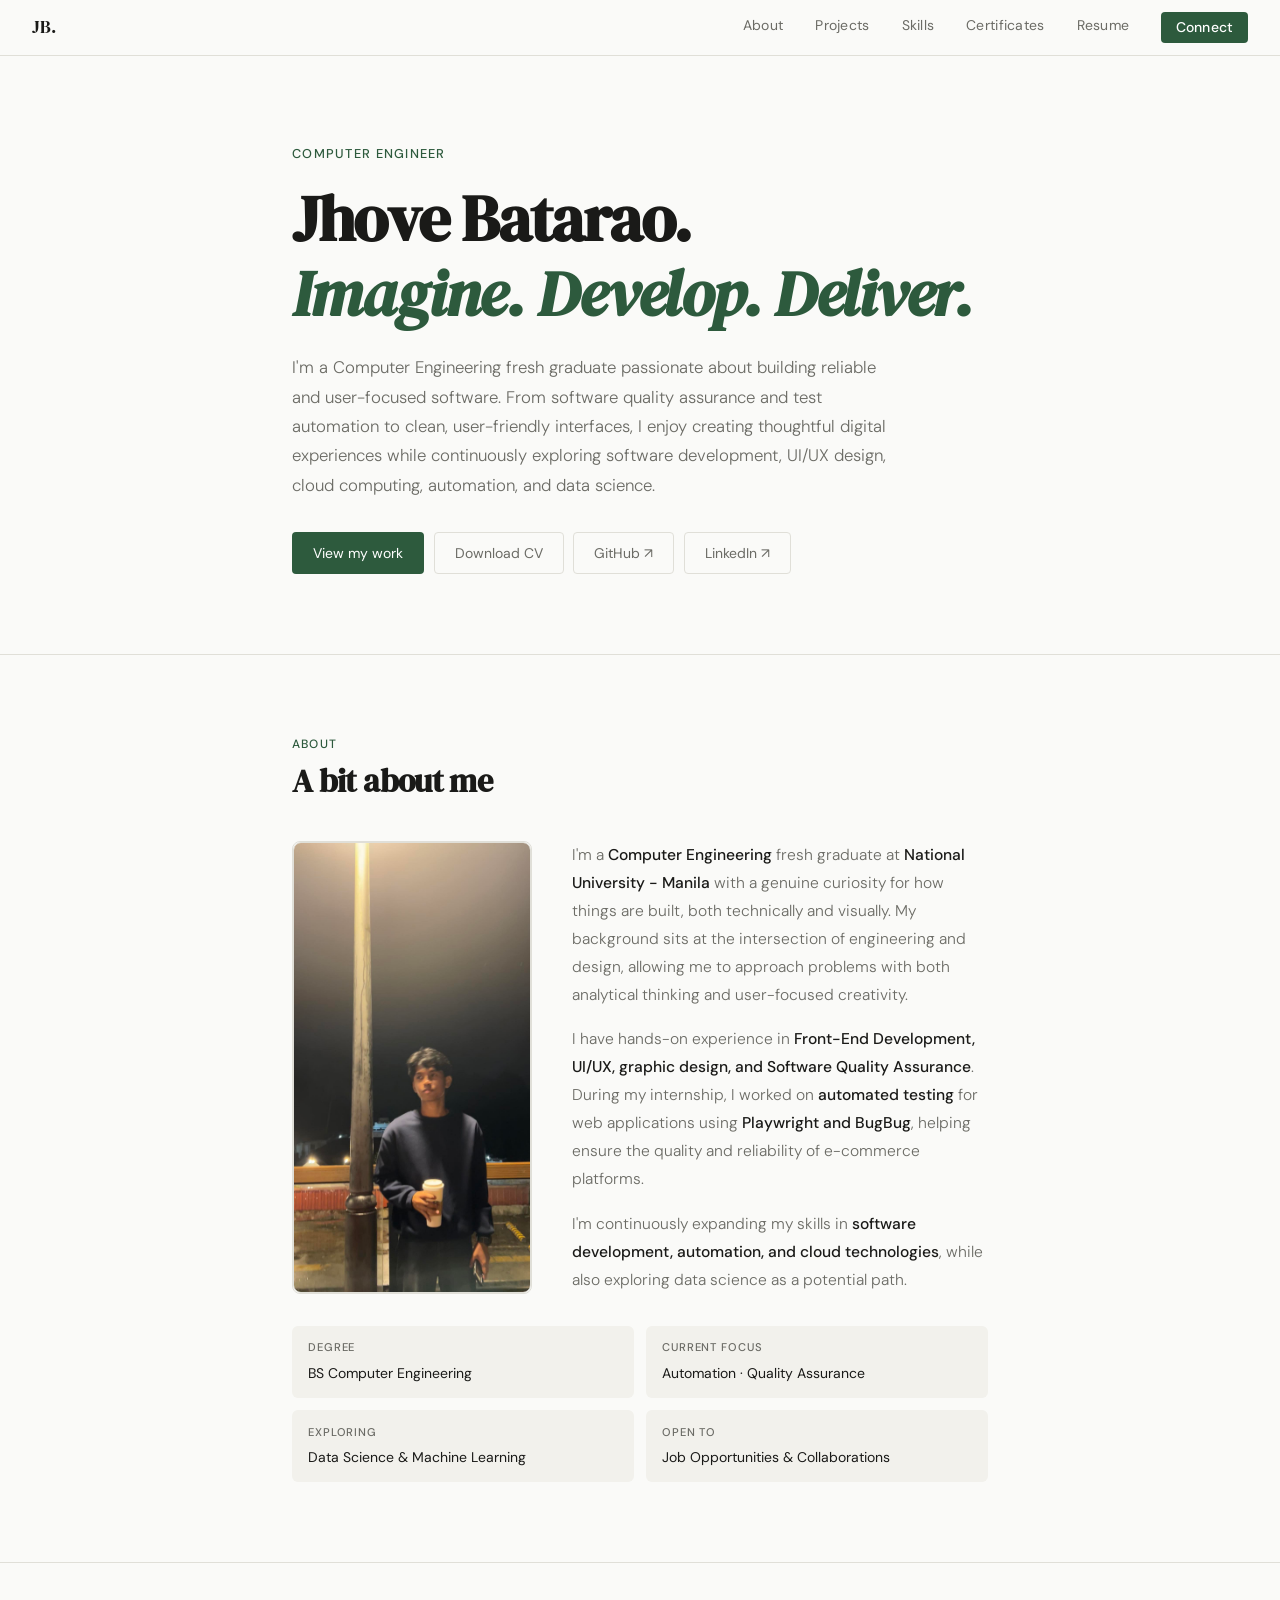
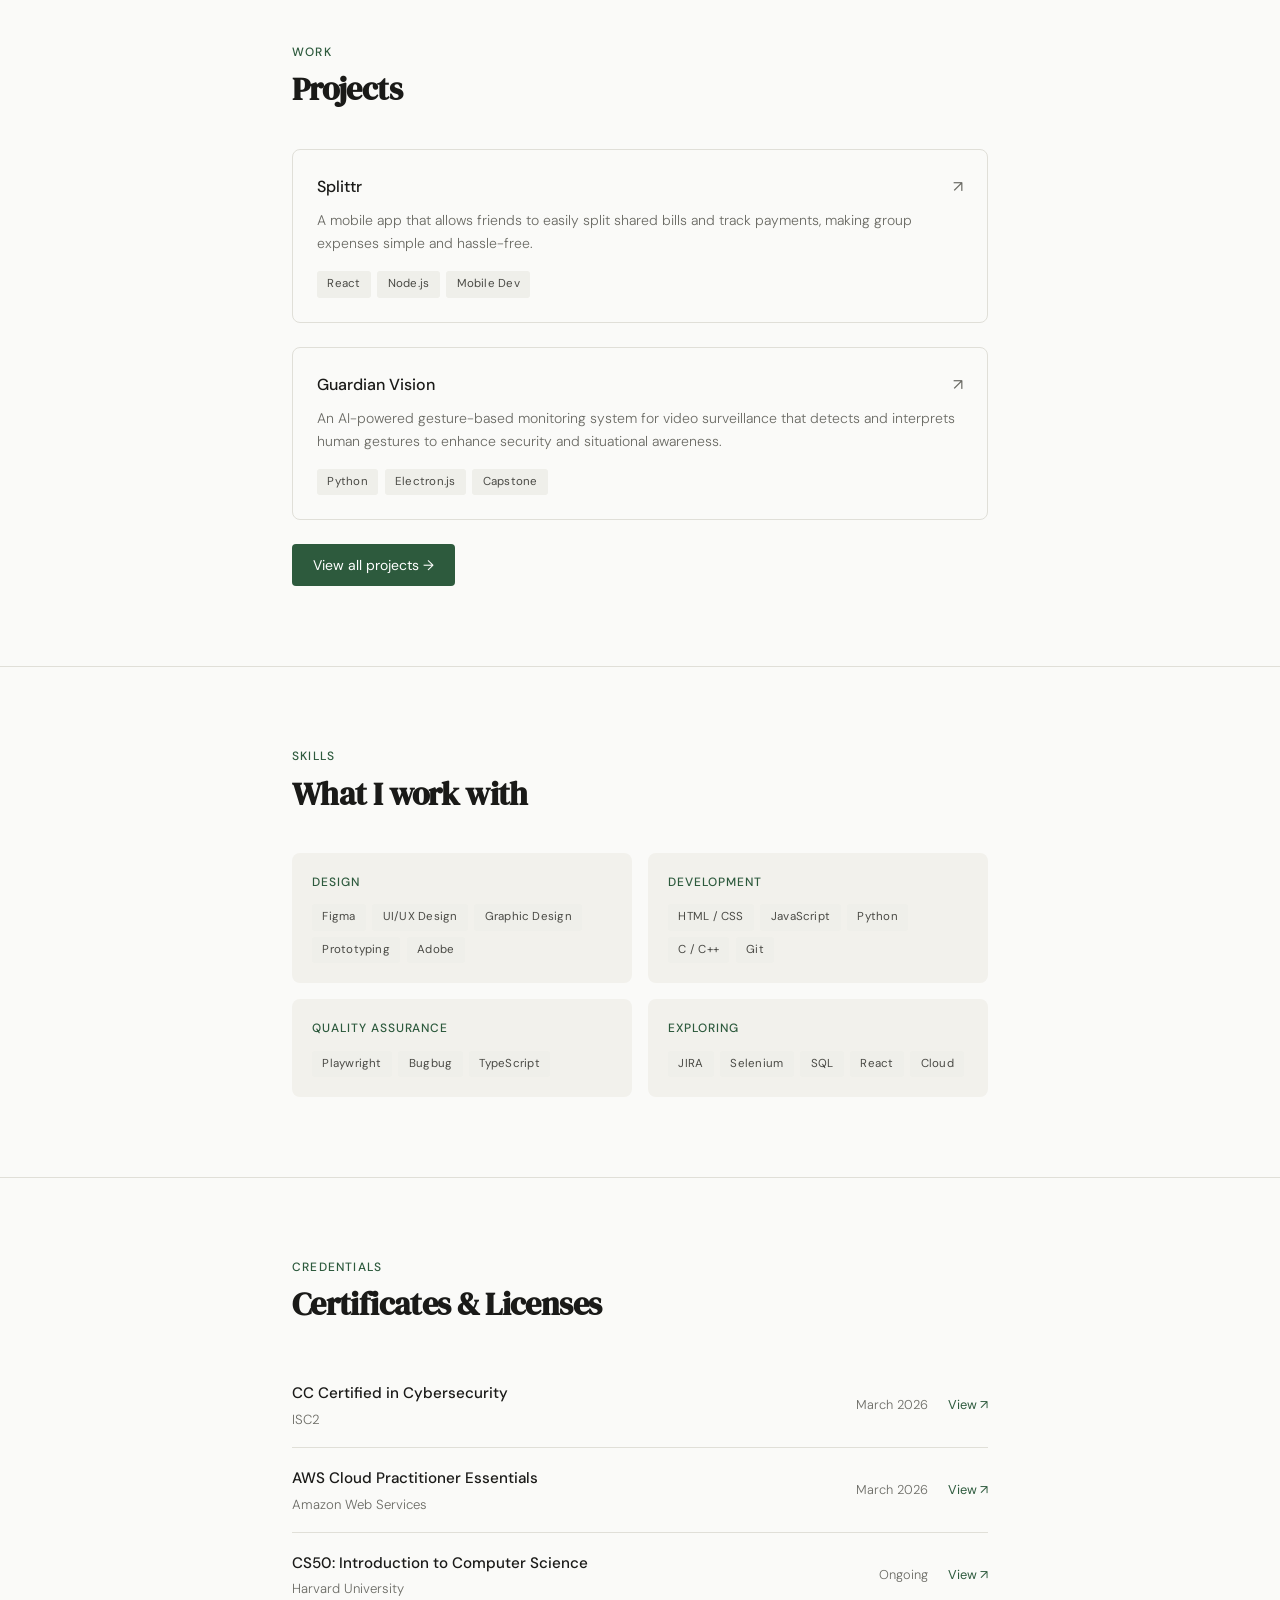
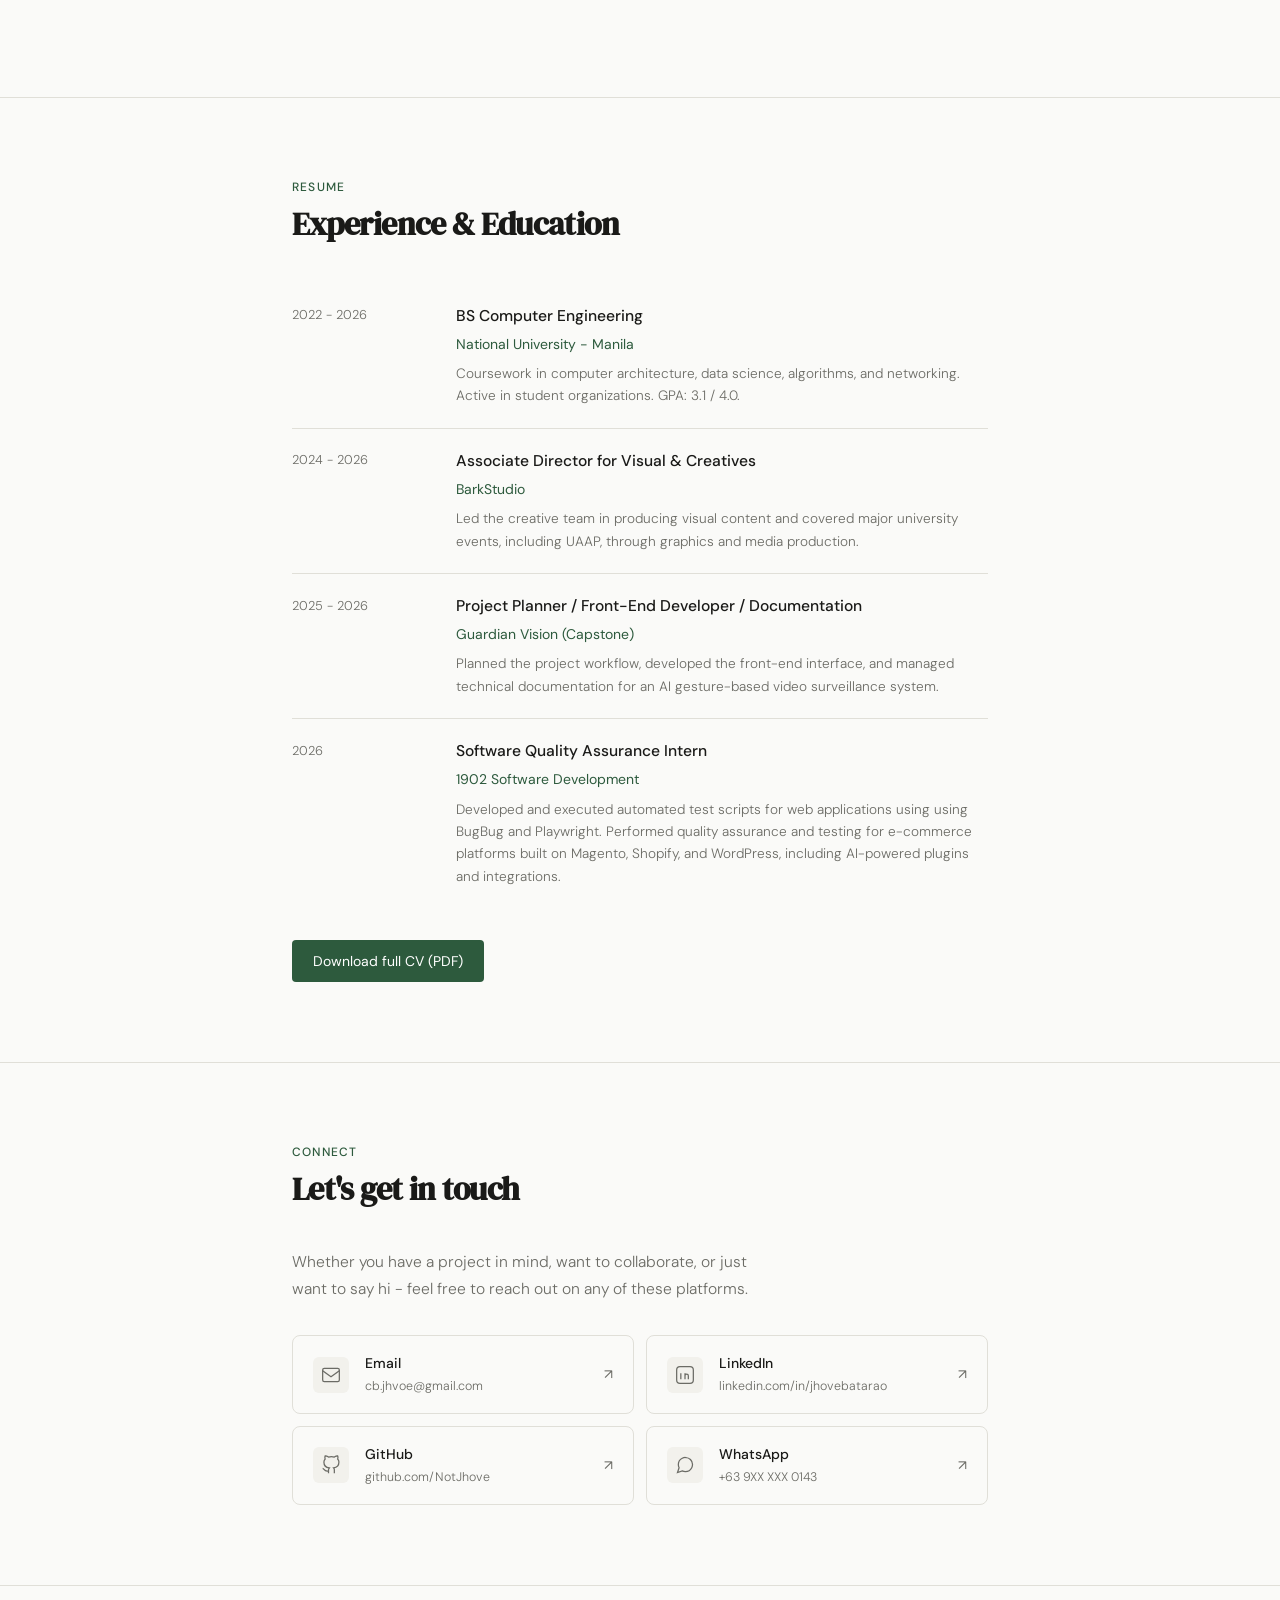
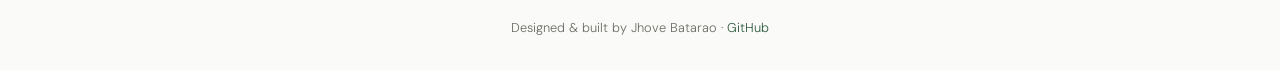
==== index.html @ 782e1b3d "Update header section" ====
<!DOCTYPE html>
<html lang="en">
<head>
  <meta charset="UTF-8" />
  <meta name="viewport" content="width=device-width, initial-scale=1.0" />
  <title>Jhove's Portfolio</title>
  <link rel="preconnect" href="https://fonts.googleapis.com" />
  <link rel="preconnect" href="https://fonts.gstatic.com" crossorigin />
  <link href="https://fonts.googleapis.com/css2?family=DM+Serif+Display:ital@0;1&family=DM+Sans:ital,opsz,wght@0,9..40,300;0,9..40,400;0,9..40,500;1,9..40,300&display=swap" rel="stylesheet" />
  <link rel="stylesheet" href="style.css" />
</head>
<body>

  <!-- NAV -->
  <nav>
    <a href="#hero" class="nav-logo">JB.</a>
    <button class="nav-hamburger" aria-label="Toggle menu" aria-expanded="false">
      <span></span><span></span><span></span>
    </button>
    <ul class="nav-links">
      <li><a href="#about">About</a></li>
      <li><a href="#projects">Projects</a></li>
      <li><a href="#skills">Skills</a></li>
      <li><a href="#certificates">Certificates</a></li>
      <li><a href="#resume">Resume</a></li>
      <li><a href="#connect" class="nav-connect-btn">Connect</a></li>
    </ul>
  </nav>

  <!-- HERO -->
  <section id="hero">
    <div class="container">
      <p class="hero-eyebrow">Computer Engineer</p>
      <h1 class="hero-name">Jhove Batarao.</h1>
      <p class="hero-tagline"><strong><em>Imagine. Develop. Deliver.</strong></em></p>
      <p class="hero-bio">
        I'm a Computer Engineering fresh graduate passionate about building reliable and user-focused software. 
        From software quality assurance and test automation to clean, user-friendly interfaces, 
        I enjoy creating thoughtful digital experiences while continuously exploring software development, 
        UI/UX design, cloud computing, automation, and data science.
      </p>
      <div class="hero-links">
        <a href="#projects" class="btn btn-primary">View my work</a>
        <a href="#resume" class="btn btn-outline">Download CV</a>
        <a href="https://github.com/NotJhove" class="btn btn-outline" target="_blank">GitHub ↗︎</a>
        <a href="https://linkedin.com/in/jhovebatarao/" class="btn btn-outline" target="_blank">LinkedIn ↗︎</a>
      </div>
    </div>
  </section>

  <!-- ABOUT -->
  <section id="about">
    <div class="container">
      <p class="section-label">About</p>
      <h2 class="section-title">A bit about me</h2>
      <div class="about-grid">

        <!-- COL 1: PHOTO -->
        <div class="about-photo">
          <div class="about-photo-swap">
            <img class="photo-default" src="about-photo.jpg" alt="Jhove" />
            <img class="photo-hover" src="about-photo-fun.jpg" alt="JhoveBatman" />
          </div>
        </div>

        <!-- COL 2: BIO TEXT -->
        <div class="about-text">
          <p>
            I'm a <strong>Computer Engineering</strong> fresh graduate at 
            <strong>National University - Manila</strong> with a genuine curiosity for how
            things are built, both technically and visually. My background sits at the intersection
            of engineering and design, allowing me to approach problems with both analytical thinking and user-focused creativity.
          </p>
          <p>
            I have hands-on experience in <strong> Front-End Development, UI/UX, graphic design, and Software Quality Assurance</strong>. 
            During my internship, I worked on <strong>automated testing</strong> for web applications using <strong>Playwright and BugBug</strong>, 
            helping ensure the quality and reliability of e-commerce platforms. 
          </p>
          <p>
            I'm continuously expanding my skills in <strong>software development, automation, and cloud technologies</strong>, 
            while also exploring data science as a potential path.
          </p>
        </div>

        <!-- COL 3: FACTS -->
        <div class="about-facts">
          <div class="fact-item">
            <p class="fact-label">Degree</p>
            <p class="fact-value">BS Computer Engineering</p>
          </div>
          <div class="fact-item">
            <p class="fact-label">Current focus</p>
            <p class="fact-value">Automation · Quality Assurance </p>
          </div>
          <div class="fact-item">
            <p class="fact-label">Exploring</p>
            <p class="fact-value">Data Science & Machine Learning</p>
          </div>
          <div class="fact-item">
            <p class="fact-label">Open to</p>
            <p class="fact-value">Job Opportunities & Collaborations</p>
          </div>
        </div>

      </div>
    </div>
  </section>

  <!-- PROJECTS -->
  <section id="projects">
    <div class="container">
      <p class="section-label">Work</p>
      <h2 class="section-title">Projects</h2>
      <div class="projects-list">

        <!-- Project 1 -->
        <a href="projects.html" class="project-card">
          <div class="project-header">
            <span class="project-name">Splittr</span>
            <span class="project-arrow">↗︎</span>
          </div>
          <p class="project-desc">
            A mobile app that allows friends to easily split shared bills and track payments, 
            making group expenses simple and hassle-free.
          </p>
          <div class="tags">
            <span class="tag">React</span>
            <span class="tag">Node.js</span>
            <span class="tag">Mobile Dev</span>
          </div>
        </a>

        <!-- Project 2 -->
        <a href="projects.html" class="project-card">
          <div class="project-header">
            <span class="project-name">Guardian Vision</span>
            <span class="project-arrow">↗︎</span>
          </div>
          <p class="project-desc">
            An AI-powered gesture-based monitoring system for video surveillance that detects and interprets human gestures to
            enhance security and situational awareness.
          </p>
          <div class="tags">
            <span class="tag">Python</span>
            <span class="tag">Electron.js</span>
            <span class="tag">Capstone</span>
          </div>
        </a>

      </div>

      <div class="projects-cta">
        <a href="projects.html" class="btn btn-primary">View all projects →</a>
      </div>
    </div>
  </section>

  <!-- SKILLS -->
  <section id="skills">
    <div class="container">
      <p class="section-label">Skills</p>
      <h2 class="section-title">What I work with</h2>
      <div class="skills-grid">

        <div class="skill-group">
          <p class="skill-group-title">Design</p>
          <div class="skill-list">
            <span class="tag">Figma</span>
            <span class="tag">UI/UX Design</span>
            <span class="tag">Graphic Design</span>
            <span class="tag">Prototyping</span>
            <span class="tag">Adobe</span>
          </div>
        </div>

        <div class="skill-group">
          <p class="skill-group-title">Development</p>
          <div class="skill-list">
            <span class="tag">HTML / CSS</span>
            <span class="tag">JavaScript</span>
            <span class="tag">Python</span>
            <span class="tag">C / C++</span>
            <span class="tag">Git</span>
          </div>
        </div>

        <div class="skill-group">
          <p class="skill-group-title">Quality Assurance</p>
          <div class="skill-list">
            <span class="tag">Playwright</span>
            <span class="tag">Bugbug</span>
            <span class="tag">TypeScript</span>
          </div>
        </div>

        <div class="skill-group">
          <p class="skill-group-title">Exploring</p>
          <div class="skill-list">
            <span class="tag">JIRA</span>
            <span class="tag">Selenium</span>
            <span class="tag">SQL</span>
            <span class="tag">React</span>
            <span class="tag">Cloud</span>
          </div>
        </div>

      </div>
    </div>
  </section>

  <!-- CERTIFICATES -->
  <section id="certificates">
    <div class="container">
      <p class="section-label">Credentials</p>
      <h2 class="section-title">Certificates & Licenses</h2>
      <div class="cert-list">

        <div class="cert-item">
          <div class="cert-main">
            <p class="cert-name">CC Certified in Cybersecurity</p>
            <p class="cert-issuer">ISC2</p>
          </div>
          <div class="cert-meta">
            <span class="cert-date">March 2026</span>
            <a href="https://drive.google.com/file/d/1H94RnR9TB396NA6fpRh32vaFE-WVB2XX/view?usp=sharing" class="cert-link" target="_blank">View ↗︎</a>
          </div>
        </div>

        <div class="cert-item">
          <div class="cert-main">
            <p class="cert-name">AWS Cloud Practitioner Essentials</p>
            <p class="cert-issuer">Amazon Web Services</p>
          </div>
          <div class="cert-meta">
            <span class="cert-date">March 2026</span>
            <a href="https://drive.google.com/file/d/1cBIlEbo-9cktTecRt3PDpPgwtGgBk2BF/view?usp=sharing" class="cert-link" target="_blank">View ↗︎</a>
          </div>
        </div>

        <div class="cert-item">
          <div class="cert-main">
            <p class="cert-name">CS50: Introduction to Computer Science</p>
            <p class="cert-issuer">Harvard University</p>
          </div>
          <div class="cert-meta">
            <span class="cert-date">Ongoing</span>
            <a href="#" class="cert-link" target="_blank">View ↗︎</a>
          </div>
        </div>

      </div>
    </div>
  </section>

  <!-- RESUME -->
  <section id="resume">
    <div class="container">
      <p class="section-label">Resume</p>
      <h2 class="section-title">Experience & Education</h2>

      <div class="resume-block">

        <div class="resume-item">
          <p class="resume-date">2022 - 2026</p>
          <div>
            <p class="resume-role">BS Computer Engineering</p>
            <p class="resume-org">National University - Manila</p>
            <p class="resume-desc">
              Coursework in computer architecture, data science, algorithms, and networking.
              Active in student organizations. GPA: 3.1 / 4.0.
            </p>
          </div>
        </div>

        <div class="resume-item">
          <p class="resume-date">2024 - 2026</p>
          <div>
            <p class="resume-role">Associate Director for Visual & Creatives</p>
            <p class="resume-org">BarkStudio</p>
            <p class="resume-desc">
              Led the creative team in producing visual content and covered major 
              university events, including UAAP, through graphics and media production.
            </p>
          </div>
        </div>

        <div class="resume-item">
          <p class="resume-date">2025 - 2026</p>
          <div>
            <p class="resume-role">Project Planner / Front-End Developer / Documentation</p>
            <p class="resume-org">Guardian Vision (Capstone)</p>
            <p class="resume-desc">
              Planned the project workflow, developed the front-end interface, and 
              managed technical documentation for an AI gesture-based video surveillance system.
            </p>
          </div>
        </div>

        <div class="resume-block">

        <div class="resume-item">
          <p class="resume-date">2026</p>
          <div>
            <p class="resume-role">Software Quality Assurance Intern</p>
            <p class="resume-org">1902 Software Development</p>
            <p class="resume-desc">
              Developed and executed automated test scripts for web applications using using BugBug and Playwright. 
              Performed quality assurance and testing for e-commerce platforms built on Magento, Shopify, and WordPress, including
              AI-powered plugins and integrations.
            </p>
          </div>
        </div>

      </div>

      <div class="resume-cta">
        <a href="https://drive.google.com/file/d/1-zghhRsDaMUY1hezbeh2vAh7J-QTqdbc/view?usp=sharing" download class="btn btn-primary">Download full CV (PDF)</a>
      </div>
    </div>
  </section>

<!-- CONNECT -->
  <section id="connect">
    <div class="container">
      <p class="section-label">Connect</p>
      <h2 class="section-title">Let's get in touch</h2>
      <p class="connect-intro">
        Whether you have a project in mind, want to collaborate, or just want to say hi -
        feel free to reach out on any of these platforms.
      </p>
      <div class="connect-grid">
 
        <a href="/cdn-cgi/l/email-protection#cfb6a0ba8faaa2aea6a3e1aca0a2" class="connect-card">
          <div class="connect-icon">
            <svg width="20" height="20" viewBox="0 0 24 24" fill="none" stroke="currentColor" stroke-width="1.5">
              <rect x="2" y="4" width="20" height="16" rx="2"/><path d="m2 7 10 7 10-7"/>
            </svg>
          </div>
          <div class="connect-info">
            <p class="connect-platform">Email</p>
            <p class="connect-handle">cb.jhvoe@gmail.com</p>
          </div>
          <span class="connect-arrow">↗︎</span>
        </a>
 
        <a href="https://linkedin.com/in/jhovebatarao/" target="_blank" class="connect-card">
          <div class="connect-icon">
            <svg width="20" height="20" viewBox="0 0 24 24" fill="none" stroke="currentColor" stroke-width="1.5">
              <rect x="2" y="2" width="20" height="20" rx="4"/><path d="M7 10v7M7 7v.01M12 17v-4c0-1.1.9-2 2-2s2 .9 2 2v4M12 10v7"/>
            </svg>
          </div>
          <div class="connect-info">
            <p class="connect-platform">LinkedIn</p>
            <p class="connect-handle">linkedin.com/in/jhovebatarao</p>
          </div>
          <span class="connect-arrow">↗︎</span>
        </a>
 
        <a href="https://github.com/NotJhove" target="_blank" class="connect-card">
          <div class="connect-icon">
            <svg width="20" height="20" viewBox="0 0 24 24" fill="none" stroke="currentColor" stroke-width="1.5">
              <path d="M9 19c-5 1.5-5-2.5-7-3m14 6v-3.87a3.37 3.37 0 0 0-.94-2.61c3.14-.35 6.44-1.54 6.44-7A5.44 5.44 0 0 0 20 4.77 5.07 5.07 0 0 0 19.91 1S18.73.65 16 2.48a13.38 13.38 0 0 0-7 0C6.27.65 5.09 1 5.09 1A5.07 5.07 0 0 0 5 4.77a5.44 5.44 0 0 0-1.5 3.78c0 5.42 3.3 6.61 6.44 7A3.37 3.37 0 0 0 9 18.13V22"/>
            </svg>
          </div>
          <div class="connect-info">
            <p class="connect-platform">GitHub</p>
            <p class="connect-handle">github.com/NotJhove</p>
          </div>
          <span class="connect-arrow">↗︎</span>
        </a>
        <!-- Remove (too personal) -->
        <!-- <a href="https://facebook.com/kizaru.org/" target="_blank" class="connect-card">
          <div class="connect-icon">
            <svg width="20" height="20" viewBox="0 0 24 24" fill="none" stroke="currentColor" stroke-width="1.5">
              <path d="M18 2h-3a5 5 0 0 0-5 5v3H7v4h3v8h4v-8h3l1-4h-4V7a1 1 0 0 1 1-1h3z"/>
            </svg>
          </div>
          <div class="connect-info">
            <p class="connect-platform">Facebook</p>
            <p class="connect-handle">facebook.com/kizaru.org/</p>
          </div>
          <span class="connect-arrow">↗︎</span>
        </a> -->
        <!-- Remove (too personal) -->
        <!-- <a href="https://instagram.com/stwonj/" target="_blank" class="connect-card">
          <div class="connect-icon">
            <svg width="20" height="20" viewBox="0 0 24 24" fill="none" stroke="currentColor" stroke-width="1.5">
              <rect x="2" y="2" width="20" height="20" rx="5"/><circle cx="12" cy="12" r="4"/><circle cx="17.5" cy="6.5" r="0.5" fill="currentColor"/>
            </svg>
          </div>
          <div class="connect-info">
            <p class="connect-platform">Instagram</p>
            <p class="connect-handle">@stwonj</p>
          </div>
          <span class="connect-arrow">↗︎</span>
        </a> -->
 
        <a href="https://wa.me/639184090143" target="_blank" class="connect-card">
          <div class="connect-icon">
            <svg width="20" height="20" viewBox="0 0 24 24" fill="none" stroke="currentColor" stroke-width="1.5">
              <path d="M21 11.5a8.38 8.38 0 0 1-.9 3.8 8.5 8.5 0 0 1-7.6 4.7 8.38 8.38 0 0 1-3.8-.9L3 21l1.9-5.7a8.38 8.38 0 0 1-.9-3.8 8.5 8.5 0 0 1 4.7-7.6 8.38 8.38 0 0 1 3.8-.9h.5a8.48 8.48 0 0 1 8 8v.5z"/>
            </svg>
          </div>
          <div class="connect-info">
            <p class="connect-platform">WhatsApp</p>
            <p class="connect-handle">+63 9XX XXX 0143</p>
          </div>
          <span class="connect-arrow">↗︎</span>
        </a>
 
      </div>
    </div>
  </section>

  <!-- FOOTER -->
  <footer>
    <div class="container">
     
      <p>Designed &amp; built by Jhove Batarao · <a href="https://github.com/NotJhove" target="_blank">GitHub</a></p>
    </div>
  </footer>

  <script src="main.js"></script>
</body>
</html>
---- style.css ----
/* ================================
   PORTFOLIO — style.css
   ================================ */

*, *::before, *::after { box-sizing: border-box; margin: 0; padding: 0; }

/* ================================
   VARIABLES & THEME
   ================================ */

:root {
  --bg: #fafaf8;
  --surface: #f2f1ec;
  --text: #1a1a18;
  --muted: #6b6b65;
  --accent: #2d5a3d;
  --accent-light: #e8f0ea;
  --border: #e0dfd8;
  --tag-bg: #efefea;
  --tag-text: #4a4a45;
}

@media (prefers-color-scheme: dark) {
  :root {
    --bg: #141412;
    --surface: #1e1e1b;
    --text: #f0efea;
    --muted: #9a9a93;
    --accent: #6aaa7e;
    --accent-light: #1a2e20;
    --border: #2e2e2a;
    --tag-bg: #252520;
    --tag-text: #b0b0a8;
  }
}

/* ================================
   BASE
   ================================ */

html { scroll-behavior: smooth; }

body {
  font-family: 'DM Sans', sans-serif;
  background: var(--bg);
  color: var(--text);
  line-height: 1.6;
  font-size: 16px;
}

/* ================================
   NAV
   ================================ */

nav {
  position: fixed;
  top: 0; left: 0; right: 0;
  z-index: 100;
  background: var(--bg);
  border-bottom: 1px solid var(--border);
  padding: 0 2rem;
  height: 56px;
  display: flex;
  align-items: center;
  justify-content: space-between;
}

.nav-logo {
  font-family: 'DM Serif Display', serif;
  font-size: 1.1rem;
  color: var(--text);
  text-decoration: none;
  letter-spacing: -0.01em;
}

.nav-links {
  display: flex;
  gap: 2rem;
  list-style: none;
}

.nav-links a {
  font-size: 0.875rem;
  color: var(--muted);
  text-decoration: none;
  font-weight: 400;
  transition: color 0.2s;
  letter-spacing: 0.02em;
}

.nav-links a:hover { color: var(--text); }

.nav-links a.active {
  color: var(--accent);
  font-weight: 500;
}

.nav-connect-btn {
  display: inline-block;
  padding: 0.3rem 0.9rem !important;
  background: var(--accent) !important;
  color: #fff !important;
  border-radius: 4px;
  font-weight: 500 !important;
  letter-spacing: 0.01em;
  transition: opacity 0.2s !important;
}

.nav-connect-btn:hover {
  color: #fff !important;
  opacity: 0.85;
}

/* ================================
   LAYOUT
   ================================ */

.container {
  max-width: 760px;
  margin: 0 auto;
  padding: 0 2rem;
}

section {
  padding: 5rem 0;
}

section + section {
  border-top: 1px solid var(--border);
}

/* ================================
   HERO
   ================================ */

#hero {
  padding-top: 9rem;
  padding-bottom: 5rem;
}

.hero-eyebrow {
  font-size: 0.8rem;
  letter-spacing: 0.1em;
  text-transform: uppercase;
  color: var(--accent);
  font-weight: 500;
  margin-bottom: 1.25rem;
}

.hero-name {
  font-family: 'DM Serif Display', serif;
  font-size: clamp(2.5rem, 6vw, 4rem);
  line-height: 1.1;
  letter-spacing: -0.02em;
  color: var(--text);
  margin-bottom: 0.25rem;
}

.hero-tagline {
  font-family: 'DM Serif Display', serif;
  font-size: clamp(1.75rem, 7vw, 4rem);
  line-height: 1.1;
  letter-spacing: -0.02em;
  margin-bottom: 1.5rem;
  white-space: nowrap;
}

.hero-tagline em {
  font-style: italic;
  color: var(--accent);
  white-space: nowrap;
}

.hero-bio {
  font-size: 1.05rem;
  color: var(--muted);
  max-width: 600px;
  line-height: 1.75;
  margin-bottom: 2rem;
  font-weight: 300;
}

.hero-links {
  display: flex;
  gap: 0.6rem;
  flex-wrap: nowrap;
}

/* ================================
   BUTTONS
   ================================ */

.btn {
  display: inline-flex;
  align-items: center;
  gap: 0.4rem;
  padding: 0.55rem 1.25rem;
  border-radius: 4px;
  font-size: 0.875rem;
  font-family: 'DM Sans', sans-serif;
  font-weight: 400;
  text-decoration: none;
  transition: all 0.2s;
  cursor: pointer;
  border: 1px solid transparent;
}

.btn-primary {
  background: var(--accent);
  color: #fff;
}

.btn-primary:hover {
  opacity: 0.85;
}

.btn-outline {
  background: transparent;
  border-color: var(--border);
  color: var(--muted);
}

.btn-outline:hover {
  border-color: var(--text);
  color: var(--text);
}

/* ================================
   SECTION HEADINGS
   ================================ */

.section-label {
  font-size: 0.75rem;
  letter-spacing: 0.1em;
  text-transform: uppercase;
  color: var(--accent);
  font-weight: 500;
  margin-bottom: 0.5rem;
}

.section-title {
  font-family: 'DM Serif Display', serif;
  font-size: 2rem;
  letter-spacing: -0.02em;
  color: var(--text);
  margin-bottom: 2.5rem;
  line-height: 1.2;
}

/* ================================
   ABOUT
   ================================ */

.about-grid {
  display: grid;
  grid-template-columns: 240px 1fr;
  grid-template-rows: auto auto;
  gap: 2rem 2.5rem;
  align-items: stretch;
}

.about-photo {
  grid-column: 1;
  grid-row: 1;
  position: static;
}

.about-text {
  grid-column: 2;
  grid-row: 1;
}

.about-facts {
  grid-column: 1 / -1;
  grid-row: 2;
  display: grid;
  grid-template-columns: 1fr 1fr;
  grid-template-rows: auto auto;
  gap: 0.75rem;
}

.about-photo {
  position: static;
}

.about-photo img {
  width: 100%;
  aspect-ratio: 1 / 1;
  object-fit: cover;
  border-radius: 8px;
  border: 1px solid var(--border);
  display: block;
}

.about-photo-swap {
  position: relative;
  width: 100%;
  height: 100%;
  border-radius: 8px;
  overflow: hidden;
  border: 1px solid var(--border);
  cursor: pointer;
}

.about-photo-swap img {
  position: absolute;
  top: 0; left: 0;
  width: 100%;
  height: 100%;
  object-fit: cover;
  display: block;
  border-radius: 8px;
}

.photo-hover {
  position: absolute;
  inset: 0;
  opacity: 0;
  transition: opacity 0.4s ease;
}

.about-photo-swap:hover .photo-hover {
  opacity: 1;
}

.about-photo-swap:hover .photo-default {
  opacity: 0;
  transition: opacity 0.4s ease;
}

.about-photo-placeholder {
  width: 100%;
  aspect-ratio: 1 / 1;
  border-radius: 8px;
  border: 1px dashed var(--border);
  background: var(--surface);
  display: flex;
  flex-direction: column;
  align-items: center;
  justify-content: center;
  gap: 0.5rem;
  color: var(--muted);
  font-size: 0.75rem;
  text-align: center;
  padding: 1rem;
}

.about-photo-placeholder svg {
  opacity: 0.3;
}

.about-text p {
  font-size: 0.975rem;
  color: var(--muted);
  line-height: 1.8;
  font-weight: 300;
  margin-bottom: 1rem;
}

.about-text p:last-child { margin-bottom: 0; }

.about-text strong {
  color: var(--text);
  font-weight: 500;
}

.fact-item {
  padding: 0.85rem 1rem;
  background: var(--surface);
  border-radius: 6px;
}

.fact-label {
  font-size: 0.7rem;
  letter-spacing: 0.08em;
  text-transform: uppercase;
  color: var(--muted);
  margin-bottom: 0.3rem;
  font-weight: 500;
}

.fact-value {
  font-size: 0.875rem;
  color: var(--text);
  font-weight: 400;
}

/* ================================
   PROJECTS
   ================================ */

.projects-list {
  display: flex;
  flex-direction: column;
  gap: 1.5rem;
}

.project-card {
  border: 1px solid var(--border);
  border-radius: 8px;
  padding: 1.5rem;
  transition: border-color 0.2s;
  text-decoration: none;
  color: inherit;
  display: block;
  position: relative;
}

.project-card:hover {
  border-color: var(--text);
}

.project-card:hover .project-arrow {
  transform: translate(3px, -3px);
}

.project-header {
  display: flex;
  align-items: flex-start;
  justify-content: space-between;
  margin-bottom: 0.6rem;
}

.project-name {
  font-size: 1rem;
  font-weight: 500;
  color: var(--text);
}

.project-arrow {
  font-size: 1rem;
  color: var(--muted);
  transition: transform 0.2s;
  flex-shrink: 0;
  margin-left: 1rem;
  font-variant-emoji: text;
}

/* Force ↗ to render as text on iOS/Android, not emoji */
.project-arrow,
.connect-arrow,
.cert-link,
.back-link,
.nav-links a,
.btn {
  font-variant-emoji: text;
}

.project-arrow::after,
.connect-arrow::after {
  content: '\FE0E'; /* Unicode text variation selector */
}

.project-desc {
  font-size: 0.875rem;
  color: var(--muted);
  line-height: 1.65;
  margin-bottom: 1rem;
  font-weight: 300;
}

.tags {
  display: flex;
  flex-wrap: wrap;
  gap: 0.4rem;
}

.tag {
  font-size: 0.72rem;
  padding: 0.25rem 0.65rem;
  background: var(--tag-bg);
  color: var(--tag-text);
  border-radius: 3px;
  font-weight: 400;
  letter-spacing: 0.02em;
}

.project-placeholder {
  border: 1px dashed var(--border);
  border-radius: 8px;
  padding: 2rem 1.5rem;
  text-align: center;
  color: var(--muted);
  font-size: 0.875rem;
}

.project-placeholder span {
  font-size: 1.5rem;
  display: block;
  margin-bottom: 0.5rem;
  opacity: 0.4;
}

.projects-cta {
  margin-top: 1.5rem;
}

/* ================================
   SKILLS
   ================================ */

.skills-grid {
  display: grid;
  grid-template-columns: 1fr 1fr;
  gap: 1rem;
}

.skill-group {
  padding: 1.25rem;
  background: var(--surface);
  border-radius: 8px;
}

.skill-group-title {
  font-size: 0.75rem;
  letter-spacing: 0.08em;
  text-transform: uppercase;
  color: var(--accent);
  font-weight: 500;
  margin-bottom: 0.75rem;
}

.skill-list {
  display: flex;
  flex-wrap: wrap;
  gap: 0.4rem;
}

/* ================================
   CERTIFICATES
   ================================ */

.cert-list {
  display: flex;
  flex-direction: column;
  gap: 0;
}

.cert-item {
  display: flex;
  align-items: center;
  justify-content: space-between;
  gap: 1.5rem;
  padding: 1.1rem 0;
  border-bottom: 1px solid var(--border);
}

.cert-item:last-child { border-bottom: none; }

.cert-main {
  min-width: 0;
}

.cert-name {
  font-size: 0.95rem;
  font-weight: 500;
  color: var(--text);
  margin-bottom: 0.2rem;
}

.cert-issuer {
  font-size: 0.825rem;
  color: var(--muted);
  font-weight: 300;
}

.cert-meta {
  display: flex;
  align-items: center;
  gap: 1.25rem;
  flex-shrink: 0;
}

.cert-date {
  font-size: 0.8rem;
  color: var(--muted);
  font-weight: 300;
  white-space: nowrap;
}

.cert-link {
  font-size: 0.8rem;
  color: var(--accent);
  text-decoration: none;
  font-weight: 400;
  white-space: nowrap;
  transition: opacity 0.2s;
}

.cert-link:hover { opacity: 0.7; }

/* ================================
   RESUME
   ================================ */

.resume-block {
  display: flex;
  flex-direction: column;
  gap: 0;
}

.resume-item {
  display: grid;
  grid-template-columns: 140px 1fr;
  gap: 1.5rem;
  padding: 1.25rem 0;
  border-bottom: 1px solid var(--border);
}

.resume-item:last-child { border-bottom: none; }

.resume-date {
  font-size: 0.8rem;
  color: var(--muted);
  padding-top: 0.1rem;
  font-weight: 300;
}

.resume-role {
  font-size: 0.975rem;
  font-weight: 500;
  color: var(--text);
  margin-bottom: 0.25rem;
}

.resume-org {
  font-size: 0.875rem;
  color: var(--accent);
  margin-bottom: 0.5rem;
}

.resume-desc {
  font-size: 0.85rem;
  color: var(--muted);
  line-height: 1.65;
  font-weight: 300;
}

.resume-cta {
  margin-top: 2rem;
}

/* ================================
   CONNECT
   ================================ */
 
.connect-intro {
  font-size: 0.975rem;
  color: var(--muted);
  line-height: 1.75;
  font-weight: 300;
  max-width: 480px;
  margin-bottom: 2rem;
}
 
.connect-grid {
  display: grid;
  grid-template-columns: 1fr 1fr;
  gap: 0.75rem;
}
 
.connect-card {
  display: flex;
  align-items: center;
  gap: 1rem;
  padding: 1rem 1.25rem;
  border: 1px solid var(--border);
  border-radius: 8px;
  text-decoration: none;
  color: inherit;
  transition: border-color 0.2s;
}
 
.connect-card:hover {
  border-color: var(--text);
}
 
.connect-card:hover .connect-arrow {
  transform: translate(3px, -3px);
}
 
.connect-icon {
  width: 36px;
  height: 36px;
  border-radius: 6px;
  background: var(--surface);
  display: flex;
  align-items: center;
  justify-content: center;
  color: var(--muted);
  flex-shrink: 0;
}
 
.connect-info {
  flex: 1;
  min-width: 0;
}
 
.connect-platform {
  font-size: 0.875rem;
  font-weight: 500;
  color: var(--text);
  margin-bottom: 0.15rem;
}
 
.connect-handle {
  font-size: 0.775rem;
  color: var(--muted);
  font-weight: 300;
  white-space: nowrap;
  overflow: hidden;
  text-overflow: ellipsis;
}
 
.connect-arrow {
  font-size: 0.875rem;
  color: var(--muted);
  transition: transform 0.2s;
  flex-shrink: 0;
}

/* ================================
   FOOTER
   ================================ */

footer {
  border-top: 1px solid var(--border);
  padding: 2rem 0;
  text-align: center;
}

footer p {
  font-size: 0.8rem;
  color: var(--muted);
  font-weight: 300;
}

footer a {
  color: var(--accent);
  text-decoration: none;
}

/* ================================
   HAMBURGER BUTTON
   ================================ */

.nav-hamburger {
  display: none;
  flex-direction: column;
  justify-content: center;
  gap: 5px;
  width: 36px;
  height: 36px;
  background: none;
  border: none;
  cursor: pointer;
  padding: 4px;
  border-radius: 4px;
}

.nav-hamburger span {
  display: block;
  width: 22px;
  height: 2px;
  background: var(--text);
  border-radius: 2px;
  transition: all 0.25s ease;
  transform-origin: center;
}

/* Animate to X when open */
.nav-hamburger.open span:nth-child(1) { transform: translateY(7px) rotate(45deg); }
.nav-hamburger.open span:nth-child(2) { opacity: 0; transform: scaleX(0); }
.nav-hamburger.open span:nth-child(3) { transform: translateY(-7px) rotate(-45deg); }

/* ================================
   RESPONSIVE — Tablet (≤ 768px)
   ================================ */

@media (max-width: 768px) {
  .connect-grid {
    grid-template-columns: 1fr;
  }
}

/* ================================
   RESPONSIVE — Mobile (≤ 600px)
   ================================ */

@media (max-width: 600px) {
  /* Nav */
  nav {
    padding: 0 1.25rem;
    position: fixed;
    flex-wrap: wrap;
    height: auto;
    min-height: 56px;
    align-items: center;
  }

  .nav-hamburger {
    display: flex;
  }

  .nav-links {
    display: none;
    flex-direction: column;
    gap: 0;
    width: 100%;
    padding: 0.5rem 0 1rem;
    border-top: 1px solid var(--border);
    margin-top: 0.5rem;
  }

  .nav-links.open {
    display: flex;
  }

  .nav-links li {
    width: 100%;
  }

  .nav-links a {
    display: block;
    padding: 0.65rem 0;
    font-size: 0.95rem;
  }

  .nav-connect-btn {
    display: inline-block !important;
    margin-top: 0.25rem;
    width: auto !important;
    text-align: center;
  }

  /* Layout */
  .container { padding: 0 1.25rem; }

  section { padding: 3.5rem 0; }

  #hero { padding-top: 7rem; padding-bottom: 3.5rem; }

  /* Hero */
  .hero-bio { font-size: 0.975rem; }

  .hero-links {
    gap: 0.4rem;
  }

  .hero-links .btn {
    font-size: 0.75rem;
    padding: 0.45rem 0.75rem;
    white-space: nowrap;
  }

  /* About */
  .about-grid {
    grid-template-columns: 1fr;
    gap: 1.5rem;
  }

  .about-photo {
    grid-column: 1;
    grid-row: auto;
    width: 100%;
  }

  .about-photo-swap {
    border-radius: 8px;
    width: 100%;
    height: auto;
    padding-bottom: 100%; /* 1:1 square on mobile */
  }

  .about-photo-swap img {
    border-radius: 8px;
  }

  .about-photo-placeholder {
    border-radius: 8px;
    aspect-ratio: 1 / 1;
  }

  .about-text {
    grid-column: 1;
    grid-row: auto;
  }

  .about-facts {
    grid-column: 1;
    grid-template-columns: 1fr 1fr;
  }

  /* Skills */
  .skills-grid { grid-template-columns: 1fr; }

  /* Certificates */
  .cert-item {
    flex-direction: column;
    align-items: flex-start;
    gap: 0.5rem;
  }

  .cert-meta {
    gap: 1rem;
  }

  /* Resume */
  .resume-item {
    grid-template-columns: 1fr;
    gap: 0.25rem;
  }

  .resume-date { padding-top: 0; }

  /* Connect */
  .connect-grid { grid-template-columns: 1fr; }
}
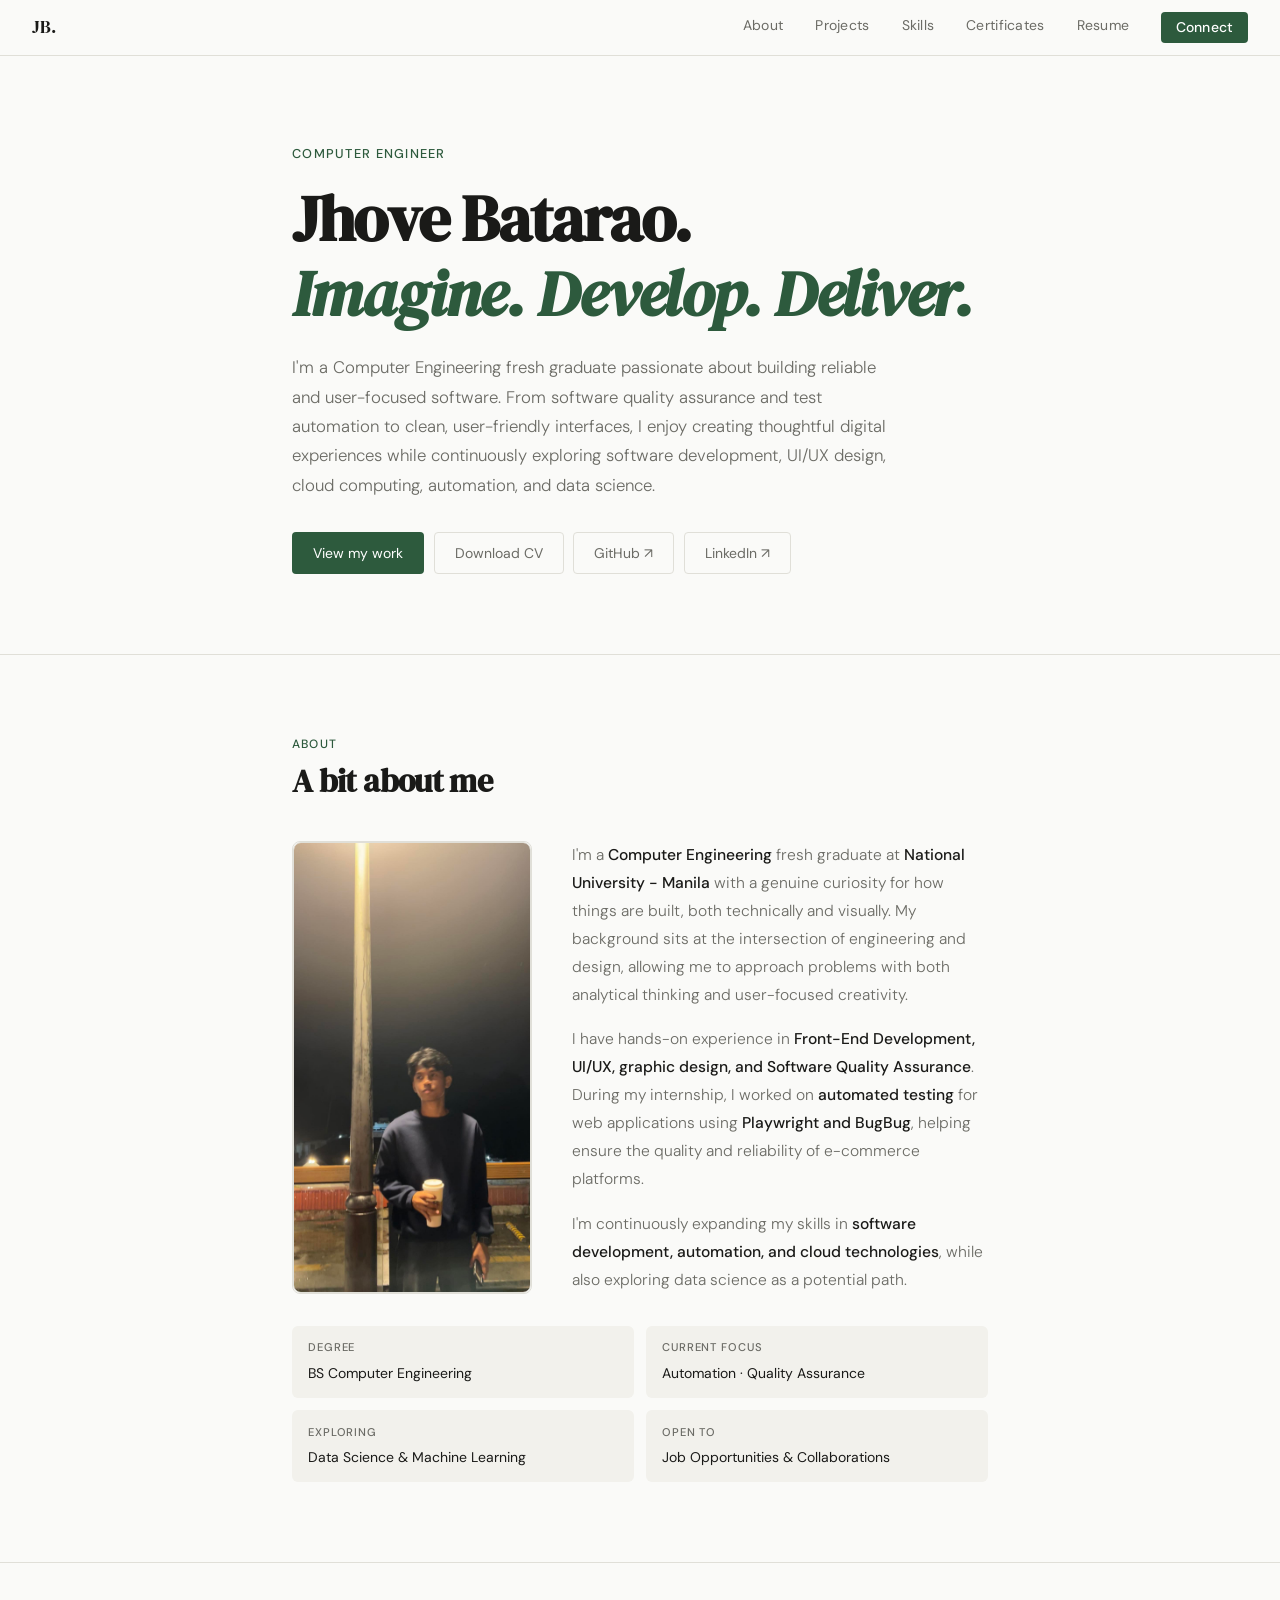
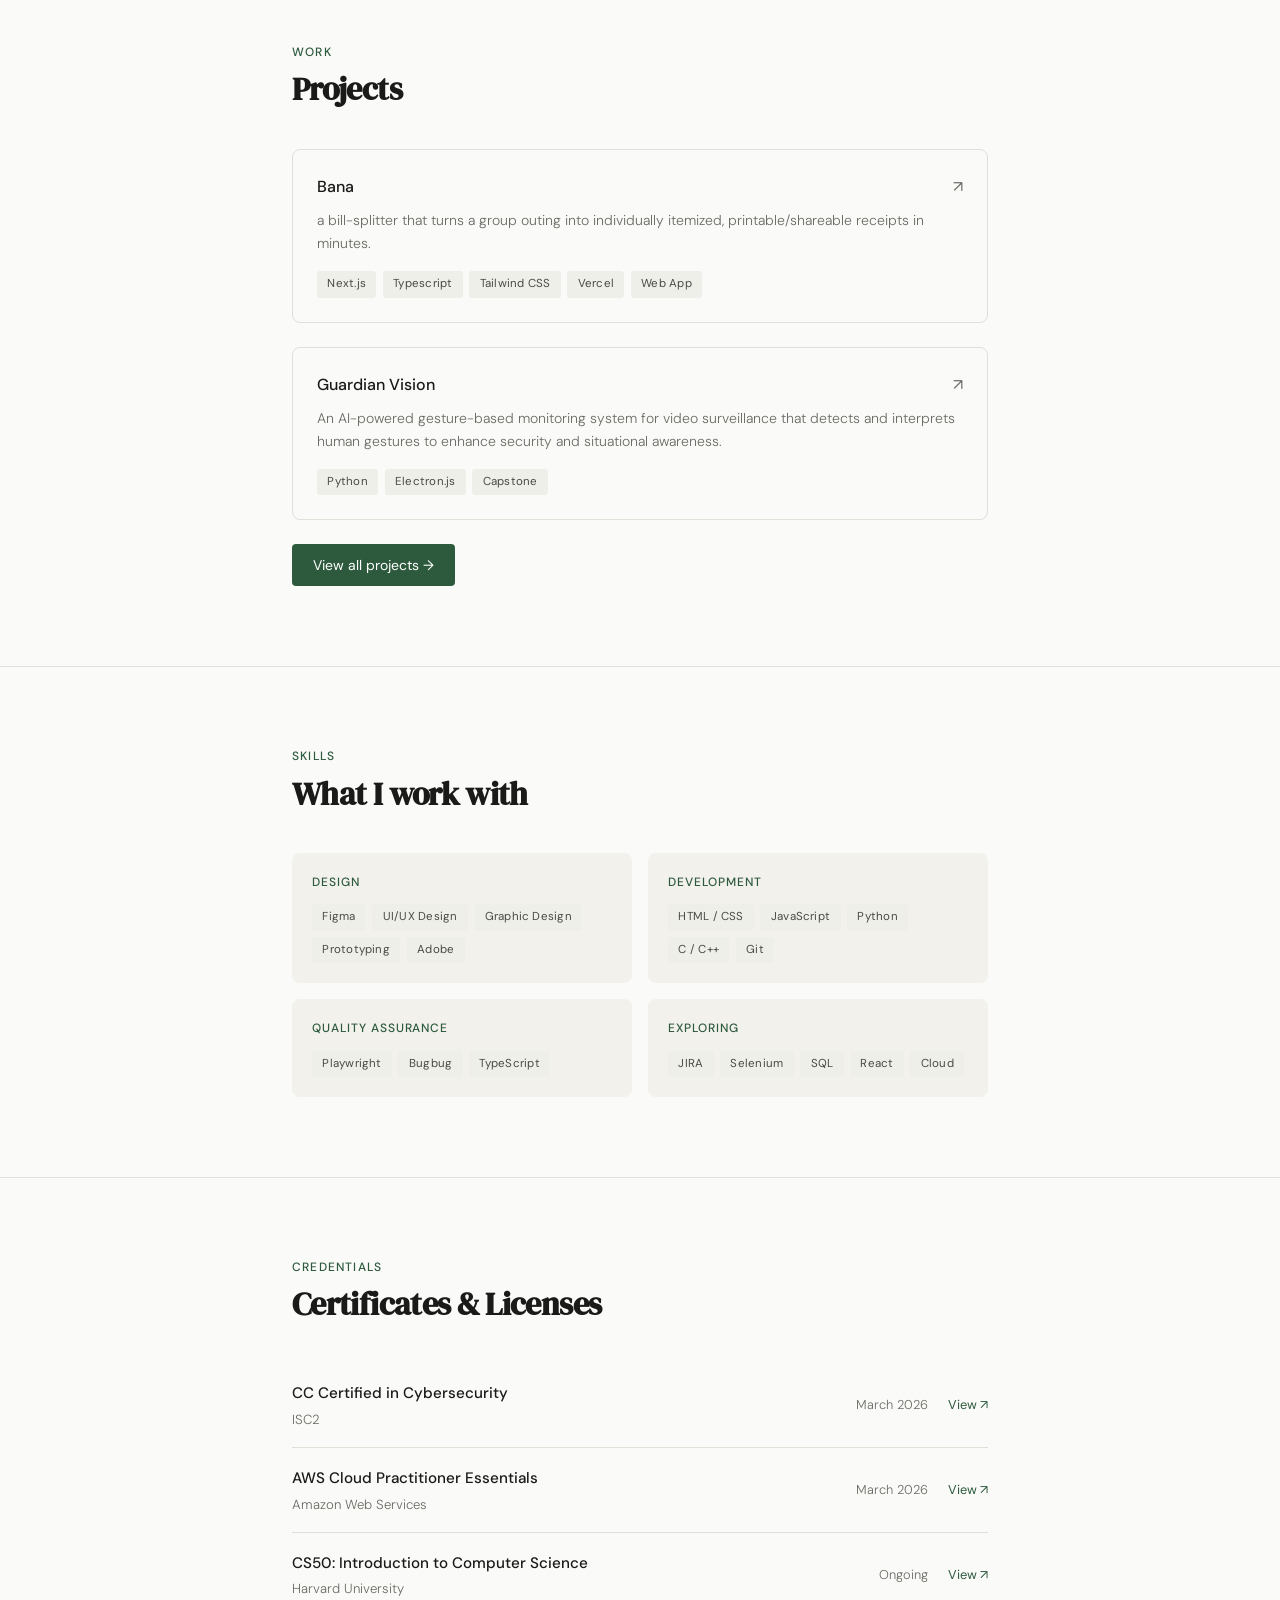
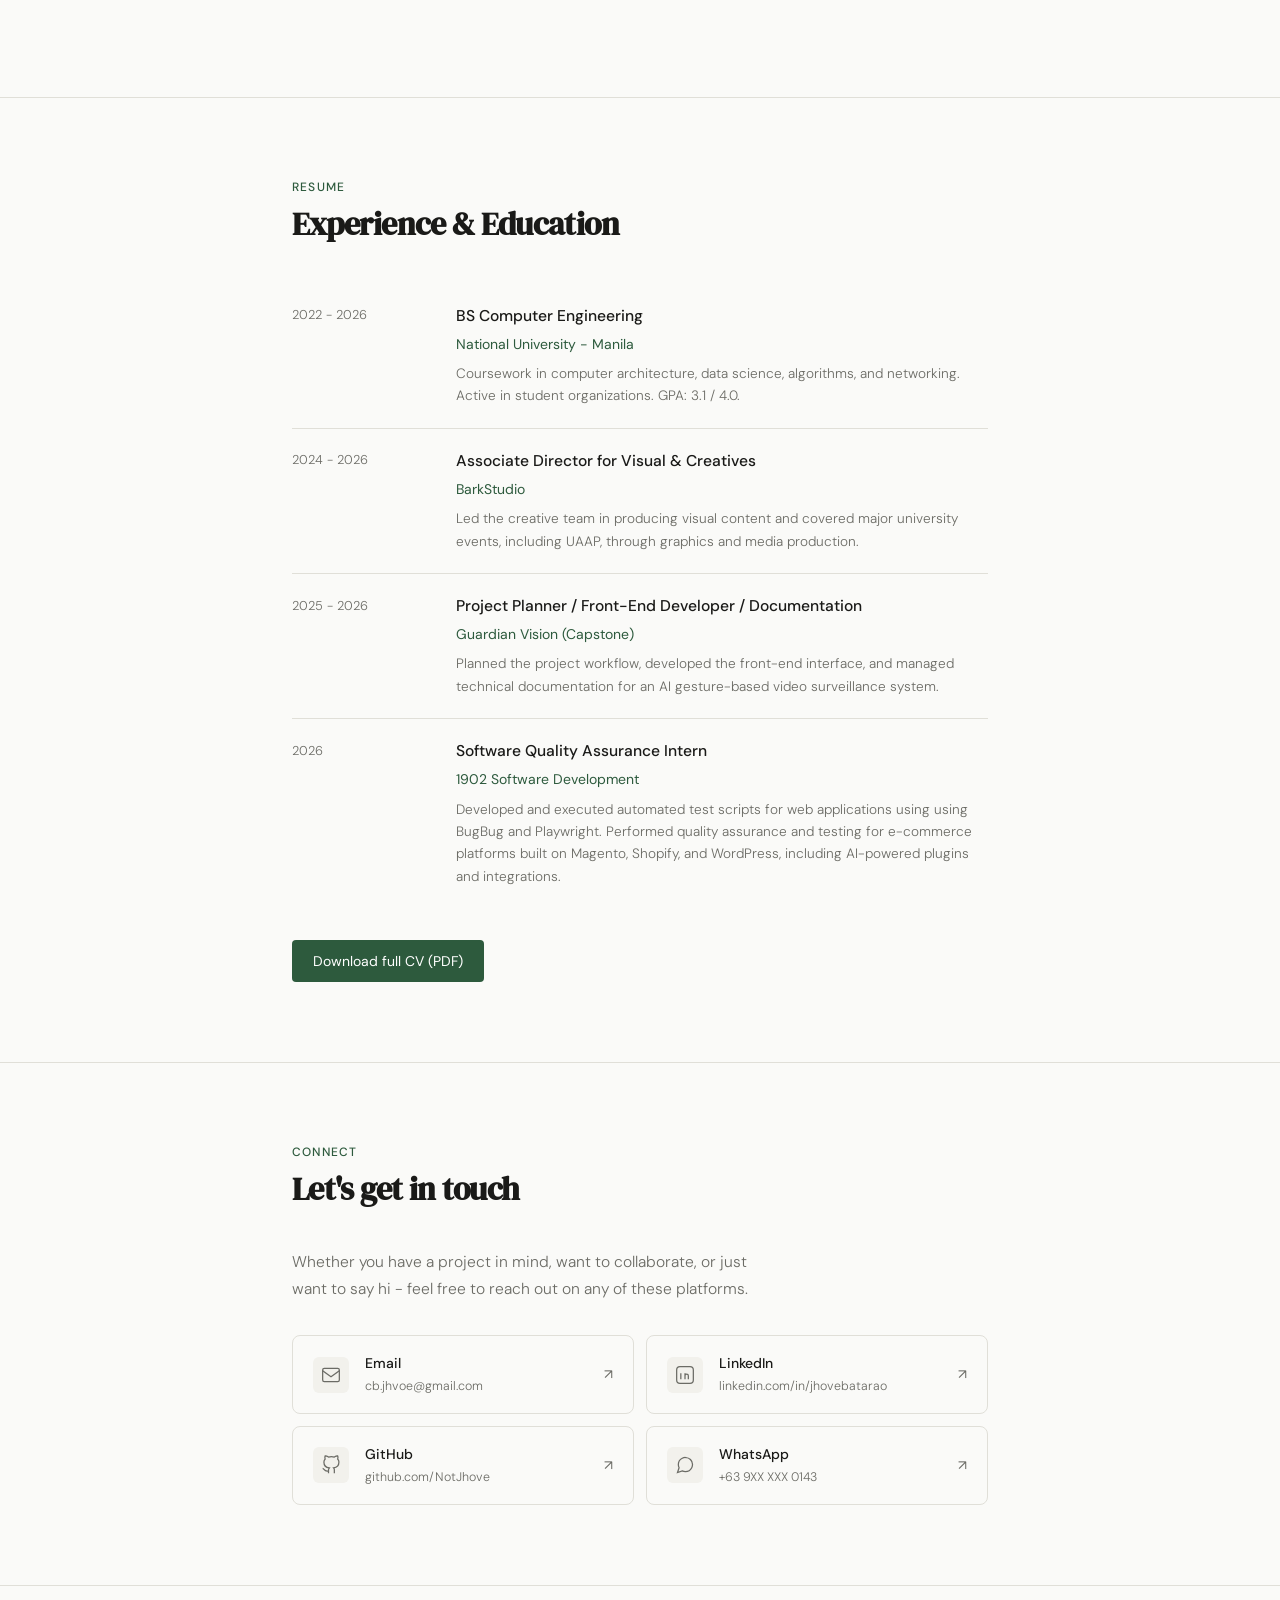
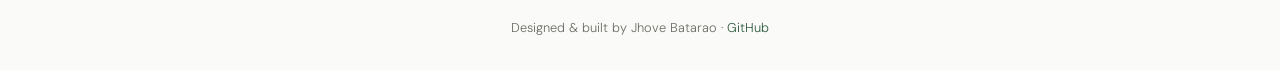
==== commit 1762d2b7: "Updated bill splitter project" ====
--- a/index.html
+++ b/index.html
@@ -114,19 +114,21 @@
       <div class="projects-list">
 
         <!-- Project 1 -->
-        <a href="projects.html" class="project-card">
+        <a href="https://bana-split.vercel.app/" target="_blank" class="project-card">
           <div class="project-header">
-            <span class="project-name">Splittr</span>
+            <span class="project-name">Bana</span>
             <span class="project-arrow">↗︎</span>
           </div>
           <p class="project-desc">
-            A mobile app that allows friends to easily split shared bills and track payments, 
-            making group expenses simple and hassle-free.
+            a bill-splitter that turns a group outing into individually itemized, 
+            printable/shareable receipts in minutes.
           </p>
           <div class="tags">
-            <span class="tag">React</span>
-            <span class="tag">Node.js</span>
-            <span class="tag">Mobile Dev</span>
+            <span class="tag">Next.js</span>
+            <span class="tag">Typescript</span>
+            <span class="tag">Tailwind CSS</span>
+            <span class="tag">Vercel</span>
+            <span class="tag">Web App</span>
           </div>
         </a>
 
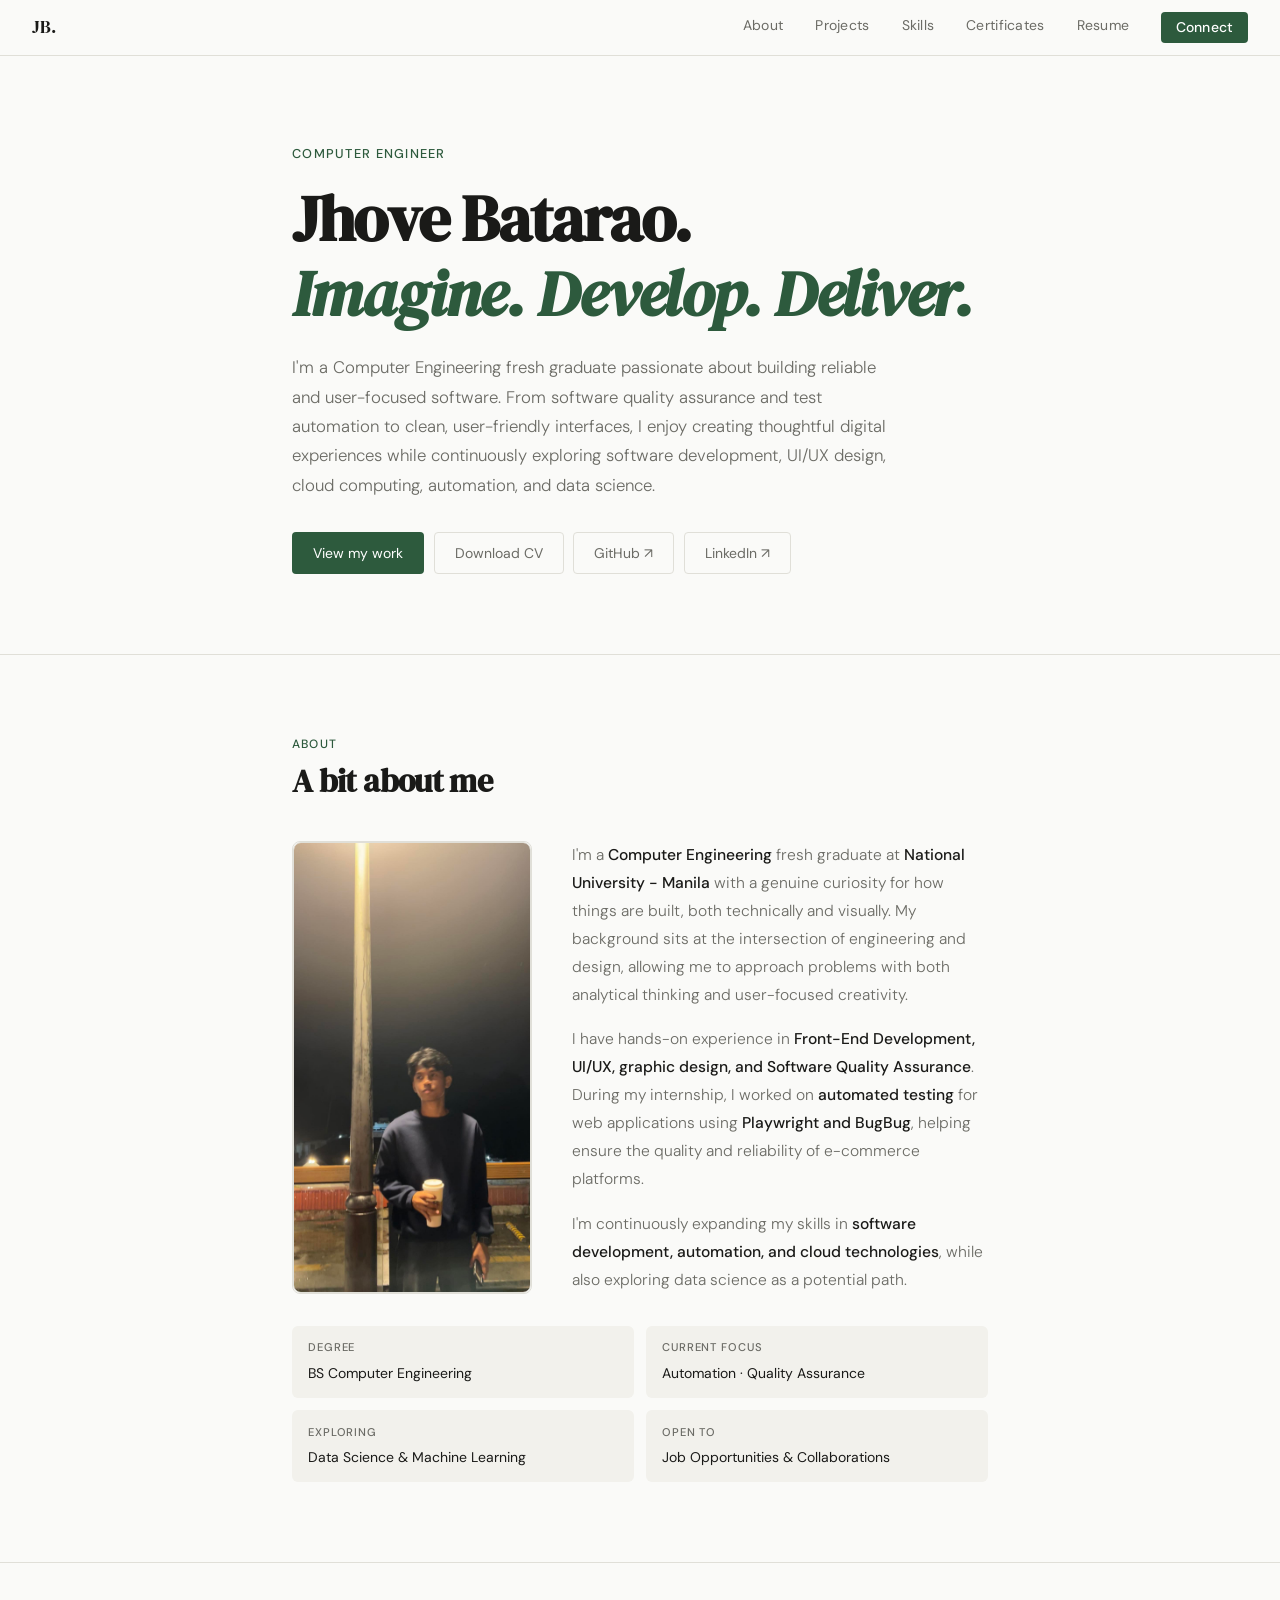
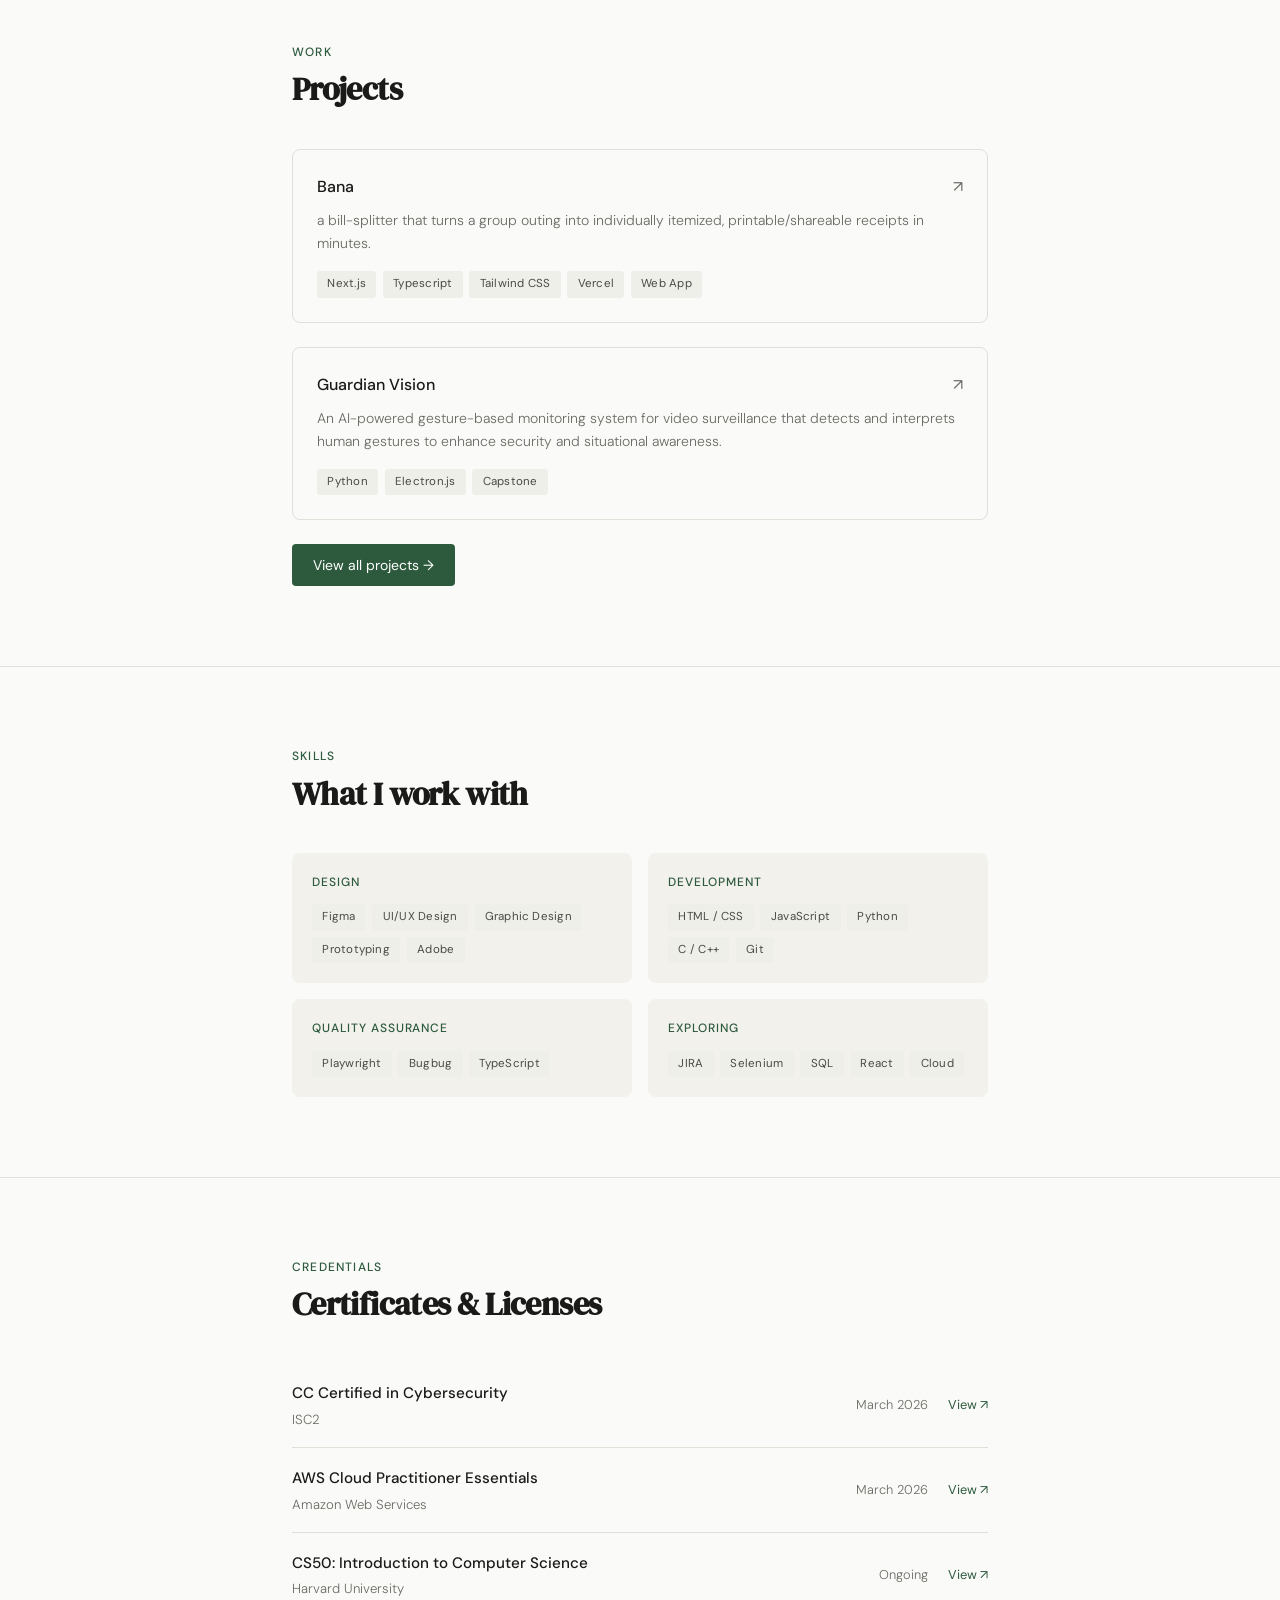
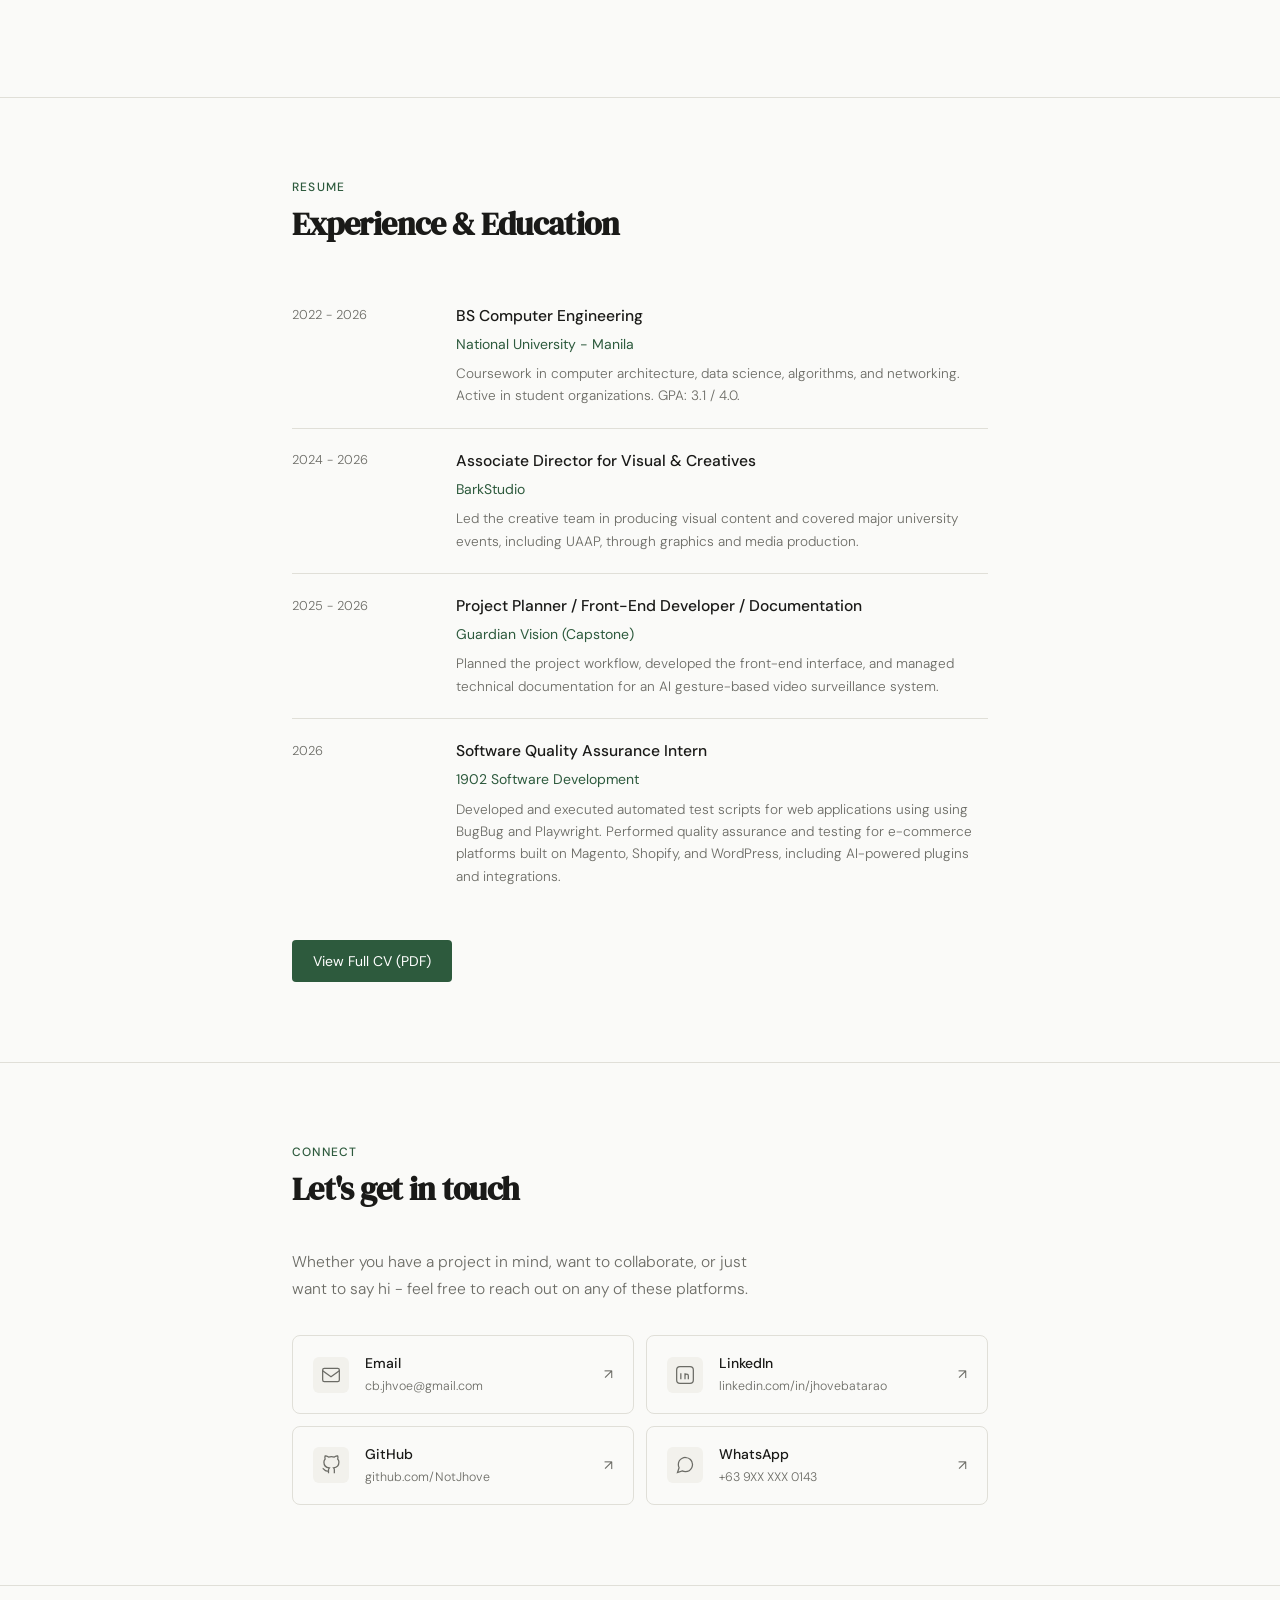
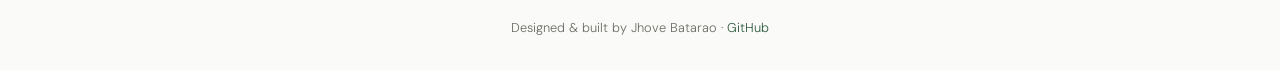
==== commit 8713e71b: "Added, linked, and edited  GV page" ====
--- a/index.html
+++ b/index.html
@@ -133,7 +133,7 @@
         </a>
 
         <!-- Project 2 -->
-        <a href="projects.html" class="project-card">
+        <a href="guardian-vision.html" class="project-card">
           <div class="project-header">
             <span class="project-name">Guardian Vision</span>
             <span class="project-arrow">↗︎</span>
@@ -316,7 +316,7 @@
       </div>
 
       <div class="resume-cta">
-        <a href="https://drive.google.com/file/d/1-zghhRsDaMUY1hezbeh2vAh7J-QTqdbc/view?usp=sharing" download class="btn btn-primary">Download full CV (PDF)</a>
+        <a href="https://drive.google.com/file/d/1-zghhRsDaMUY1hezbeh2vAh7J-QTqdbc/view?usp=sharing" target="_blank" download class="btn btn-primary">View Full CV (PDF)</a>
       </div>
     </div>
   </section>
--- a/style.css
+++ b/style.css
@@ -720,6 +720,194 @@
 }
 
 /* ================================
+   BLOG PAGE — CAPSTONE
+   ================================ */
+
+.blog-hero {
+  padding-top: 8rem;
+  padding-bottom: 3.5rem;
+}
+
+.blog-subtitle {
+  white-space: normal;
+  font-size: clamp(1.4rem, 4vw, 2.1rem);
+  color: #6aaa7e;
+}
+
+.blog-subtitle em { color: var(--accent); }
+
+.blog-overview {
+  max-width: 680px;
+  margin-bottom: 2rem;
+}
+
+.blog-facts.about-facts {
+  grid-template-columns: repeat(4, 1fr);
+  grid-column: auto;
+  grid-row: auto;
+}
+
+.blog-cta {
+  margin-top: 2rem;
+}
+
+/* Gallery */
+
+.gallery-grid {
+  display: grid;
+  grid-template-columns: repeat(3, 1fr);
+  gap: 1.25rem;
+}
+
+.gallery-item {
+  border-radius: 8px;
+  overflow: hidden;
+  border: 1px solid var(--border);
+  background: var(--surface);
+}
+
+.gallery-item img {
+  display: block;
+  width: 100%;
+  aspect-ratio: 4 / 3;
+  object-fit: cover;
+}
+
+.gallery-item figcaption {
+  padding: 0.65rem 0.85rem;
+  font-size: 0.775rem;
+  color: var(--muted);
+  font-weight: 300;
+  border-top: 1px solid var(--border);
+}
+
+.gallery-img { cursor: zoom-in; }
+
+.lightbox {
+  display: none;
+  position: fixed;
+  inset: 0;
+  background: rgba(0, 0, 0, 0.9);
+  z-index: 1000;
+  align-items: center;
+  justify-content: center;
+  flex-direction: column;
+  padding: 2rem;
+}
+
+.lightbox.open { display: flex; }
+
+.lightbox img {
+  max-width: 90vw;
+  max-height: 80vh;
+  border-radius: 8px;
+  object-fit: contain;
+}
+
+.lightbox-caption {
+  color: #f0efea;
+  font-size: 0.875rem;
+  margin-top: 1rem;
+  font-weight: 300;
+}
+
+.lightbox-close {
+  position: absolute;
+  top: 1.5rem;
+  right: 2rem;
+  background: none;
+  border: none;
+  color: #f0efea;
+  font-size: 2rem;
+  cursor: pointer;
+  line-height: 1;
+}
+
+/* Roles */
+
+.roles-list {
+  display: flex;
+  flex-direction: column;
+  gap: 1.25rem;
+}
+
+.role-card {
+  border: 1px solid var(--border);
+  border-radius: 8px;
+  padding: 1.5rem;
+}
+
+.role-header {
+  display: flex;
+  flex-wrap: wrap;
+  align-items: baseline;
+  gap: 0.5rem 0.75rem;
+  margin-bottom: 0.6rem;
+}
+
+.role-name {
+  font-size: 1rem;
+  font-weight: 500;
+  color: var(--text);
+}
+
+.role-title {
+  font-size: 0.8rem;
+  color: var(--accent);
+}
+
+.role-desc {
+  font-size: 0.9rem;
+  color: var(--muted);
+  line-height: 1.7;
+  font-weight: 300;
+}
+
+/* Documentation */
+
+.doc-list {
+  display: flex;
+  flex-direction: column;
+  gap: 0;
+}
+
+.doc-item {
+  display: flex;
+  align-items: center;
+  justify-content: space-between;
+  gap: 1.5rem;
+  padding: 1.1rem 0;
+  border-bottom: 1px solid var(--border);
+  text-decoration: none;
+  color: inherit;
+  transition: opacity 0.2s;
+}
+
+.doc-item:last-child { border-bottom: none; }
+
+.doc-item:hover { opacity: 0.75; }
+
+.doc-name {
+  font-size: 0.95rem;
+  font-weight: 500;
+  color: var(--text);
+  margin-bottom: 0.2rem;
+}
+
+.doc-desc {
+  font-size: 0.825rem;
+  color: var(--muted);
+  font-weight: 300;
+}
+
+.doc-link {
+  font-size: 0.8rem;
+  color: var(--accent);
+  white-space: nowrap;
+  flex-shrink: 0;
+}
+
+/* ================================
    FOOTER
    ================================ */
 
@@ -915,4 +1103,28 @@
 
   /* Connect */
   .connect-grid { grid-template-columns: 1fr; }
+
+  /* Blog page */
+  .blog-hero { padding-top: 7rem; }
+
+  .blog-facts.about-facts {
+    grid-template-columns: 1fr 1fr;
+  }
+
+  .gallery-grid {
+    grid-template-columns: 1fr 1fr;
+    gap: 0.75rem;
+  }
+
+  .doc-item {
+    flex-direction: column;
+    align-items: flex-start;
+    gap: 0.4rem;
+  }
+}
+
+@media (max-width: 460px) {
+  .gallery-grid {
+    grid-template-columns: 1fr;
+  }
 }
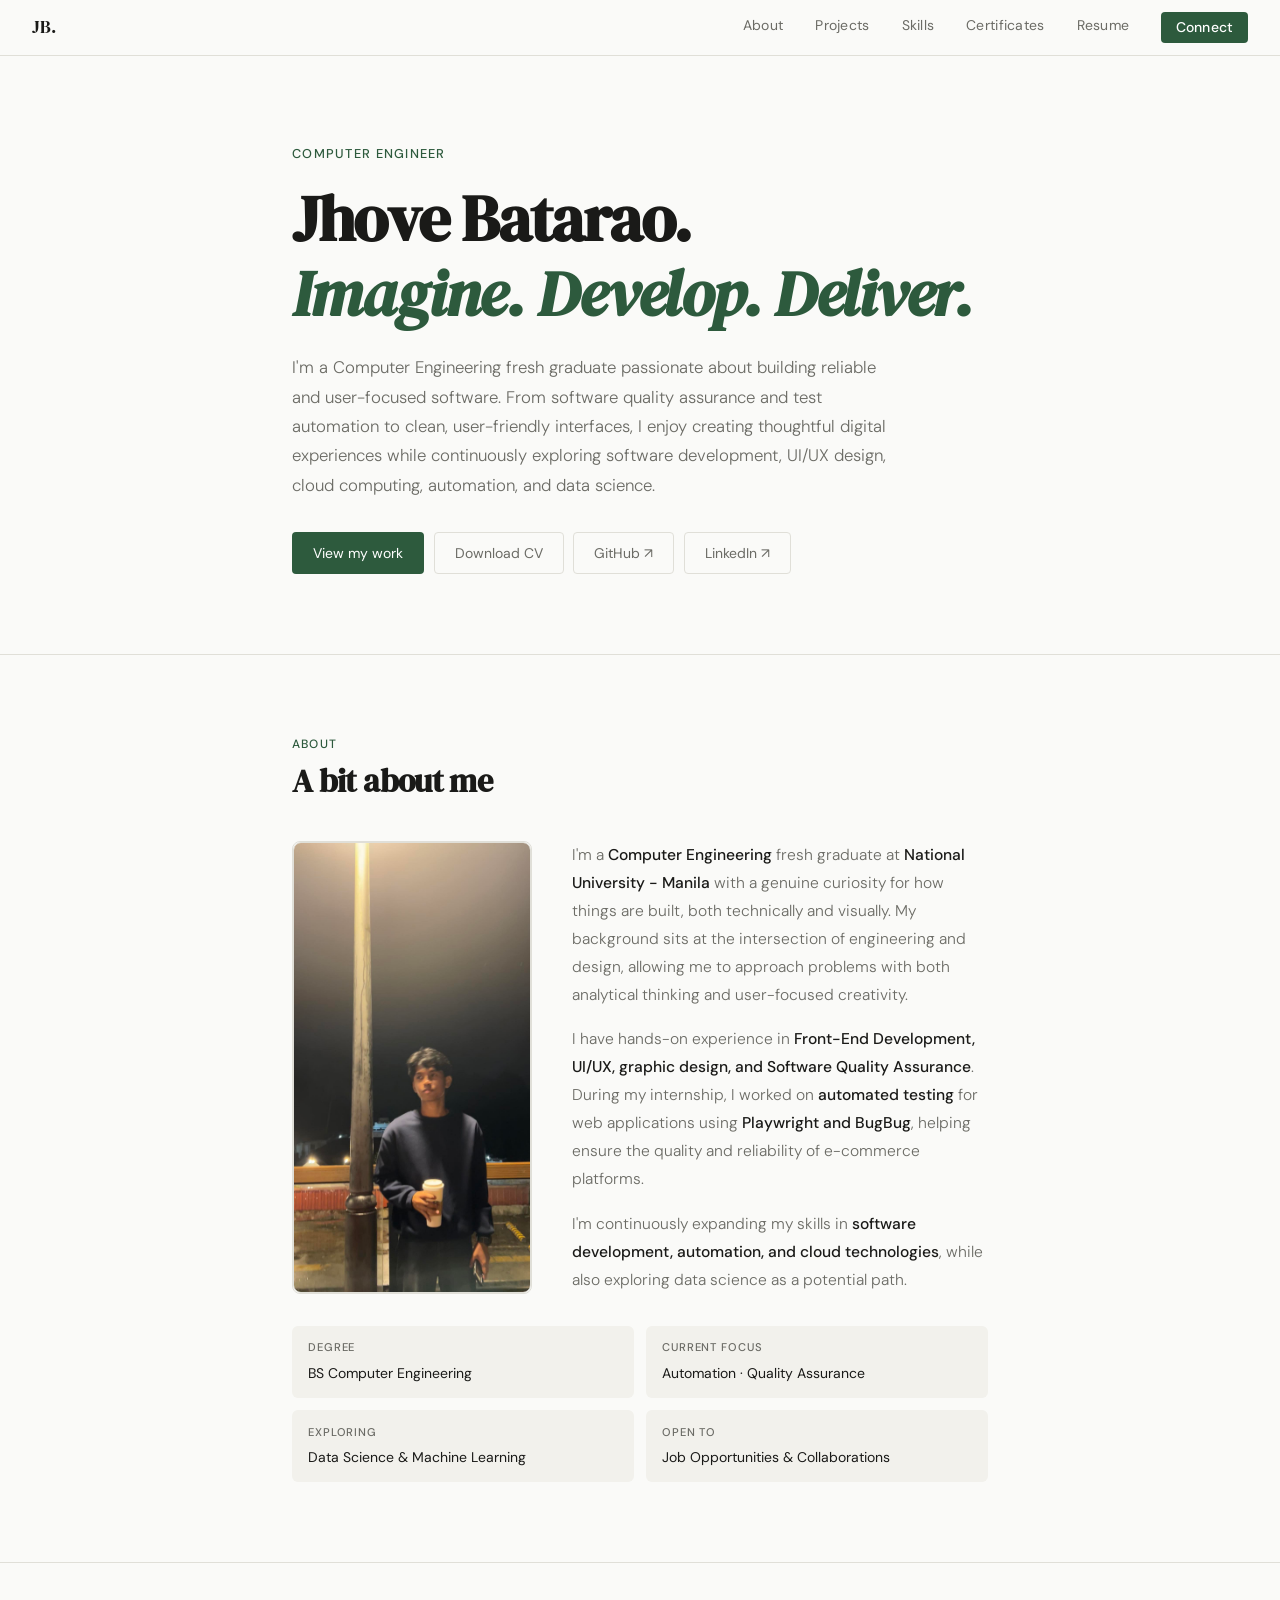
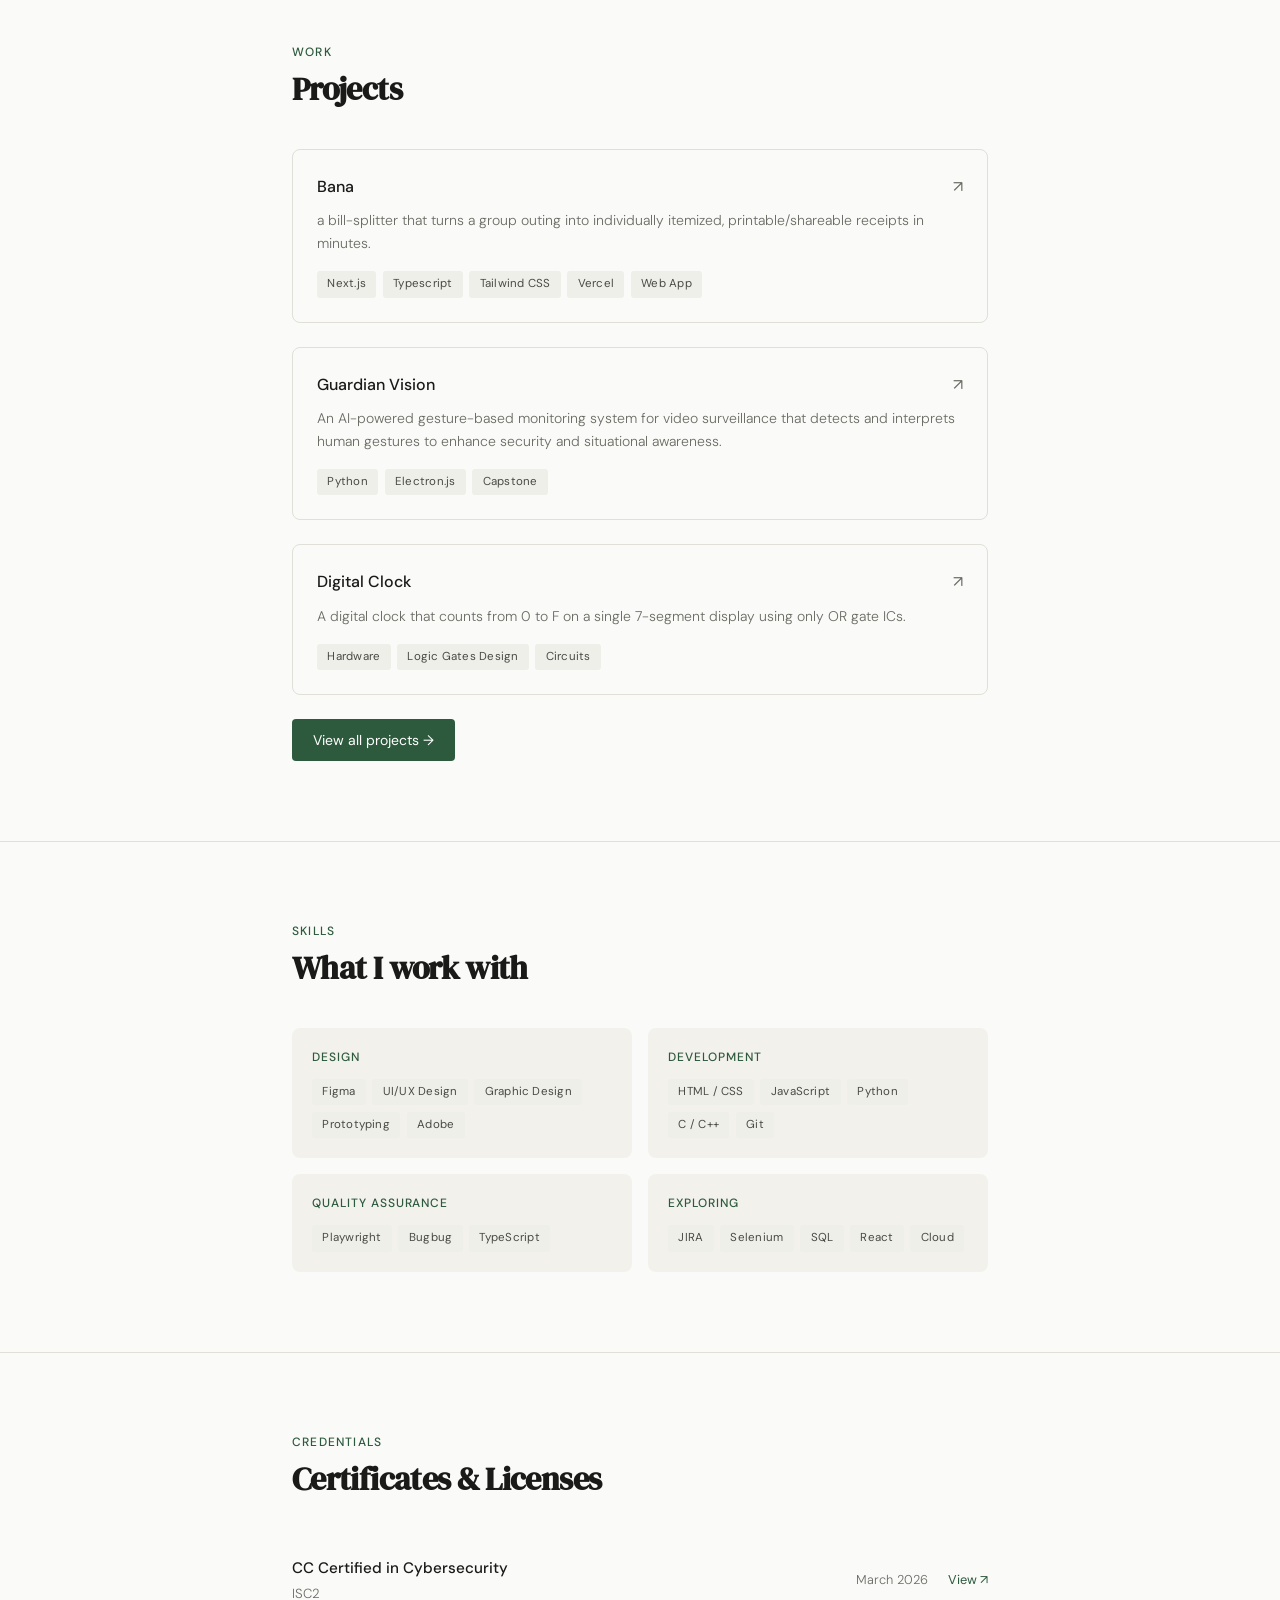
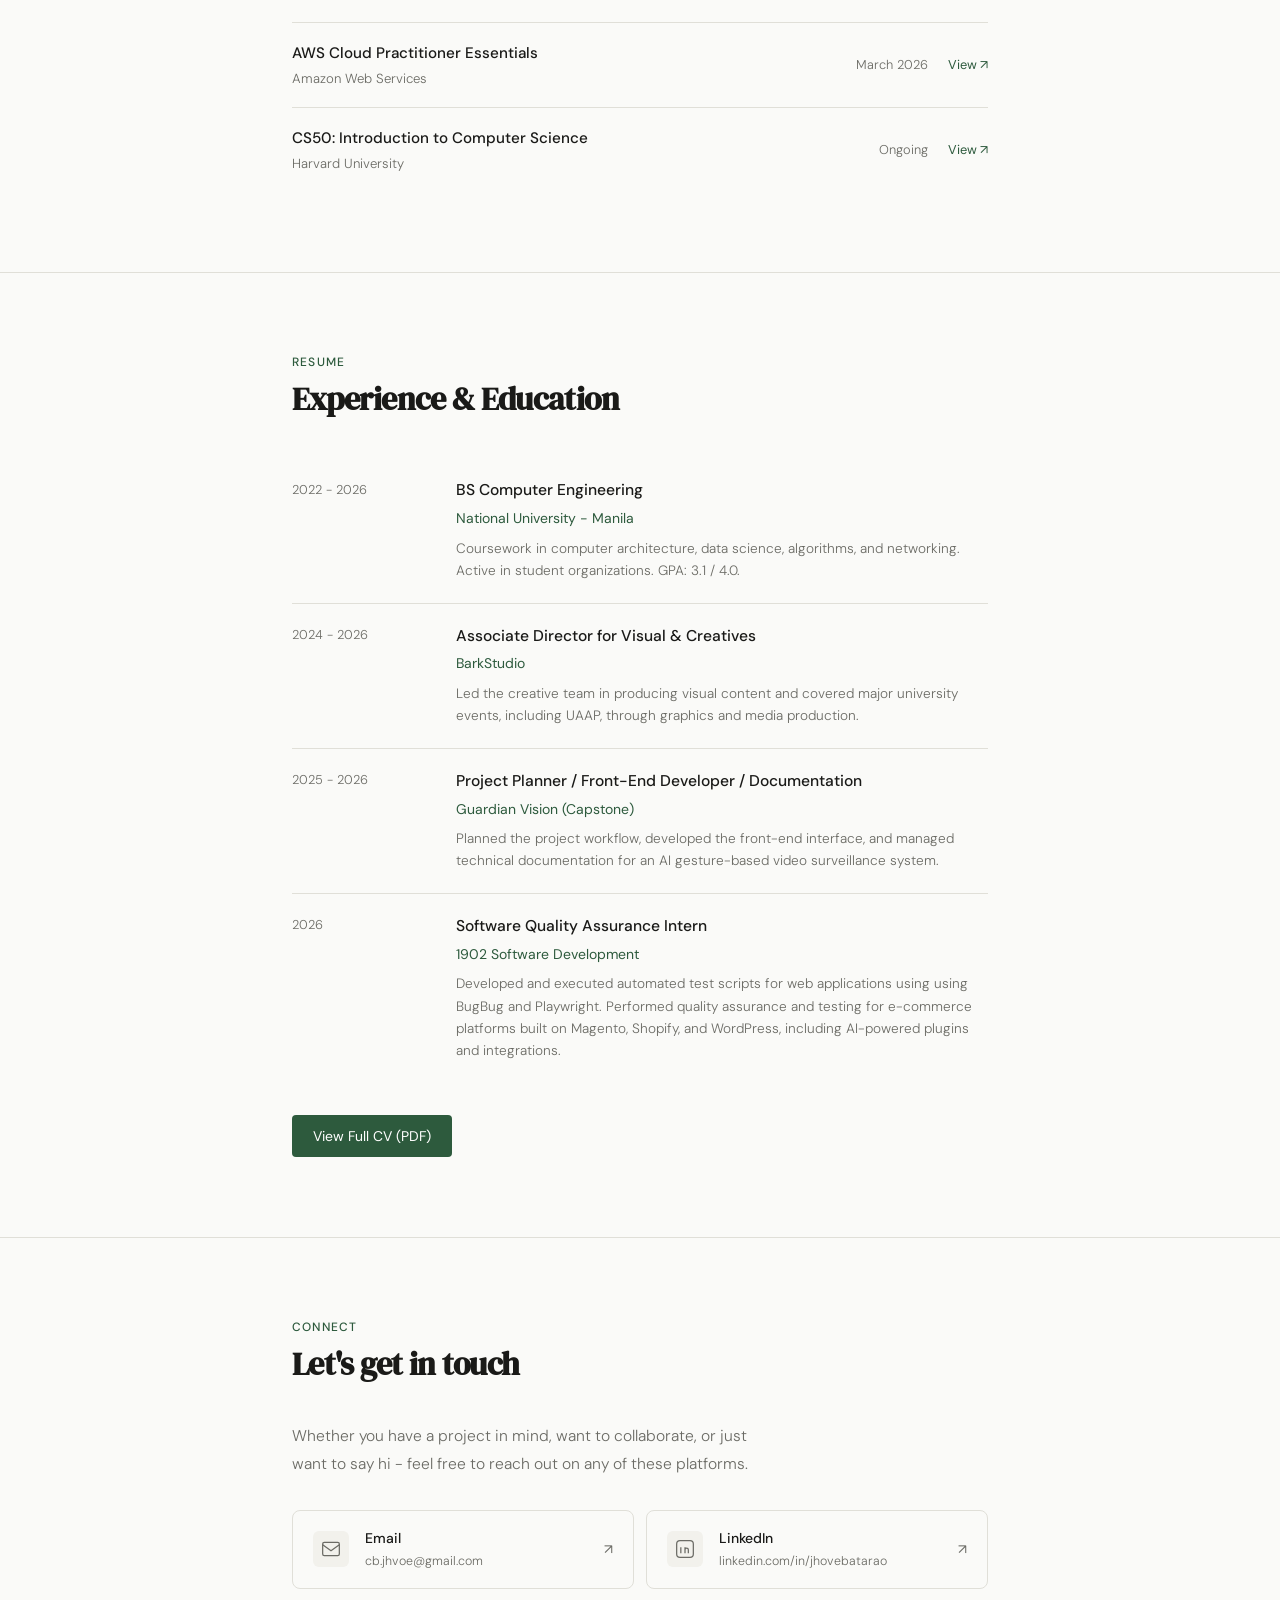
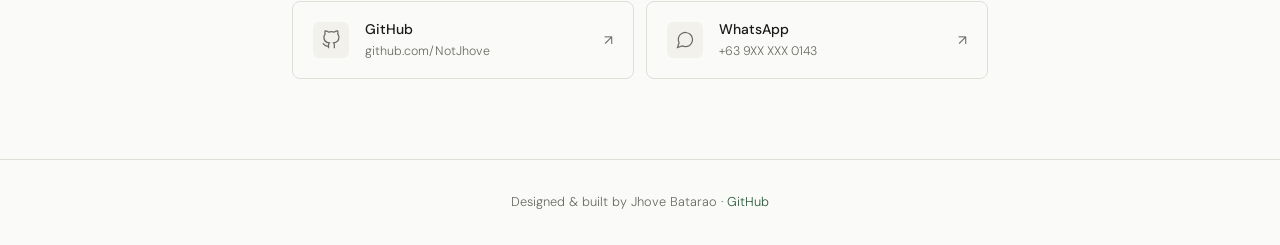
==== commit f730ffd8: "New HW-Project Page" ====
--- a/index.html
+++ b/index.html
@@ -149,6 +149,22 @@
           </div>
         </a>
 
+        <!-- Project 3 -->
+        <a href="hardware-project-1.html" class="project-card">
+          <div class="project-header">
+            <span class="project-name">Digital Clock</span>
+            <span class="project-arrow">↗︎</span>
+          </div>
+          <p class="project-desc">
+            A digital clock that counts from 0 to F on a single 7-segment display using only OR gate ICs.
+          </p>
+          <div class="tags">
+            <span class="tag">Hardware</span>
+            <span class="tag">Logic Gates Design</span>
+            <span class="tag">Circuits</span>
+          </div>
+        </a>
+
       </div>
 
       <div class="projects-cta">
--- a/style.css
+++ b/style.css
@@ -781,6 +781,94 @@
   border-top: 1px solid var(--border);
 }
 
+/* Roles */
+
+.roles-list {
+  display: flex;
+  flex-direction: column;
+  gap: 1.25rem;
+}
+
+.role-card {
+  border: 1px solid var(--border);
+  border-radius: 8px;
+  padding: 1.5rem;
+}
+
+.role-header {
+  display: flex;
+  flex-wrap: wrap;
+  align-items: baseline;
+  gap: 0.5rem 0.75rem;
+  margin-bottom: 0.6rem;
+}
+
+.role-name {
+  font-size: 1rem;
+  font-weight: 500;
+  color: var(--text);
+}
+
+.role-title {
+  font-size: 0.8rem;
+  color: var(--accent);
+}
+
+.role-desc {
+  font-size: 0.9rem;
+  color: var(--muted);
+  line-height: 1.7;
+  font-weight: 300;
+}
+
+/* Documentation */
+
+.doc-list {
+  display: flex;
+  flex-direction: column;
+  gap: 0;
+}
+
+.doc-item {
+  display: flex;
+  align-items: center;
+  justify-content: space-between;
+  gap: 1.5rem;
+  padding: 1.1rem 0;
+  border-bottom: 1px solid var(--border);
+  text-decoration: none;
+  color: inherit;
+  transition: opacity 0.2s;
+}
+
+.doc-item:last-child { border-bottom: none; }
+
+.doc-item:hover { opacity: 0.75; }
+
+.doc-name {
+  font-size: 0.95rem;
+  font-weight: 500;
+  color: var(--text);
+  margin-bottom: 0.2rem;
+}
+
+.doc-desc {
+  font-size: 0.825rem;
+  color: var(--muted);
+  font-weight: 300;
+}
+
+.doc-link {
+  font-size: 0.8rem;
+  color: var(--accent);
+  white-space: nowrap;
+  flex-shrink: 0;
+}
+
+/* ================================
+   LIGHTBOX (click-to-enlarge gallery photos)
+   ================================ */
+
 .gallery-img { cursor: zoom-in; }
 
 .lightbox {
@@ -823,88 +911,35 @@
   line-height: 1;
 }
 
-/* Roles */
-
-.roles-list {
-  display: flex;
-  flex-direction: column;
-  gap: 1.25rem;
-}
-
-.role-card {
+/* ================================
+   VIDEO EMBED (demo videos)
+   ================================ */
+
+.video-wrap {
+  position: relative;
+  width: 100%;
+  aspect-ratio: 16 / 9;
+  border-radius: 8px;
+  overflow: hidden;
   border: 1px solid var(--border);
-  border-radius: 8px;
-  padding: 1.5rem;
-}
-
-.role-header {
-  display: flex;
-  flex-wrap: wrap;
-  align-items: baseline;
-  gap: 0.5rem 0.75rem;
-  margin-bottom: 0.6rem;
-}
-
-.role-name {
-  font-size: 1rem;
-  font-weight: 500;
-  color: var(--text);
-}
-
-.role-title {
-  font-size: 0.8rem;
-  color: var(--accent);
-}
-
-.role-desc {
-  font-size: 0.9rem;
-  color: var(--muted);
-  line-height: 1.7;
-  font-weight: 300;
-}
-
-/* Documentation */
-
-.doc-list {
-  display: flex;
-  flex-direction: column;
-  gap: 0;
-}
-
-.doc-item {
-  display: flex;
-  align-items: center;
-  justify-content: space-between;
-  gap: 1.5rem;
-  padding: 1.1rem 0;
-  border-bottom: 1px solid var(--border);
-  text-decoration: none;
-  color: inherit;
-  transition: opacity 0.2s;
-}
-
-.doc-item:last-child { border-bottom: none; }
-
-.doc-item:hover { opacity: 0.75; }
-
-.doc-name {
-  font-size: 0.95rem;
-  font-weight: 500;
-  color: var(--text);
-  margin-bottom: 0.2rem;
-}
-
-.doc-desc {
+  background: var(--surface);
+}
+
+.video-wrap iframe,
+.video-wrap video {
+  position: absolute;
+  inset: 0;
+  width: 100%;
+  height: 100%;
+  border: none;
+  display: block;
+}
+
+.video-caption {
   font-size: 0.825rem;
   color: var(--muted);
   font-weight: 300;
-}
-
-.doc-link {
-  font-size: 0.8rem;
-  color: var(--accent);
-  white-space: nowrap;
-  flex-shrink: 0;
+  margin-top: 0.75rem;
 }
 
 /* ================================
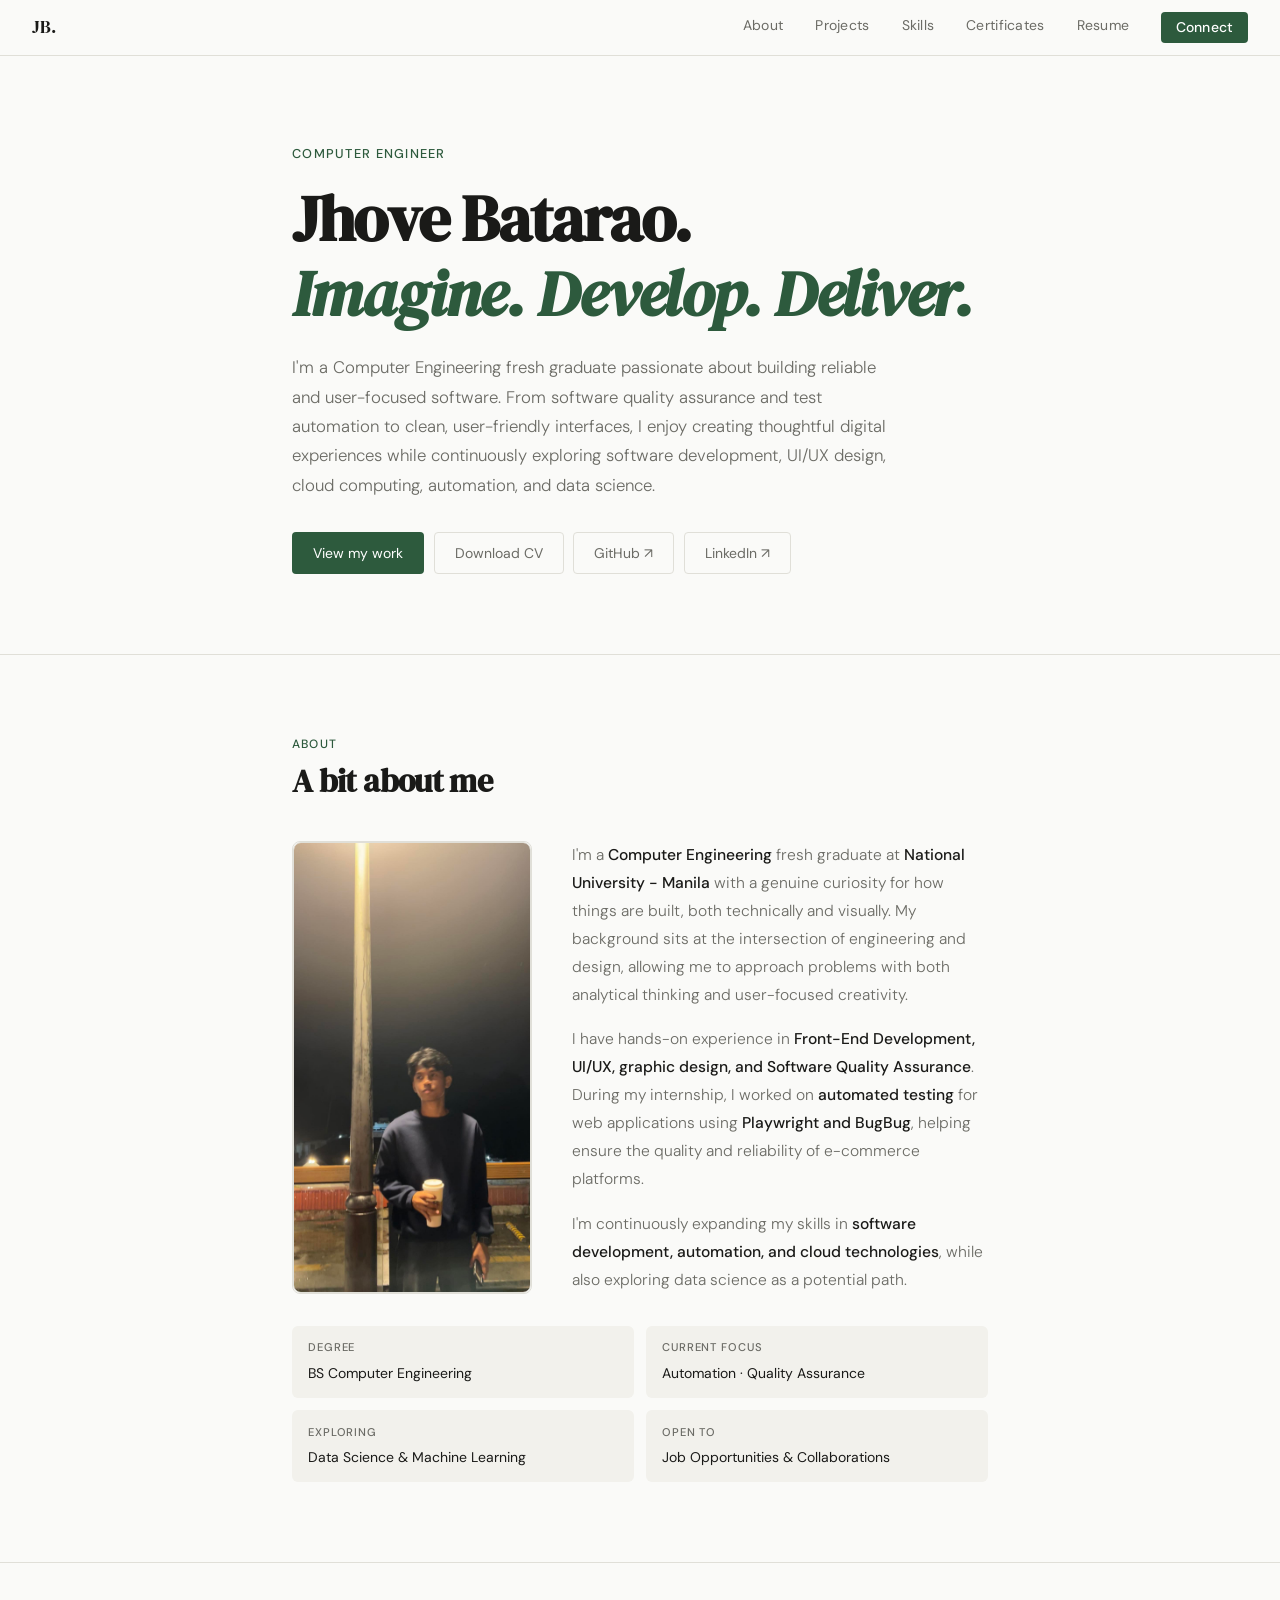
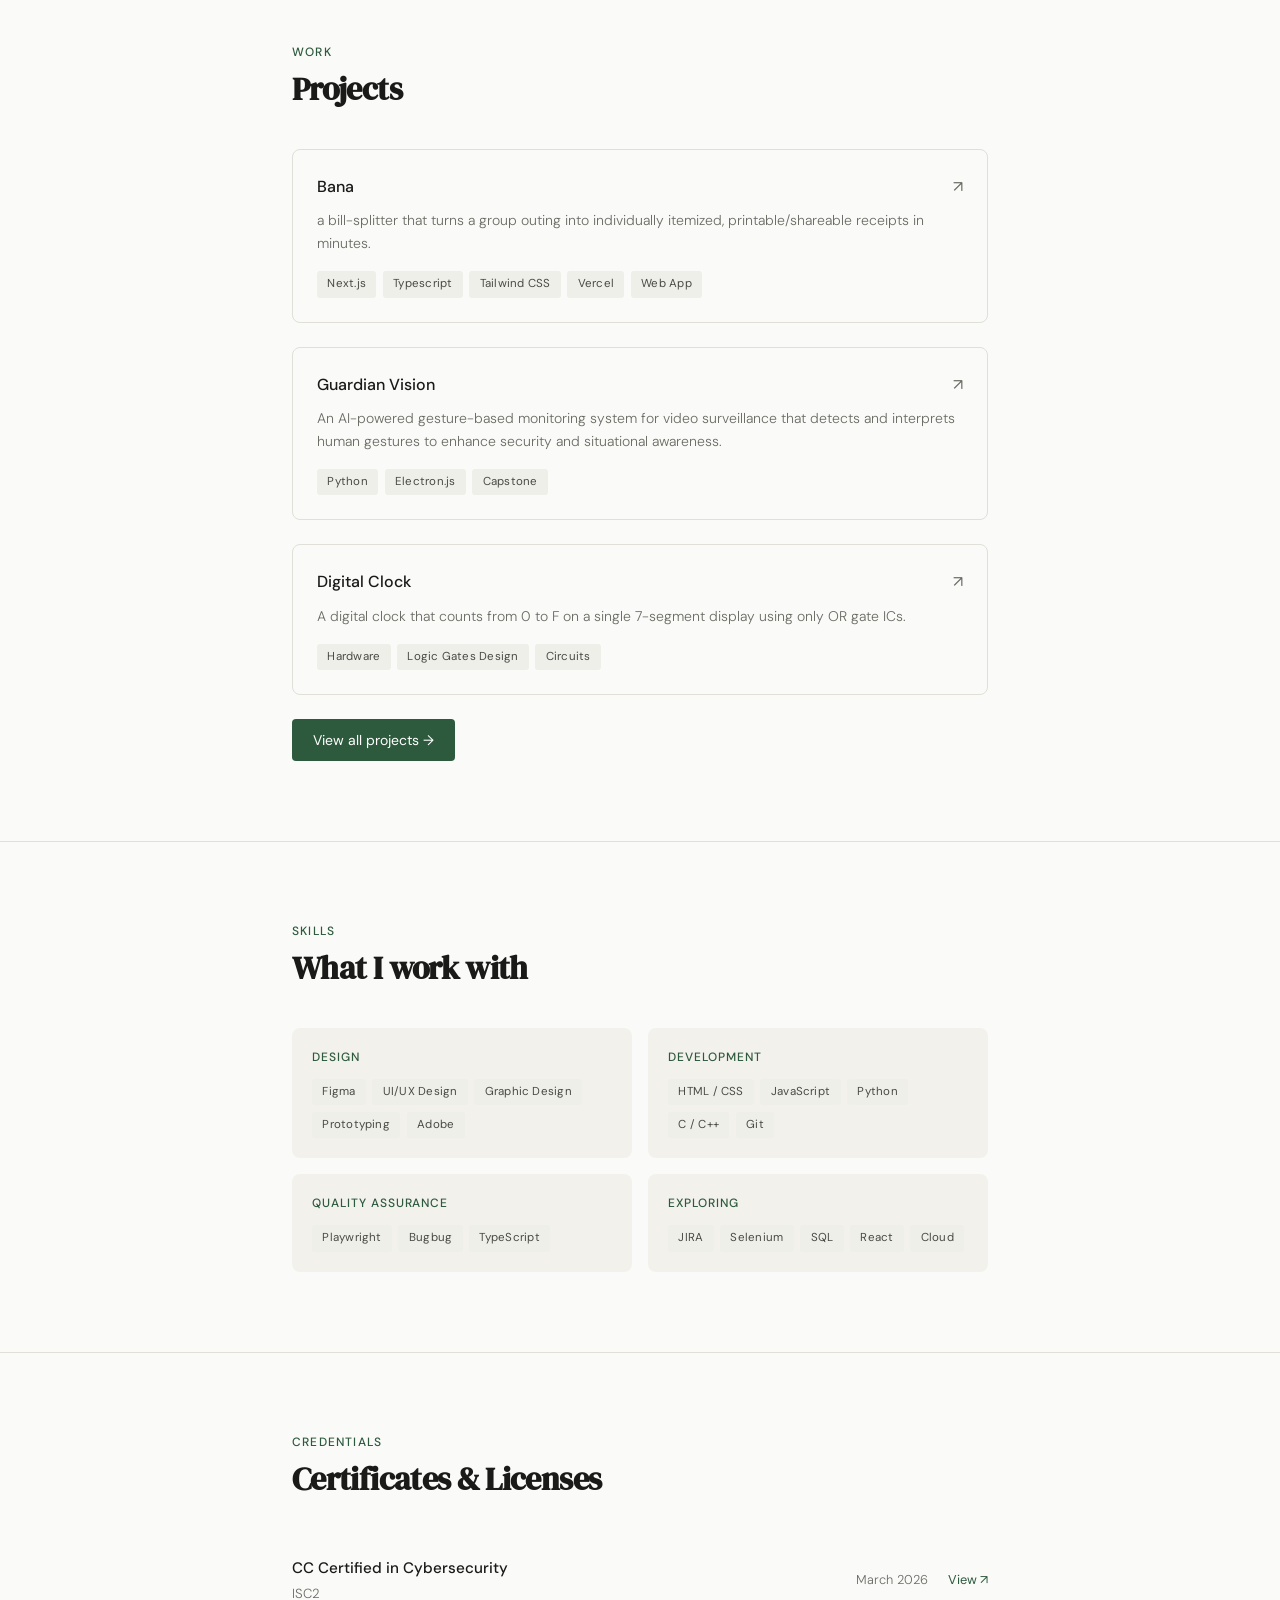
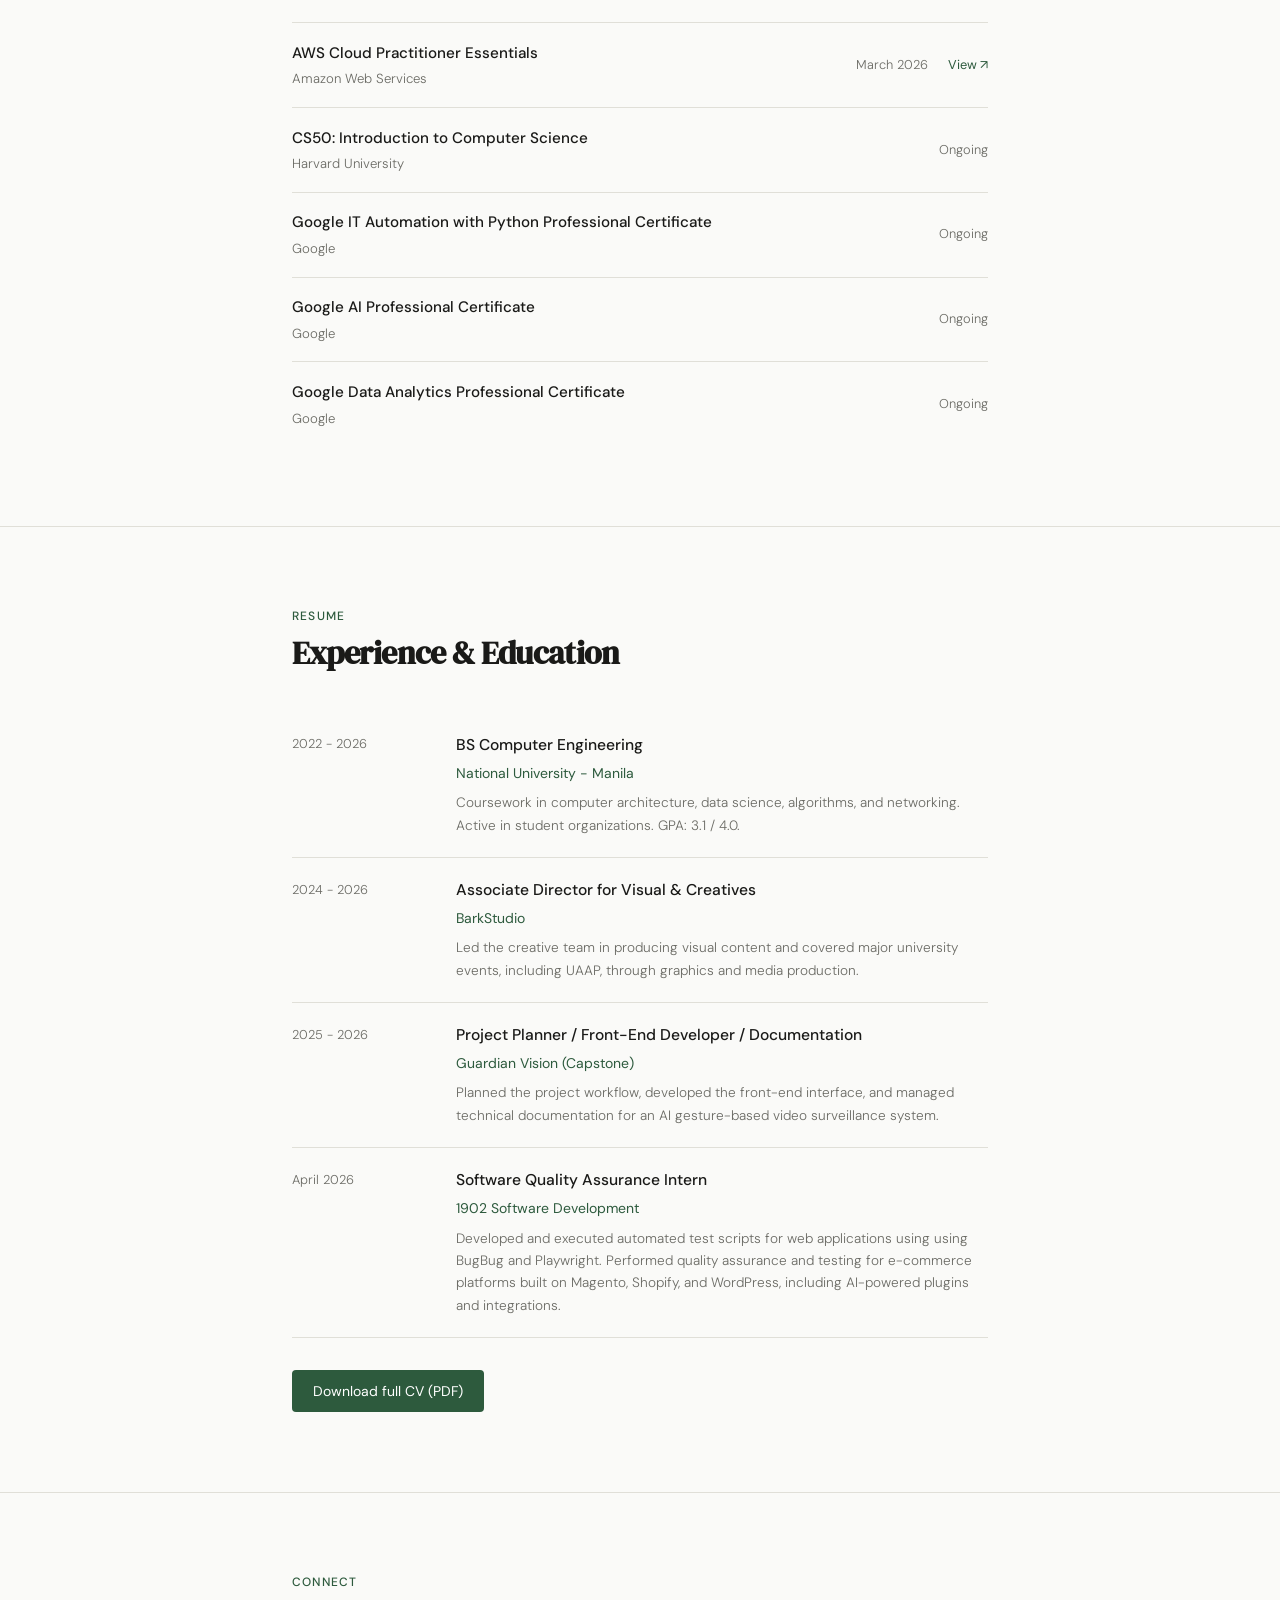
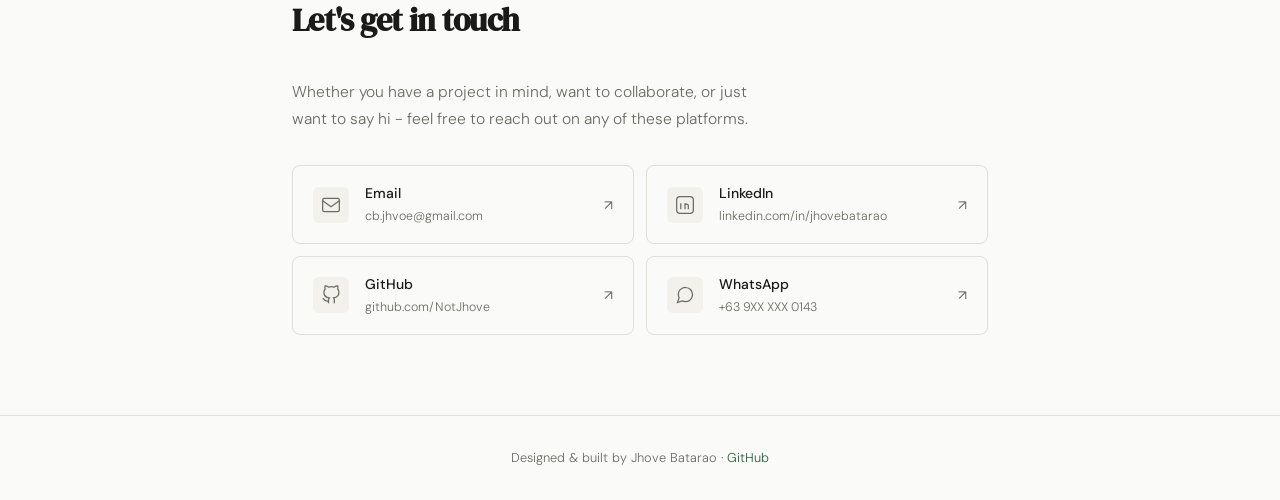
==== commit b016085e: "Updated Portfolio" ====
--- a/index.html
+++ b/index.html
@@ -58,8 +58,8 @@
         <!-- COL 1: PHOTO -->
         <div class="about-photo">
           <div class="about-photo-swap">
-            <img class="photo-default" src="about-photo.jpg" alt="Jhove" />
-            <img class="photo-hover" src="about-photo-fun.jpg" alt="JhoveBatman" />
+            <img class="photo-default" src="images/about-photo.jpg" alt="Jhove" />
+            <img class="photo-hover" src="images/about-photo-fun.jpg" alt="JhoveBatman" />
           </div>
         </div>
 
@@ -262,7 +262,40 @@
           </div>
           <div class="cert-meta">
             <span class="cert-date">Ongoing</span>
-            <a href="#" class="cert-link" target="_blank">View ↗︎</a>
+            <!-- <a href="#" class="cert-link" target="_blank">View ↗︎</a> -->
+          </div>
+        </div>
+
+        <div class="cert-item">
+          <div class="cert-main">
+            <p class="cert-name">Google IT Automation with Python Professional Certificate</p>
+            <p class="cert-issuer">Google</p>
+          </div>
+          <div class="cert-meta">
+            <span class="cert-date">Ongoing</span>
+            <!-- <a href="#" class="cert-link" target="_blank">View ↗︎</a> -->
+          </div>
+        </div>
+
+        <div class="cert-item">
+          <div class="cert-main">
+            <p class="cert-name">Google AI Professional Certificate</p>
+            <p class="cert-issuer">Google</p>
+          </div>
+          <div class="cert-meta">
+            <span class="cert-date">Ongoing</span>
+            <!-- <a href="#" class="cert-link" target="_blank">View ↗︎</a> -->
+          </div>
+        </div>
+
+        <div class="cert-item">
+          <div class="cert-main">
+            <p class="cert-name">Google Data Analytics Professional Certificate</p>
+            <p class="cert-issuer">Google</p>
+          </div>
+          <div class="cert-meta">
+            <span class="cert-date">Ongoing</span>
+            <!-- <a href="#" class="cert-link" target="_blank">View ↗︎</a> -->
           </div>
         </div>
 
@@ -278,61 +311,71 @@
 
       <div class="resume-block">
 
-        <div class="resume-item">
-          <p class="resume-date">2022 - 2026</p>
-          <div>
-            <p class="resume-role">BS Computer Engineering</p>
-            <p class="resume-org">National University - Manila</p>
-            <p class="resume-desc">
-              Coursework in computer architecture, data science, algorithms, and networking.
-              Active in student organizations. GPA: 3.1 / 4.0.
-            </p>
-          </div>
-        </div>
-
-        <div class="resume-item">
-          <p class="resume-date">2024 - 2026</p>
-          <div>
-            <p class="resume-role">Associate Director for Visual & Creatives</p>
-            <p class="resume-org">BarkStudio</p>
-            <p class="resume-desc">
-              Led the creative team in producing visual content and covered major 
-              university events, including UAAP, through graphics and media production.
-            </p>
-          </div>
-        </div>
-
-        <div class="resume-item">
-          <p class="resume-date">2025 - 2026</p>
-          <div>
-            <p class="resume-role">Project Planner / Front-End Developer / Documentation</p>
-            <p class="resume-org">Guardian Vision (Capstone)</p>
-            <p class="resume-desc">
-              Planned the project workflow, developed the front-end interface, and 
-              managed technical documentation for an AI gesture-based video surveillance system.
-            </p>
-          </div>
-        </div>
-
-        <div class="resume-block">
-
-        <div class="resume-item">
-          <p class="resume-date">2026</p>
-          <div>
-            <p class="resume-role">Software Quality Assurance Intern</p>
-            <p class="resume-org">1902 Software Development</p>
-            <p class="resume-desc">
-              Developed and executed automated test scripts for web applications using using BugBug and Playwright. 
-              Performed quality assurance and testing for e-commerce platforms built on Magento, Shopify, and WordPress, including
-              AI-powered plugins and integrations.
-            </p>
-          </div>
-        </div>
+        <a href="bs-computer-engineering.html" class="resume-item-link">
+          <div class="resume-item-content">
+            <p class="resume-date">2022 - 2026</p>
+            <div>
+              <p class="resume-role">BS Computer Engineering</p>
+              <p class="resume-org">National University - Manila</p>
+              <p class="resume-desc">
+                Coursework in computer architecture, data science, algorithms, and networking.
+                Active in student organizations. GPA: 3.1 / 4.0.
+              </p>
+            </div>
+          </div>
+          <div class="resume-readmore-tab">Read more →</div>
+        </a>
+
+        <a href="barkstudio.html" class="resume-item-link">
+          <div class="resume-item-content">
+            <p class="resume-date">2024 - 2026</p>
+            <div>
+              <p class="resume-role">Associate Director for Visual & Creatives</p>
+              <p class="resume-org">BarkStudio</p>
+              <p class="resume-desc">
+                Led the creative team in producing visual content and covered major 
+                university events, including UAAP, through graphics and media production.
+              </p>
+            </div>
+          </div>
+          <div class="resume-readmore-tab">Read more →</div>
+        </a>
+
+        <a href="guardian-vision.html" class="resume-item-link">
+          <div class="resume-item-content">
+            <p class="resume-date">2025 - 2026</p>
+            <div>
+              <p class="resume-role">Project Planner / Front-End Developer / Documentation</p>
+              <p class="resume-org">Guardian Vision (Capstone)</p>
+              <p class="resume-desc">
+                Planned the project workflow, developed the front-end interface, and 
+                managed technical documentation for an AI gesture-based video surveillance system.
+              </p>
+            </div>
+          </div>
+          <div class="resume-readmore-tab">Read more →</div>
+        </a>
+
+        <a href="internship.html" class="resume-item-link">
+          <div class="resume-item-content">
+            <p class="resume-date">April 2026</p>
+            <div>
+              <p class="resume-role">Software Quality Assurance Intern</p>
+              <p class="resume-org">1902 Software Development</p>
+              <p class="resume-desc">
+                Developed and executed automated test scripts for web applications using using BugBug and Playwright. 
+                Performed quality assurance and testing for e-commerce platforms built on Magento, Shopify, and WordPress, including
+                AI-powered plugins and integrations.
+              </p>
+            </div>
+          </div>
+          <div class="resume-readmore-tab">Read more →</div>
+        </a>
 
       </div>
 
       <div class="resume-cta">
-        <a href="https://drive.google.com/file/d/1-zghhRsDaMUY1hezbeh2vAh7J-QTqdbc/view?usp=sharing" target="_blank" download class="btn btn-primary">View Full CV (PDF)</a>
+        <a href="https://drive.google.com/file/d/1-zghhRsDaMUY1hezbeh2vAh7J-QTqdbc/view?usp=sharing" download class="btn btn-primary">Download full CV (PDF)</a>
       </div>
     </div>
   </section>
@@ -440,4 +483,4 @@
 
   <script src="main.js"></script>
 </body>
-</html>
+</html>
--- a/style.css
+++ b/style.css
@@ -617,6 +617,9 @@
 }
 
 .resume-role {
+  display: flex;
+  align-items: baseline;
+  gap: 0.65rem;
   font-size: 0.975rem;
   font-weight: 500;
   color: var(--text);
@@ -638,6 +641,51 @@
 
 .resume-cta {
   margin-top: 2rem;
+}
+
+.resume-item-link {
+  display: block;
+  position: relative;
+  overflow: hidden;
+  text-decoration: none;
+  color: inherit;
+  cursor: pointer;
+}
+
+.resume-item-content {
+  display: grid;
+  grid-template-columns: 140px 1fr;
+  gap: 1.5rem;
+  padding: 1.25rem 0;
+  border-bottom: 1px solid var(--border);
+  background: var(--bg);
+  position: relative;
+  z-index: 2;
+  transition: transform 0.3s ease;
+}
+
+.resume-item-link:hover .resume-item-content {
+  transform: translateX(-120px);
+}
+
+.resume-readmore-tab {
+  position: absolute;
+  top: 0;
+  right: 0;
+  bottom: 0;
+  width: 120px;
+  display: flex;
+  align-items: center;
+  justify-content: center;
+  gap: 0.35rem;
+  background: var(--accent);
+  color: #000;
+  font-size: 0.8rem;
+  font-weight: 500;
+  z-index: 1;
+  font-family: 'DM Serif Display', serif;
+  font-style: italic;
+  font-weight: 400;
 }
 
 /* ================================
@@ -731,7 +779,7 @@
 .blog-subtitle {
   white-space: normal;
   font-size: clamp(1.4rem, 4vw, 2.1rem);
-  color: #6aaa7e;
+  color: var(--accent);
 }
 
 .blog-subtitle em { color: var(--accent); }
@@ -1134,6 +1182,20 @@
     gap: 0.25rem;
   }
 
+  .resume-item-content {
+    grid-template-columns: 1fr;
+    gap: 0.25rem;
+  }
+
+  .resume-item-link:hover .resume-item-content {
+    transform: translateX(-90px);
+  }
+
+  .resume-readmore-tab {
+    width: 90px;
+    font-size: 0.7rem;
+  }
+
   .resume-date { padding-top: 0; }
 
   /* Connect */
@@ -1162,4 +1224,14 @@
   .gallery-grid {
     grid-template-columns: 1fr;
   }
+}
+
+@media (hover: hover) and (pointer: fine) {
+  .resume-item-link:hover .resume-item-content {
+    transform: translateX(-120px);
+  }
+}
+
+.resume-item-link.tapped .resume-item-content {
+  transform: translateX(-120px);
 }
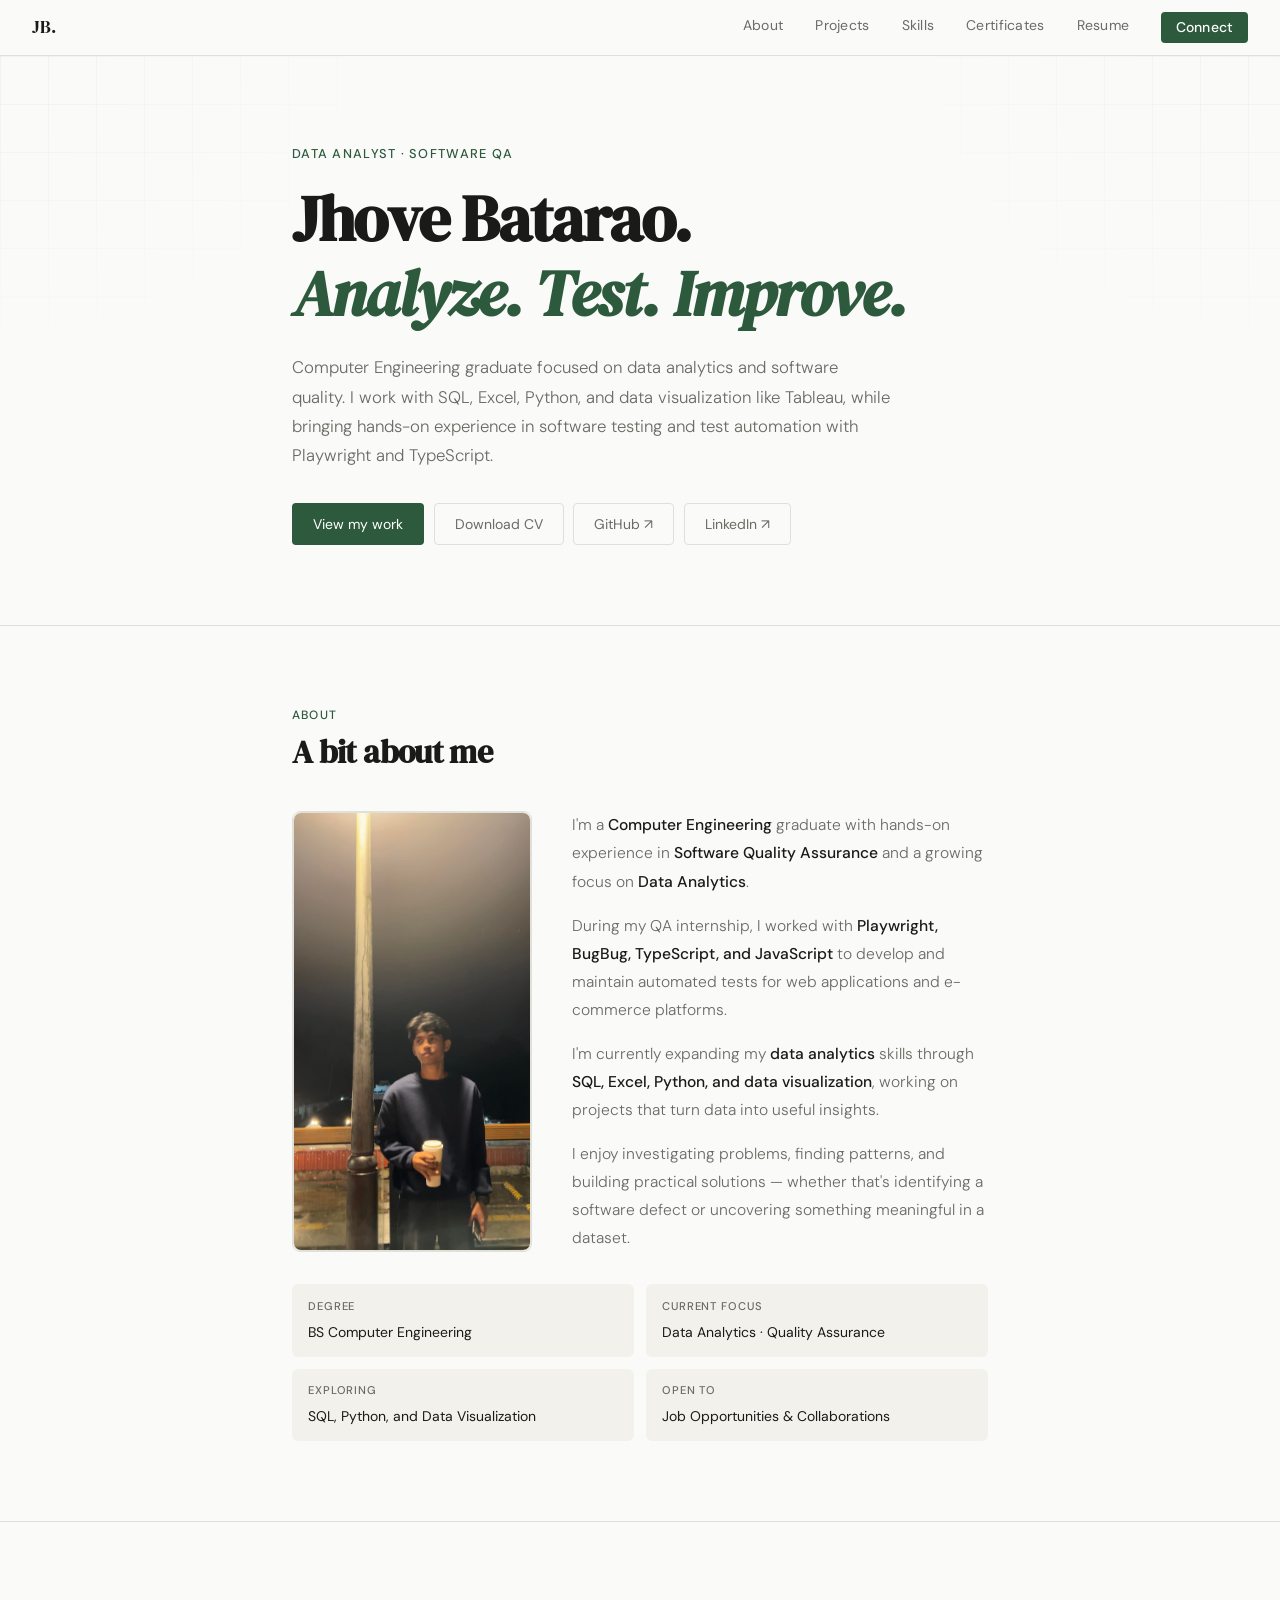
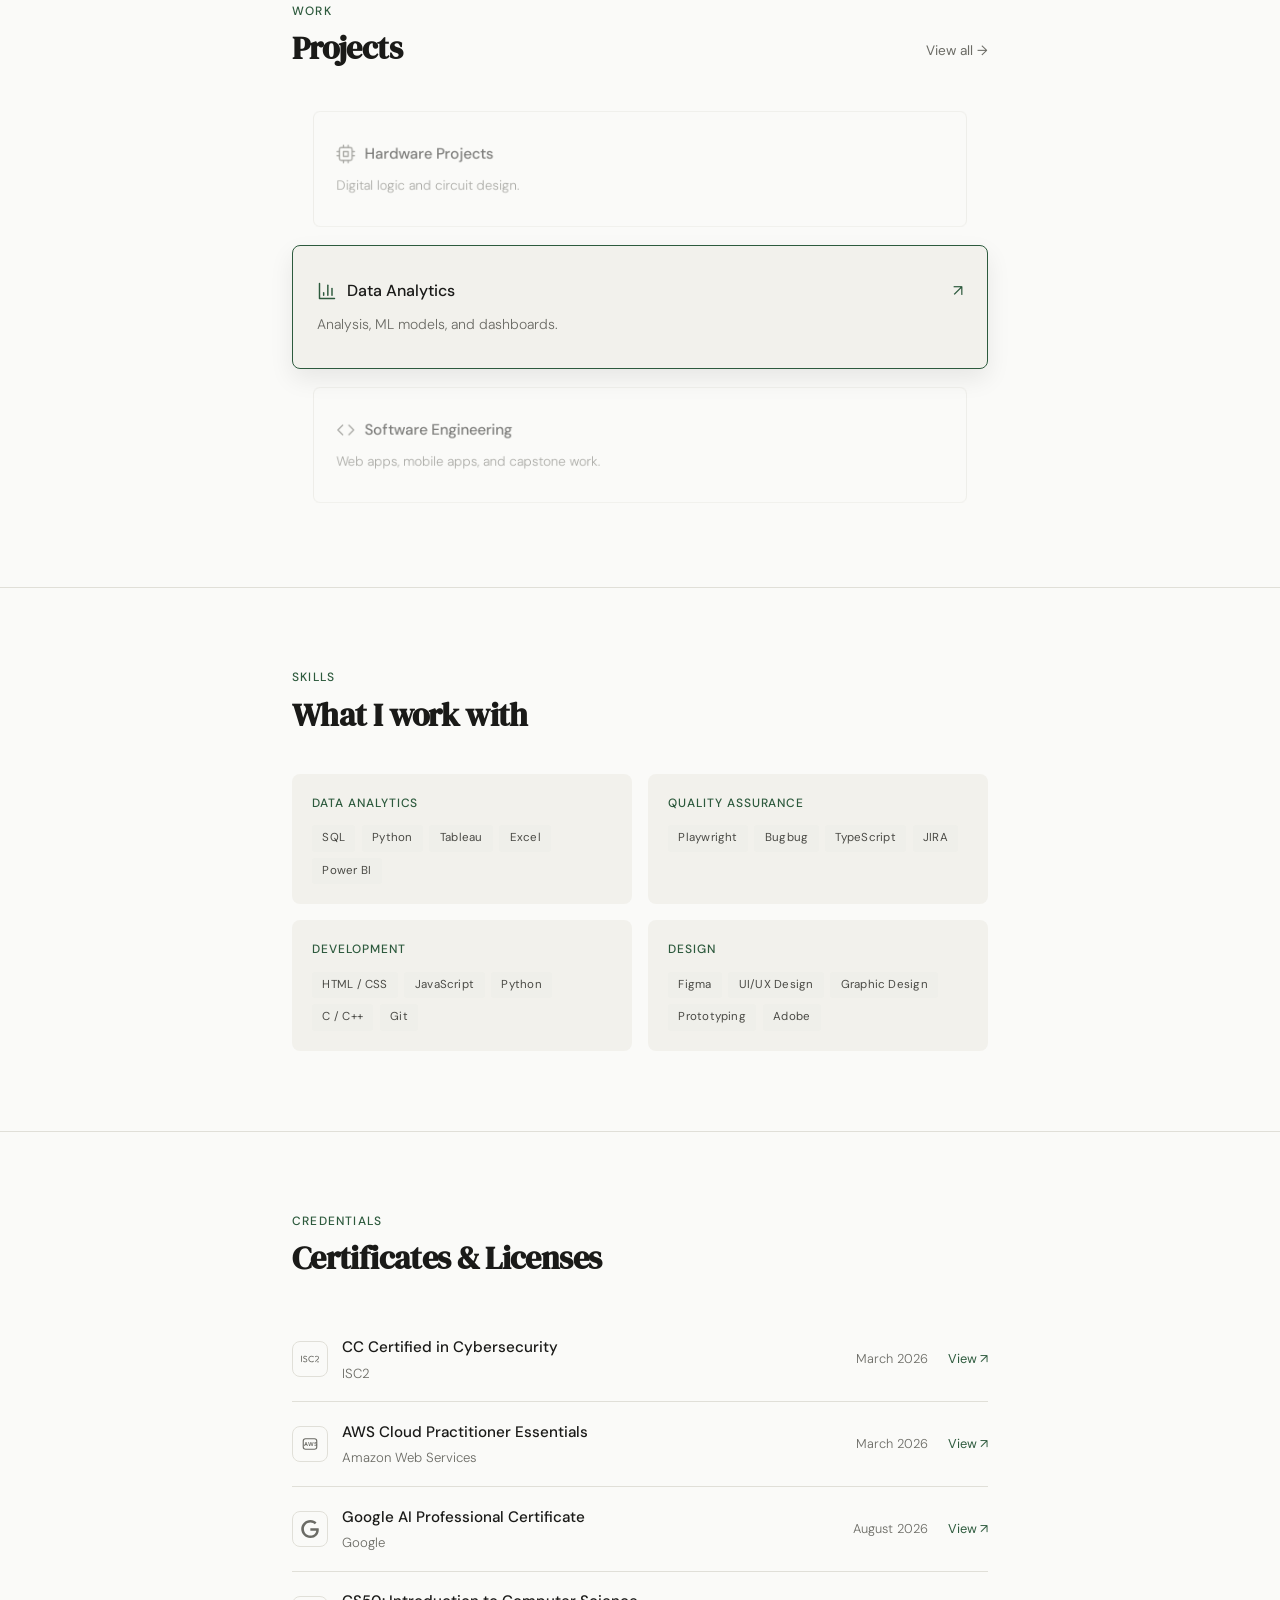
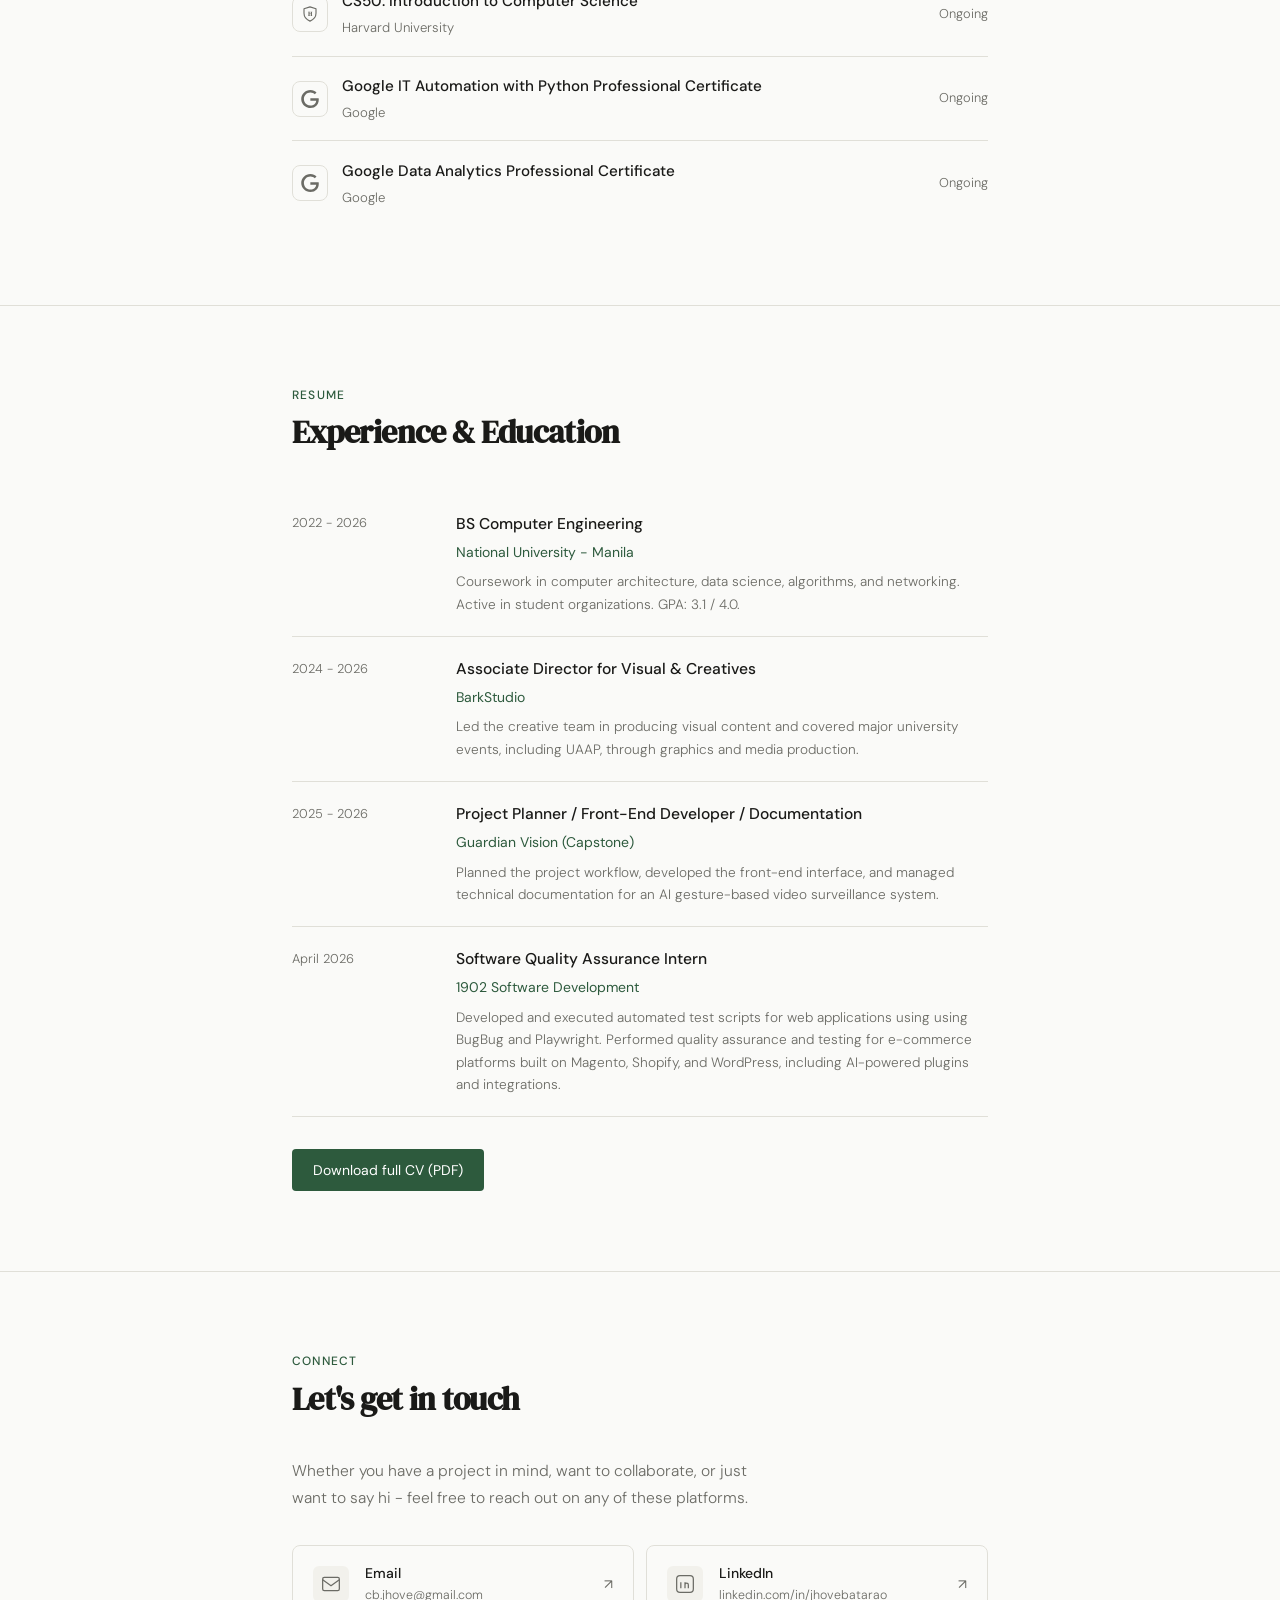
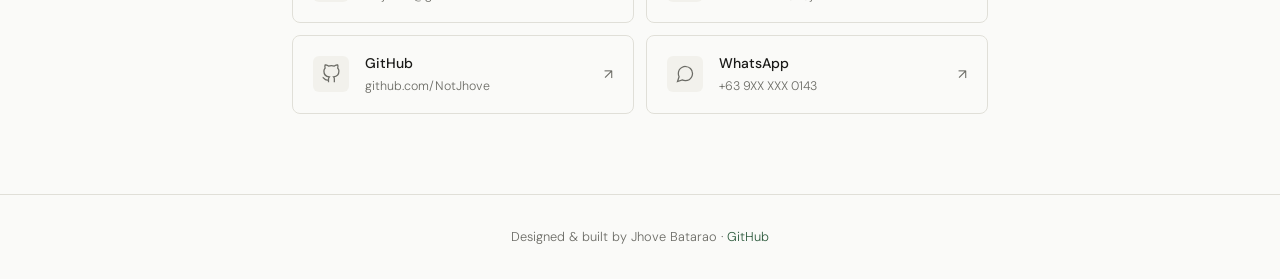
==== commit 79307ebc: "Updated the whole porftolio to match career path" ====
--- a/index.html
+++ b/index.html
@@ -8,6 +8,8 @@
   <link rel="preconnect" href="https://fonts.gstatic.com" crossorigin />
   <link href="https://fonts.googleapis.com/css2?family=DM+Serif+Display:ital@0;1&family=DM+Sans:ital,opsz,wght@0,9..40,300;0,9..40,400;0,9..40,500;1,9..40,300&display=swap" rel="stylesheet" />
   <link rel="stylesheet" href="style.css" />
+  <link rel="icon" type="image/png" href="images/title-logo.png" />
+  <link rel="apple-touch-icon" href="images/title-logo.png" />
 </head>
 <body>
 
@@ -30,14 +32,13 @@
   <!-- HERO -->
   <section id="hero">
     <div class="container">
-      <p class="hero-eyebrow">Computer Engineer</p>
+      <p class="hero-eyebrow">Data Analyst · Software QA</p>
       <h1 class="hero-name">Jhove Batarao.</h1>
-      <p class="hero-tagline"><strong><em>Imagine. Develop. Deliver.</strong></em></p>
+      <p class="hero-tagline"><strong><em>Analyze. Test. Improve.</strong></em></p>
       <p class="hero-bio">
-        I'm a Computer Engineering fresh graduate passionate about building reliable and user-focused software. 
-        From software quality assurance and test automation to clean, user-friendly interfaces, 
-        I enjoy creating thoughtful digital experiences while continuously exploring software development, 
-        UI/UX design, cloud computing, automation, and data science.
+        Computer Engineering graduate focused on data analytics and software quality. 
+        I work with SQL, Excel, Python, and data visualization like Tableau, while bringing hands-on experience in 
+        software testing and test automation with Playwright and TypeScript.
       </p>
       <div class="hero-links">
         <a href="#projects" class="btn btn-primary">View my work</a>
@@ -66,19 +67,20 @@
         <!-- COL 2: BIO TEXT -->
         <div class="about-text">
           <p>
-            I'm a <strong>Computer Engineering</strong> fresh graduate at 
-            <strong>National University - Manila</strong> with a genuine curiosity for how
-            things are built, both technically and visually. My background sits at the intersection
-            of engineering and design, allowing me to approach problems with both analytical thinking and user-focused creativity.
+            I'm a <strong>Computer Engineering</strong> graduate with hands-on experience in <strong>Software Quality Assurance</strong> 
+            and a growing focus on <strong>Data Analytics</strong>.
           </p>
           <p>
-            I have hands-on experience in <strong> Front-End Development, UI/UX, graphic design, and Software Quality Assurance</strong>. 
-            During my internship, I worked on <strong>automated testing</strong> for web applications using <strong>Playwright and BugBug</strong>, 
-            helping ensure the quality and reliability of e-commerce platforms. 
+            During my QA internship, I worked with <strong>Playwright, BugBug, TypeScript, and JavaScript</strong> to develop 
+            and maintain automated tests for web applications and e-commerce platforms.
           </p>
           <p>
-            I'm continuously expanding my skills in <strong>software development, automation, and cloud technologies</strong>, 
-            while also exploring data science as a potential path.
+            I'm currently expanding my <strong>data analytics</strong> skills through <strong>SQL, Excel, Python, and data visualization</strong>, 
+            working on projects that turn data into useful insights.
+          </p>
+          <p>
+            I enjoy investigating problems, finding patterns, and building practical solutions — whether that's 
+            identifying a software defect or uncovering something meaningful in a dataset.
           </p>
         </div>
 
@@ -90,11 +92,11 @@
           </div>
           <div class="fact-item">
             <p class="fact-label">Current focus</p>
-            <p class="fact-value">Automation · Quality Assurance </p>
+            <p class="fact-value">Data Analytics · Quality Assurance </p>
           </div>
           <div class="fact-item">
             <p class="fact-label">Exploring</p>
-            <p class="fact-value">Data Science & Machine Learning</p>
+            <p class="fact-value">SQL, Python, and Data Visualization</p>
           </div>
           <div class="fact-item">
             <p class="fact-label">Open to</p>
@@ -109,67 +111,49 @@
   <!-- PROJECTS -->
   <section id="projects">
     <div class="container">
-      <p class="section-label">Work</p>
-      <h2 class="section-title">Projects</h2>
-      <div class="projects-list">
-
-        <!-- Project 1 -->
-        <a href="https://bana-split.vercel.app/" target="_blank" class="project-card">
-          <div class="project-header">
-            <span class="project-name">Bana</span>
-            <span class="project-arrow">↗︎</span>
-          </div>
-          <p class="project-desc">
-            a bill-splitter that turns a group outing into individually itemized, 
-            printable/shareable receipts in minutes.
-          </p>
-          <div class="tags">
-            <span class="tag">Next.js</span>
-            <span class="tag">Typescript</span>
-            <span class="tag">Tailwind CSS</span>
-            <span class="tag">Vercel</span>
-            <span class="tag">Web App</span>
-          </div>
-        </a>
-
-        <!-- Project 2 -->
-        <a href="guardian-vision.html" class="project-card">
-          <div class="project-header">
-            <span class="project-name">Guardian Vision</span>
-            <span class="project-arrow">↗︎</span>
-          </div>
-          <p class="project-desc">
-            An AI-powered gesture-based monitoring system for video surveillance that detects and interprets human gestures to
-            enhance security and situational awareness.
-          </p>
-          <div class="tags">
-            <span class="tag">Python</span>
-            <span class="tag">Electron.js</span>
-            <span class="tag">Capstone</span>
-          </div>
-        </a>
-
-        <!-- Project 3 -->
-        <a href="hardware-project-1.html" class="project-card">
-          <div class="project-header">
-            <span class="project-name">Digital Clock</span>
-            <span class="project-arrow">↗︎</span>
-          </div>
-          <p class="project-desc">
-            A digital clock that counts from 0 to F on a single 7-segment display using only OR gate ICs.
-          </p>
-          <div class="tags">
-            <span class="tag">Hardware</span>
-            <span class="tag">Logic Gates Design</span>
-            <span class="tag">Circuits</span>
-          </div>
-        </a>
-
-      </div>
-
-      <div class="projects-cta">
-        <a href="projects.html" class="btn btn-primary">View all projects →</a>
-      </div>
+      <div class="section-head">
+        <div>
+          <p class="section-label">Work</p>
+          <h2 class="section-title">Projects</h2>
+        </div>
+        <a href="projects.html" class="view-all-link">View all <span class="view-all-arrow" aria-hidden="true">→</span></a>
+      </div>
+
+      <div class="category-grid">
+        <a class="category-card" href="projects.html?category=data">
+          <div class="category-top">
+            <div class="category-title">
+              <svg class="category-icon" viewBox="0 0 24 24" fill="none" stroke="currentColor" stroke-width="1.75" stroke-linecap="round" stroke-linejoin="round" aria-hidden="true"><path d="M3 3v18h18"/><path d="M18 17V9"/><path d="M13 17V5"/><path d="M8 17v-3"/></svg>
+              <h3 class="category-name">Data Analytics</h3>
+            </div>
+            <span class="category-arrow" aria-hidden="true">↗︎</span>
+          </div>
+          <p class="category-desc">Analysis, ML models, and dashboards.</p>
+        </a>
+
+        <a class="category-card" href="projects.html?category=software">
+          <div class="category-top">
+            <div class="category-title">
+              <svg class="category-icon" viewBox="0 0 24 24" fill="none" stroke="currentColor" stroke-width="1.75" stroke-linecap="round" stroke-linejoin="round" aria-hidden="true"><polyline points="16 18 22 12 16 6"/><polyline points="8 6 2 12 8 18"/></svg>
+              <h3 class="category-name">Software Engineering</h3>
+            </div>
+            <span class="category-arrow" aria-hidden="true">↗︎</span>
+          </div>
+          <p class="category-desc">Web apps, mobile apps, and capstone work.</p>
+        </a>
+
+        <a class="category-card" href="projects.html?category=hardware">
+          <div class="category-top">
+            <div class="category-title">
+              <svg class="category-icon" viewBox="0 0 24 24" fill="none" stroke="currentColor" stroke-width="1.75" stroke-linecap="round" stroke-linejoin="round" aria-hidden="true"><rect x="4" y="4" width="16" height="16" rx="2"/><rect x="9" y="9" width="6" height="6"/><path d="M9 1v3M15 1v3M9 20v3M15 20v3M20 9h3M20 14h3M1 9h3M1 14h3"/></svg>
+              <h3 class="category-name">Hardware Projects</h3>
+            </div>
+            <span class="category-arrow" aria-hidden="true">↗︎</span>
+          </div>
+          <p class="category-desc">Digital logic and circuit design.</p>
+        </a>
+      </div>
+      <!-- <p class="category-hint">Tap the card above or below to bring it forward, then tap the middle card to open it.</p> -->
     </div>
   </section>
 
@@ -179,6 +163,38 @@
       <p class="section-label">Skills</p>
       <h2 class="section-title">What I work with</h2>
       <div class="skills-grid">
+
+        <div class="skill-group">
+          <p class="skill-group-title">Data Analytics</p>
+          <div class="skill-list">
+            <span class="tag">SQL</span>
+            <span class="tag">Python</span>
+            <span class="tag">Tableau</span>
+            <span class="tag">Excel</span>
+            <span class="tag">Power BI</span>
+          </div>
+        </div>
+
+        <div class="skill-group">
+          <p class="skill-group-title">Quality Assurance</p>
+          <div class="skill-list">
+            <span class="tag">Playwright</span>
+            <span class="tag">Bugbug</span>
+            <span class="tag">TypeScript</span>
+            <span class="tag">JIRA</span>
+          </div>
+        </div>
+
+        <div class="skill-group">
+          <p class="skill-group-title">Development</p>
+          <div class="skill-list">
+            <span class="tag">HTML / CSS</span>
+            <span class="tag">JavaScript</span>
+            <span class="tag">Python</span>
+            <span class="tag">C / C++</span>
+            <span class="tag">Git</span>
+          </div>
+        </div>
 
         <div class="skill-group">
           <p class="skill-group-title">Design</p>
@@ -191,37 +207,6 @@
           </div>
         </div>
 
-        <div class="skill-group">
-          <p class="skill-group-title">Development</p>
-          <div class="skill-list">
-            <span class="tag">HTML / CSS</span>
-            <span class="tag">JavaScript</span>
-            <span class="tag">Python</span>
-            <span class="tag">C / C++</span>
-            <span class="tag">Git</span>
-          </div>
-        </div>
-
-        <div class="skill-group">
-          <p class="skill-group-title">Quality Assurance</p>
-          <div class="skill-list">
-            <span class="tag">Playwright</span>
-            <span class="tag">Bugbug</span>
-            <span class="tag">TypeScript</span>
-          </div>
-        </div>
-
-        <div class="skill-group">
-          <p class="skill-group-title">Exploring</p>
-          <div class="skill-list">
-            <span class="tag">JIRA</span>
-            <span class="tag">Selenium</span>
-            <span class="tag">SQL</span>
-            <span class="tag">React</span>
-            <span class="tag">Cloud</span>
-          </div>
-        </div>
-
       </div>
     </div>
   </section>
@@ -235,8 +220,11 @@
 
         <div class="cert-item">
           <div class="cert-main">
-            <p class="cert-name">CC Certified in Cybersecurity</p>
-            <p class="cert-issuer">ISC2</p>
+            <span class="cert-logo" aria-hidden="true"><svg viewBox="0 0 24 24" fill="currentColor"><path d="M14.153 8.677c.876 0 1.592.333 2.196.839.014.012.063.051.077.064.059.049.071.052.142-.022l.068-.072.518-.566c.055-.065.046-.07.006-.112l-.071-.069c-.777-.69-1.776-1.183-2.936-1.183-2.454 0-4.366 1.972-4.366 4.45s1.912 4.438 4.366 4.438c1.16 0 2.161-.523 2.939-1.226.086-.074.118-.101.032-.187l-.528-.577c-.086-.087-.109-.066-.195.008-.604.505-1.372.861-2.248.861-1.763 0-3.194-1.431-3.194-3.317 0-1.898 1.431-3.329 3.194-3.329ZM4.1 9.824c0-.752.617-1.208 1.443-1.208.716 0 1.246.296 1.814.826.086.086.114.134.2.035l.512-.553c.087-.099.04-.123-.046-.209a3.317 3.317 0 0 0-2.492-1.159c-1.419 0-2.541.924-2.541 2.256 0 2.786 4.292 2.207 4.292 4.142 0 .789-.69 1.406-1.714 1.406-.985 0-1.504-.454-2.047-.971-.086-.087-.105-.107-.179-.033l-.585.553c-.087.074-.078.08-.017.179.561.756 1.607 1.344 2.828 1.344 1.53 0 2.849-1.011 2.849-2.429 0-2.934-4.317-2.28-4.317-4.179ZM1.147 7.639v7.616a.06.06 0 0 1-.019.044L.044 16.346c-.016.016-.044.004-.044-.019V7.639c0-.014.012-.026.026-.026h1.095c.014 0 .026.012.026.026Zm20.056-.066c-1.11 0-1.99.49-2.533 1.168a1.213 1.213 0 0 0-.057.081c-.04.061-.029.066.027.128.14.156.576.649.576.649.018.019.035.02.051.006l.075-.071c.346-.358.936-.95 1.849-.95 1.024 0 1.64.642 1.64 1.578 0 1.33-.762 1.962-2.459 3.389-.494.415-1.405 1.215-1.633 1.414a.158.158 0 0 0-.052.117v1.194c0 .053.063.082.103.047.468-.411 2.405-2.107 3.034-2.641 1.629-1.384 2.068-2.324 2.068-3.532 0-1.467-1.06-2.577-2.689-2.577Zm2.734 7.792H21.2a.064.064 0 0 0-.064.064v.81c0 .035.029.063.064.063h2.737a.063.063 0 0 0 .063-.063v-.81a.064.064 0 0 0-.063-.064Z"/></svg></span>
+            <div class="cert-text">
+              <p class="cert-name">CC Certified in Cybersecurity</p>
+              <p class="cert-issuer">ISC2</p>
+            </div>
           </div>
           <div class="cert-meta">
             <span class="cert-date">March 2026</span>
@@ -246,8 +234,11 @@
 
         <div class="cert-item">
           <div class="cert-main">
-            <p class="cert-name">AWS Cloud Practitioner Essentials</p>
-            <p class="cert-issuer">Amazon Web Services</p>
+            <span class="cert-logo" aria-hidden="true"><svg viewBox="0 0 24 24" fill="none" stroke="currentColor" stroke-width="1.5" stroke-linejoin="round"><rect x="3" y="5" width="18" height="14" rx="3"/><text x="12" y="15.2" text-anchor="middle" font-size="7.5" font-weight="700" font-family="DM Sans, sans-serif" fill="currentColor" stroke="none">AWS</text></svg></span>
+            <div class="cert-text">
+              <p class="cert-name">AWS Cloud Practitioner Essentials</p>
+              <p class="cert-issuer">Amazon Web Services</p>
+            </div>
           </div>
           <div class="cert-meta">
             <span class="cert-date">March 2026</span>
@@ -257,8 +248,25 @@
 
         <div class="cert-item">
           <div class="cert-main">
-            <p class="cert-name">CS50: Introduction to Computer Science</p>
-            <p class="cert-issuer">Harvard University</p>
+            <span class="cert-logo" aria-hidden="true"><svg viewBox="0 0 24 24" fill="currentColor"><path d="M12.48 10.92v3.28h7.84c-.24 1.84-.853 3.187-1.787 4.133-1.147 1.147-2.933 2.4-6.053 2.4-4.827 0-8.6-3.893-8.6-8.72s3.773-8.72 8.6-8.72c2.6 0 4.507 1.027 5.907 2.347l2.307-2.307C18.747 1.44 16.133 0 12.48 0 5.867 0 .307 5.387.307 12s5.56 12 12.173 12c3.573 0 6.267-1.173 8.373-3.36 2.16-2.16 2.84-5.213 2.84-7.667 0-.76-.053-1.467-.173-2.053H12.48z"/></svg></span>
+            <div class="cert-text">
+              <p class="cert-name">Google AI Professional Certificate</p>
+              <p class="cert-issuer">Google</p>
+            </div>
+          </div>
+          <div class="cert-meta">
+            <span class="cert-date">August 2026</span>
+            <a href="https://coursera.org/share/afe90d224da5a26ad5f560ccb2f3c947" class="cert-link" target="_blank">View ↗︎</a>
+          </div>
+        </div>
+
+        <div class="cert-item">
+          <div class="cert-main">
+            <span class="cert-logo" aria-hidden="true"><svg viewBox="0 0 24 24" fill="none" stroke="currentColor" stroke-width="1.5" stroke-linejoin="round"><path d="M12 2.5 20 5v6c0 5-3.5 8.5-8 10.5C7.5 19.5 4 16 4 11V5z"/><text x="12" y="14.5" text-anchor="middle" font-size="8" font-weight="700" font-family="DM Serif Display, serif" fill="currentColor" stroke="none">H</text></svg></span>
+            <div class="cert-text">
+              <p class="cert-name">CS50: Introduction to Computer Science</p>
+              <p class="cert-issuer">Harvard University</p>
+            </div>
           </div>
           <div class="cert-meta">
             <span class="cert-date">Ongoing</span>
@@ -268,8 +276,11 @@
 
         <div class="cert-item">
           <div class="cert-main">
-            <p class="cert-name">Google IT Automation with Python Professional Certificate</p>
-            <p class="cert-issuer">Google</p>
+            <span class="cert-logo" aria-hidden="true"><svg viewBox="0 0 24 24" fill="currentColor"><path d="M12.48 10.92v3.28h7.84c-.24 1.84-.853 3.187-1.787 4.133-1.147 1.147-2.933 2.4-6.053 2.4-4.827 0-8.6-3.893-8.6-8.72s3.773-8.72 8.6-8.72c2.6 0 4.507 1.027 5.907 2.347l2.307-2.307C18.747 1.44 16.133 0 12.48 0 5.867 0 .307 5.387.307 12s5.56 12 12.173 12c3.573 0 6.267-1.173 8.373-3.36 2.16-2.16 2.84-5.213 2.84-7.667 0-.76-.053-1.467-.173-2.053H12.48z"/></svg></span>
+            <div class="cert-text">
+              <p class="cert-name">Google IT Automation with Python Professional Certificate</p>
+              <p class="cert-issuer">Google</p>
+            </div>
           </div>
           <div class="cert-meta">
             <span class="cert-date">Ongoing</span>
@@ -279,19 +290,11 @@
 
         <div class="cert-item">
           <div class="cert-main">
-            <p class="cert-name">Google AI Professional Certificate</p>
-            <p class="cert-issuer">Google</p>
-          </div>
-          <div class="cert-meta">
-            <span class="cert-date">Ongoing</span>
-            <!-- <a href="#" class="cert-link" target="_blank">View ↗︎</a> -->
-          </div>
-        </div>
-
-        <div class="cert-item">
-          <div class="cert-main">
-            <p class="cert-name">Google Data Analytics Professional Certificate</p>
-            <p class="cert-issuer">Google</p>
+            <span class="cert-logo" aria-hidden="true"><svg viewBox="0 0 24 24" fill="currentColor"><path d="M12.48 10.92v3.28h7.84c-.24 1.84-.853 3.187-1.787 4.133-1.147 1.147-2.933 2.4-6.053 2.4-4.827 0-8.6-3.893-8.6-8.72s3.773-8.72 8.6-8.72c2.6 0 4.507 1.027 5.907 2.347l2.307-2.307C18.747 1.44 16.133 0 12.48 0 5.867 0 .307 5.387.307 12s5.56 12 12.173 12c3.573 0 6.267-1.173 8.373-3.36 2.16-2.16 2.84-5.213 2.84-7.667 0-.76-.053-1.467-.173-2.053H12.48z"/></svg></span>
+            <div class="cert-text">
+              <p class="cert-name">Google Data Analytics Professional Certificate</p>
+              <p class="cert-issuer">Google</p>
+            </div>
           </div>
           <div class="cert-meta">
             <span class="cert-date">Ongoing</span>
@@ -375,7 +378,7 @@
       </div>
 
       <div class="resume-cta">
-        <a href="https://drive.google.com/file/d/1-zghhRsDaMUY1hezbeh2vAh7J-QTqdbc/view?usp=sharing" download class="btn btn-primary">Download full CV (PDF)</a>
+        <a href="https://drive.google.com/file/d/1t2hdXtTDJu-W6p8QcHQcLHVLqrboVlI0/view?usp=sharing" download class="btn btn-primary">Download full CV (PDF)</a>
       </div>
     </div>
   </section>
@@ -399,7 +402,7 @@
           </div>
           <div class="connect-info">
             <p class="connect-platform">Email</p>
-            <p class="connect-handle">cb.jhvoe@gmail.com</p>
+            <p class="connect-handle">cb.jhove@gmail.com</p>
           </div>
           <span class="connect-arrow">↗︎</span>
         </a>
@@ -429,32 +432,6 @@
           </div>
           <span class="connect-arrow">↗︎</span>
         </a>
-        <!-- Remove (too personal) -->
-        <!-- <a href="https://facebook.com/kizaru.org/" target="_blank" class="connect-card">
-          <div class="connect-icon">
-            <svg width="20" height="20" viewBox="0 0 24 24" fill="none" stroke="currentColor" stroke-width="1.5">
-              <path d="M18 2h-3a5 5 0 0 0-5 5v3H7v4h3v8h4v-8h3l1-4h-4V7a1 1 0 0 1 1-1h3z"/>
-            </svg>
-          </div>
-          <div class="connect-info">
-            <p class="connect-platform">Facebook</p>
-            <p class="connect-handle">facebook.com/kizaru.org/</p>
-          </div>
-          <span class="connect-arrow">↗︎</span>
-        </a> -->
-        <!-- Remove (too personal) -->
-        <!-- <a href="https://instagram.com/stwonj/" target="_blank" class="connect-card">
-          <div class="connect-icon">
-            <svg width="20" height="20" viewBox="0 0 24 24" fill="none" stroke="currentColor" stroke-width="1.5">
-              <rect x="2" y="2" width="20" height="20" rx="5"/><circle cx="12" cy="12" r="4"/><circle cx="17.5" cy="6.5" r="0.5" fill="currentColor"/>
-            </svg>
-          </div>
-          <div class="connect-info">
-            <p class="connect-platform">Instagram</p>
-            <p class="connect-handle">@stwonj</p>
-          </div>
-          <span class="connect-arrow">↗︎</span>
-        </a> -->
  
         <a href="https://wa.me/639184090143" target="_blank" class="connect-card">
           <div class="connect-icon">
--- a/style.css
+++ b/style.css
@@ -328,6 +328,17 @@
   transition: opacity 0.4s ease;
 }
 
+/* Desktop: swap on hover (only on devices that can really hover) */
+@media (hover: hover) and (pointer: fine) {
+  .about-photo-swap:hover .photo-hover { opacity: 1; }
+  .about-photo-swap:hover .photo-default { opacity: 0; }
+}
+
+/* Touch: swap is toggled by tapping (JS adds/removes .swapped) */
+.about-photo-swap.swapped .photo-hover { opacity: 1; }
+.about-photo-swap.swapped .photo-default { opacity: 0; }
+
+
 .about-photo-placeholder {
   width: 100%;
   aspect-ratio: 1 / 1;
@@ -491,9 +502,255 @@
   opacity: 0.4;
 }
 
-.projects-cta {
-  margin-top: 1.5rem;
-}
+/* Section header row: title on the left, subtle "View all" link on the right */
+.section-head {
+  display: flex;
+  align-items: flex-end;
+  justify-content: space-between;
+  gap: 1rem;
+  margin-bottom: 2.5rem;
+}
+
+.section-head .section-title { margin-bottom: 0; }
+
+.view-all-link {
+  flex-shrink: 0;
+  padding-bottom: 0.35rem;
+  font-size: 0.85rem;
+  color: var(--muted);
+  text-decoration: none;
+  white-space: nowrap;
+  transition: color 0.3s ease;
+}
+
+.view-all-arrow {
+  display: inline-block;
+  transition: transform 0.35s cubic-bezier(0.22, 1, 0.36, 1);
+}
+
+.view-all-link:focus-visible,
+.view-all-link:active { color: var(--accent); }
+
+.view-all-link:focus-visible .view-all-arrow,
+.view-all-link:active .view-all-arrow { transform: translateX(3px); }
+
+@media (hover: hover) and (pointer: fine) {
+  .view-all-link:hover { color: var(--accent); }
+  .view-all-link:hover .view-all-arrow { transform: translateX(3px); }
+}
+
+@media (prefers-reduced-motion: reduce) {
+  .view-all-link,
+  .view-all-arrow { transition: none; }
+}
+
+/* ---- Project category cards ---- */
+
+/* Base (no-JS fallback): simple vertical stack of rectangular cards */
+.category-grid {
+  display: flex;
+  flex-direction: column;
+  gap: 1.5rem;
+}
+
+.category-card {
+  display: block;
+  padding: 1.5rem;
+  border: 1px solid var(--border);
+  border-radius: 8px;
+  background: var(--bg);
+  color: inherit;
+  text-decoration: none;
+  -webkit-tap-highlight-color: transparent;
+  transition: border-color 0.3s ease, background-color 0.3s ease;
+}
+
+.category-card:hover { border-color: var(--accent); }
+
+.category-top {
+  display: flex;
+  align-items: flex-start;
+  justify-content: space-between;
+  margin-bottom: 0.6rem;
+}
+
+.category-title {
+  display: flex;
+  align-items: center;
+  gap: 0.65rem;
+}
+
+.category-icon {
+  flex-shrink: 0;
+  width: 20px;
+  height: 20px;
+  color: var(--muted);
+  transition: color 0.3s ease, transform 0.45s cubic-bezier(0.22, 1, 0.36, 1);
+}
+
+/* Icon picks up the accent on the selected card (and on hover for side cards) */
+.is-carousel .category-card[data-pos="0"] .category-icon { color: var(--accent); }
+
+@media (hover: hover) and (pointer: fine) {
+  .category-card:hover .category-icon { color: var(--accent); }
+}
+
+@media (prefers-reduced-motion: reduce) {
+  .category-icon { transition: none; }
+}
+
+.category-name {
+  font-size: 1rem;
+  font-weight: 500;
+  color: var(--text);
+}
+
+.category-arrow {
+  flex-shrink: 0;
+  margin-left: 1rem;
+  font-size: 1rem;
+  color: var(--muted);
+  font-variant-emoji: text;
+  transition: transform 0.35s cubic-bezier(0.22, 1, 0.36, 1), color 0.3s ease, opacity 0.3s ease;
+}
+
+.category-desc {
+  font-size: 0.875rem;
+  font-weight: 300;
+  line-height: 1.6;
+  color: var(--muted);
+}
+
+/* ---- Vertical carousel (enabled by JS via .is-carousel) ----
+   Three cards sit in a column. The middle one is "selected";
+   clicking the top or bottom card slides it into the middle. */
+
+.category-grid.is-carousel {
+  --card-h: 124px;
+  --card-gap: 14px;
+  --slide: cubic-bezier(0.22, 1, 0.36, 1);
+  display: block;
+  position: relative;
+  height: calc(var(--card-h) * 3 + var(--card-gap) * 2);
+}
+
+.is-carousel .category-card {
+  position: absolute;
+  top: 0;
+  left: 0;
+  right: 0;
+  height: var(--card-h);
+  display: flex;
+  flex-direction: column;
+  justify-content: center;
+  cursor: pointer;
+  will-change: transform, opacity;
+  transition:
+    transform 0.55s var(--slide),
+    opacity 0.45s ease,
+    border-color 0.3s ease,
+    background-color 0.3s ease,
+    box-shadow 0.45s ease;
+}
+
+/* Positions: -1 = above, 0 = selected (middle), 1 = below */
+.is-carousel .category-card[data-pos="-1"] {
+  transform: translateY(0) scale(0.94);
+  opacity: 0.55;
+  z-index: 1;
+}
+
+.is-carousel .category-card[data-pos="0"] {
+  transform: translateY(calc(var(--card-h) + var(--card-gap))) scale(1);
+  opacity: 1;
+  z-index: 2;
+  border-color: var(--accent);
+  background: var(--surface);
+  box-shadow: 0 10px 24px rgba(0, 0, 0, 0.08);
+}
+
+.is-carousel .category-card[data-pos="1"] {
+  transform: translateY(calc((var(--card-h) + var(--card-gap)) * 2)) scale(0.94);
+  opacity: 0.55;
+  z-index: 1;
+}
+
+/* A card wrapping from top to bottom (or back) fades in at its new spot
+   instead of flying across the selected card */
+.is-carousel .category-card.jump {
+  transition: none;
+  opacity: 0;
+}
+
+/* Only the selected card shows the "open" arrow */
+.is-carousel .category-card:not([data-pos="0"]) .category-arrow { opacity: 0; }
+.is-carousel .category-card[data-pos="0"] .category-arrow { color: var(--accent); }
+
+.category-hint {
+  margin-top: 1rem;
+  font-size: 0.78rem;
+  color: var(--muted);
+}
+
+/* Hover / press feedback (hover only on devices that can hover) */
+@media (hover: hover) and (pointer: fine) {
+  .is-carousel .category-card:not([data-pos="0"]):hover {
+    opacity: 0.85;
+    border-color: var(--accent);
+  }
+
+  .is-carousel .category-card[data-pos="0"]:hover .category-arrow {
+    transform: translate(3px, -3px);
+  }
+}
+
+.is-carousel .category-card:focus-visible {
+  outline: 2px solid var(--accent);
+  outline-offset: 2px;
+}
+
+@media (max-width: 600px) {
+  .category-grid.is-carousel {
+    --card-h: 136px;
+    --card-gap: 12px;
+  }
+}
+
+@media (prefers-reduced-motion: reduce) {
+  .is-carousel .category-card,
+  .category-arrow { transition: none; }
+}
+
+/* ---- Projects page filter chips ---- */
+
+.project-filters {
+  display: flex;
+  flex-wrap: wrap;
+  gap: 0.5rem;
+  margin-bottom: 1.75rem;
+}
+
+.filter-btn {
+  font-family: inherit;
+  font-size: 0.8rem;
+  padding: 0.45rem 0.9rem;
+  border: 1px solid var(--border);
+  border-radius: 999px;
+  background: transparent;
+  color: var(--muted);
+  cursor: pointer;
+  transition: border-color 0.25s ease, color 0.25s ease, background-color 0.25s ease;
+}
+
+.filter-btn:hover,
+.filter-btn.active {
+  border-color: var(--accent);
+  color: var(--accent);
+}
+
+.filter-btn.active { background: var(--accent-light); }
+
+.project-card.is-hidden { display: none; }
 
 /* ================================
    SKILLS
@@ -548,7 +805,40 @@
 .cert-item:last-child { border-bottom: none; }
 
 .cert-main {
+  display: flex;
+  align-items: center;
+  gap: 0.9rem;
   min-width: 0;
+}
+
+.cert-text { min-width: 0; }
+
+.cert-logo {
+  flex-shrink: 0;
+  display: grid;
+  place-items: center;
+  width: 36px;
+  height: 36px;
+  border: 1px solid var(--border);
+  border-radius: 8px;
+  color: var(--muted);
+  transition: color 0.3s ease, border-color 0.3s ease;
+}
+
+.cert-logo svg {
+  width: 18px;
+  height: 18px;
+  display: block;
+}
+
+.cert-item:focus-within .cert-logo { color: var(--text); border-color: var(--text); }
+
+@media (hover: hover) and (pointer: fine) {
+  .cert-item:hover .cert-logo { color: var(--text); border-color: var(--muted); }
+}
+
+@media (prefers-reduced-motion: reduce) {
+  .cert-logo { transition: none; }
 }
 
 .cert-name {
@@ -998,6 +1288,53 @@
   border-top: 1px solid var(--border);
   padding: 2rem 0;
   text-align: center;
+}
+
+/* Very faint grid lines in the top-left and top-right corners.
+   Fixed to the screen (starts just below the 56px nav) so they stay
+   visible while scrolling, and fade out toward the center. */
+body::before {
+  content: '';
+  position: fixed;
+  top: 56px;
+  left: 0;
+  right: 0;
+  height: 340px;
+  z-index: -1;
+  pointer-events: none;
+  --grid-line: var(--border);
+  background-image:
+    linear-gradient(to right, var(--grid-line) 1px, transparent 1px),
+    linear-gradient(to bottom, var(--grid-line) 1px, transparent 1px);
+  background-size: 48px 48px;
+  background-position: left top;
+  opacity: 0.4;
+  -webkit-mask-image:
+    radial-gradient(ellipse 34% 100% at 0% 0%, #000 0%, transparent 100%),
+    radial-gradient(ellipse 34% 100% at 100% 0%, #000 0%, transparent 100%);
+  mask-image:
+    radial-gradient(ellipse 34% 100% at 0% 0%, #000 0%, transparent 100%),
+    radial-gradient(ellipse 34% 100% at 100% 0%, #000 0%, transparent 100%);
+}
+
+@supports (color: color-mix(in srgb, red, blue)) {
+  body::before {
+    --grid-line: color-mix(in srgb, var(--text) 10%, transparent);
+    opacity: 0.35;
+  }
+}
+
+@media (max-width: 600px) {
+  body::before {
+    height: 240px;
+    background-size: 32px 32px;
+    -webkit-mask-image:
+      radial-gradient(ellipse 55% 100% at 0% 0%, #000 0%, transparent 100%),
+      radial-gradient(ellipse 55% 100% at 100% 0%, #000 0%, transparent 100%);
+    mask-image:
+      radial-gradient(ellipse 55% 100% at 0% 0%, #000 0%, transparent 100%),
+      radial-gradient(ellipse 55% 100% at 100% 0%, #000 0%, transparent 100%);
+  }
 }
 
 footer p {
@@ -1234,4 +1571,124 @@
 
 .resume-item-link.tapped .resume-item-content {
   transform: translateX(-120px);
+}
+
+/* ================================
+   DATA ANALYTICS PAGE: repo screen + Tableau embed
+   ================================ */
+
+.repo-screen {
+  border: 1px solid var(--border);
+  border-radius: 8px;
+  background: var(--surface);
+  overflow: hidden;
+  max-width: 680px;
+}
+
+.repo-screen-bar {
+  display: flex;
+  align-items: center;
+  gap: 0.4rem;
+  padding: 0.6rem 0.85rem;
+  border-bottom: 1px solid var(--border);
+  background: var(--bg);
+}
+
+.repo-dot {
+  width: 9px;
+  height: 9px;
+  border-radius: 50%;
+  background: var(--border);
+}
+
+.repo-url {
+  margin-left: 0.6rem;
+  font-family: ui-monospace, SFMono-Regular, Menlo, Consolas, monospace;
+  font-size: 0.72rem;
+  color: var(--muted);
+  overflow: hidden;
+  text-overflow: ellipsis;
+  white-space: nowrap;
+}
+
+.repo-screen-body { padding: 1.1rem 1.25rem 1.25rem; }
+
+.repo-name {
+  font-family: ui-monospace, SFMono-Regular, Menlo, Consolas, monospace;
+  font-size: 0.85rem;
+  color: var(--muted);
+  margin-bottom: 0.35rem;
+}
+
+.repo-name strong { color: var(--accent); font-weight: 500; }
+
+.repo-desc {
+  font-size: 0.875rem;
+  color: var(--muted);
+  font-weight: 300;
+  margin-bottom: 0.9rem;
+}
+
+.repo-code {
+  margin: 0 0 1rem;
+  padding: 0.85rem 1rem;
+  background: var(--bg);
+  border: 1px solid var(--border);
+  border-radius: 6px;
+  overflow-x: auto;
+  font-family: ui-monospace, SFMono-Regular, Menlo, Consolas, monospace;
+  font-size: 0.75rem;
+  line-height: 1.6;
+  color: var(--text);
+}
+
+.repo-code .k { color: var(--accent); font-weight: 500; }
+.repo-code .c { color: var(--muted); font-style: italic; }
+
+.btn-subtle {
+  padding: 0.35rem 0.85rem;
+  font-size: 0.8rem;
+}
+
+.tableau-wrap {
+  width: 100%;
+  border: 1px solid var(--border);
+  border-radius: 8px;
+  background: var(--surface);
+  overflow: hidden;
+}
+
+.tableau-wrap tableau-viz {
+  display: block;
+  width: 100%;
+  min-height: 520px;
+}
+
+@media (max-width: 600px) {
+  .tableau-wrap tableau-viz { min-height: 420px; }
+}
+
+/* Section header row with action button on the right */
+.section-head {
+  display: flex;
+  justify-content: space-between;
+  align-items: flex-end;
+  gap: 1rem;
+  flex-wrap: wrap;
+  margin-bottom: 2.5rem;
+}
+
+.section-head .section-title { margin-bottom: 0; }
+
+.btn-green {
+  background: transparent;
+  border: none;
+  color: var(--accent);
+  font-weight: 400;
+  white-space: nowrap;
+}
+
+.btn-green:hover {
+  background: transparent;
+  color: var(--text);
 }
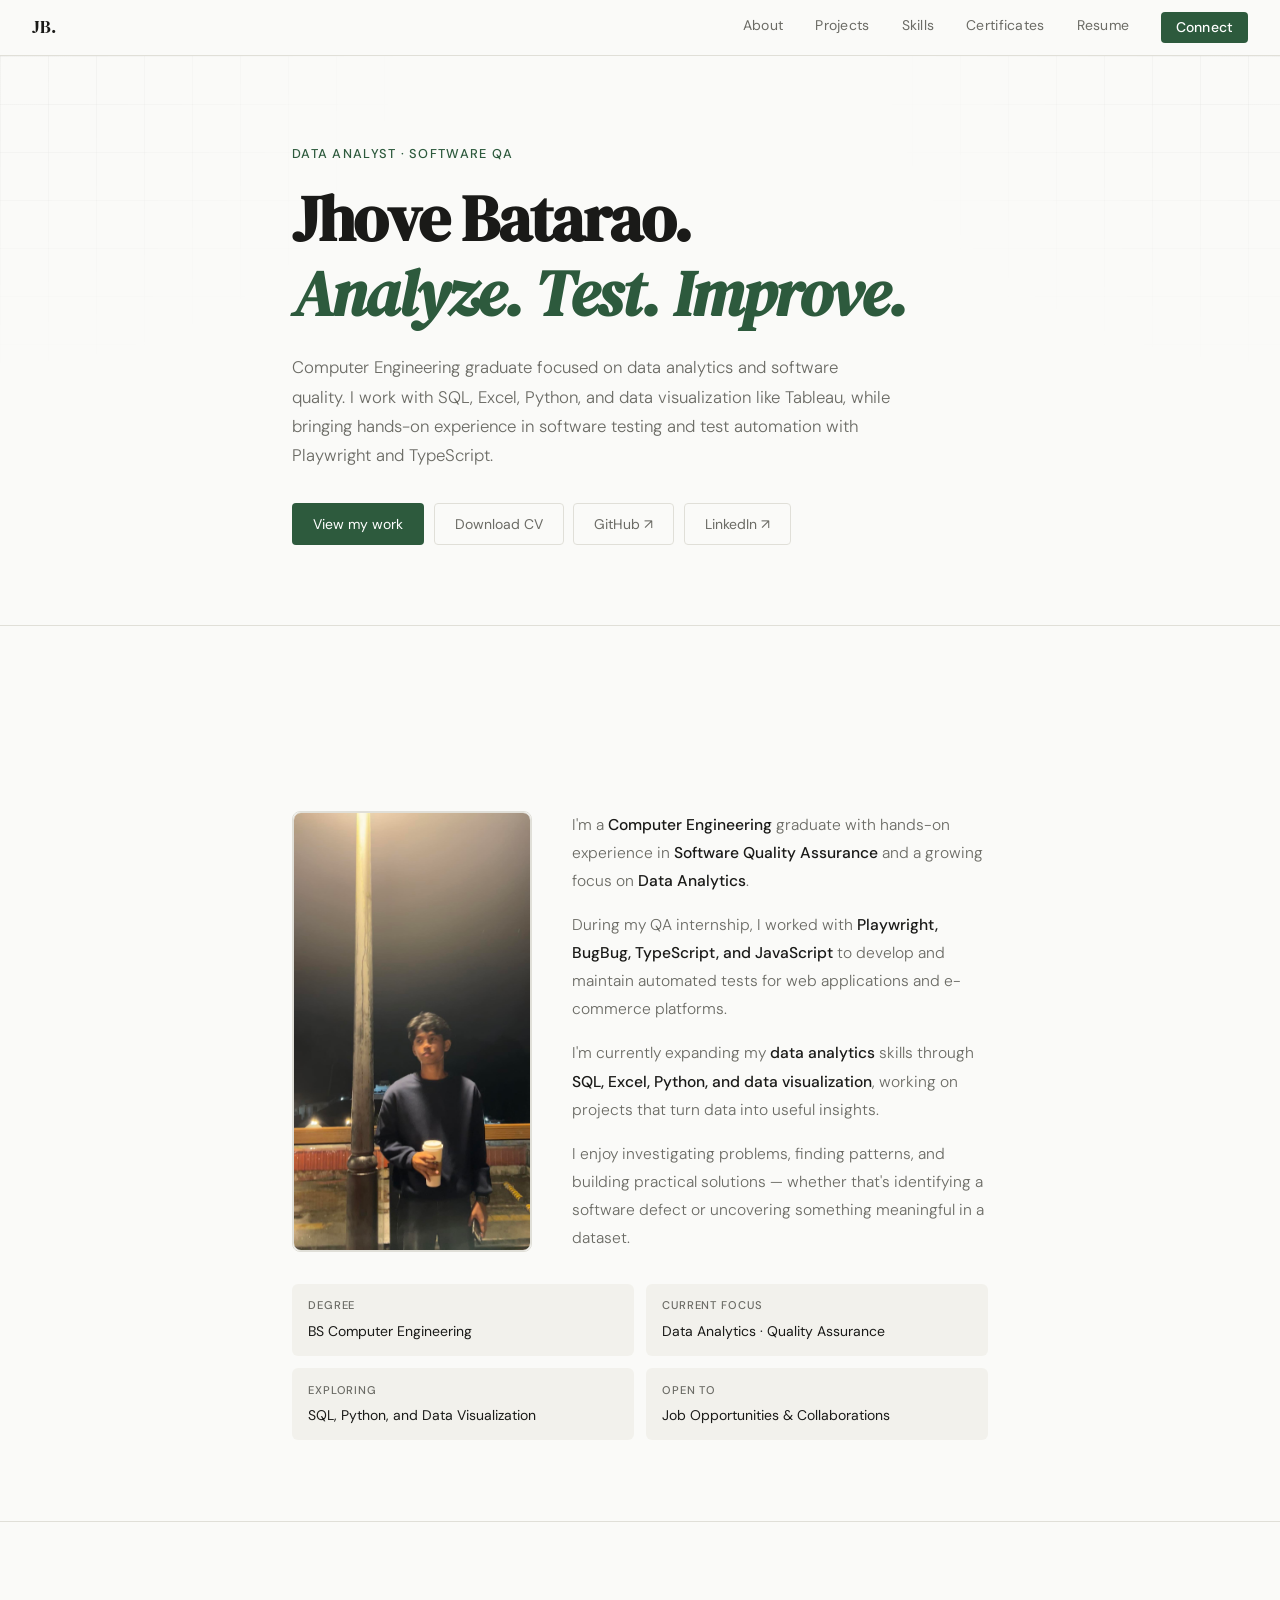
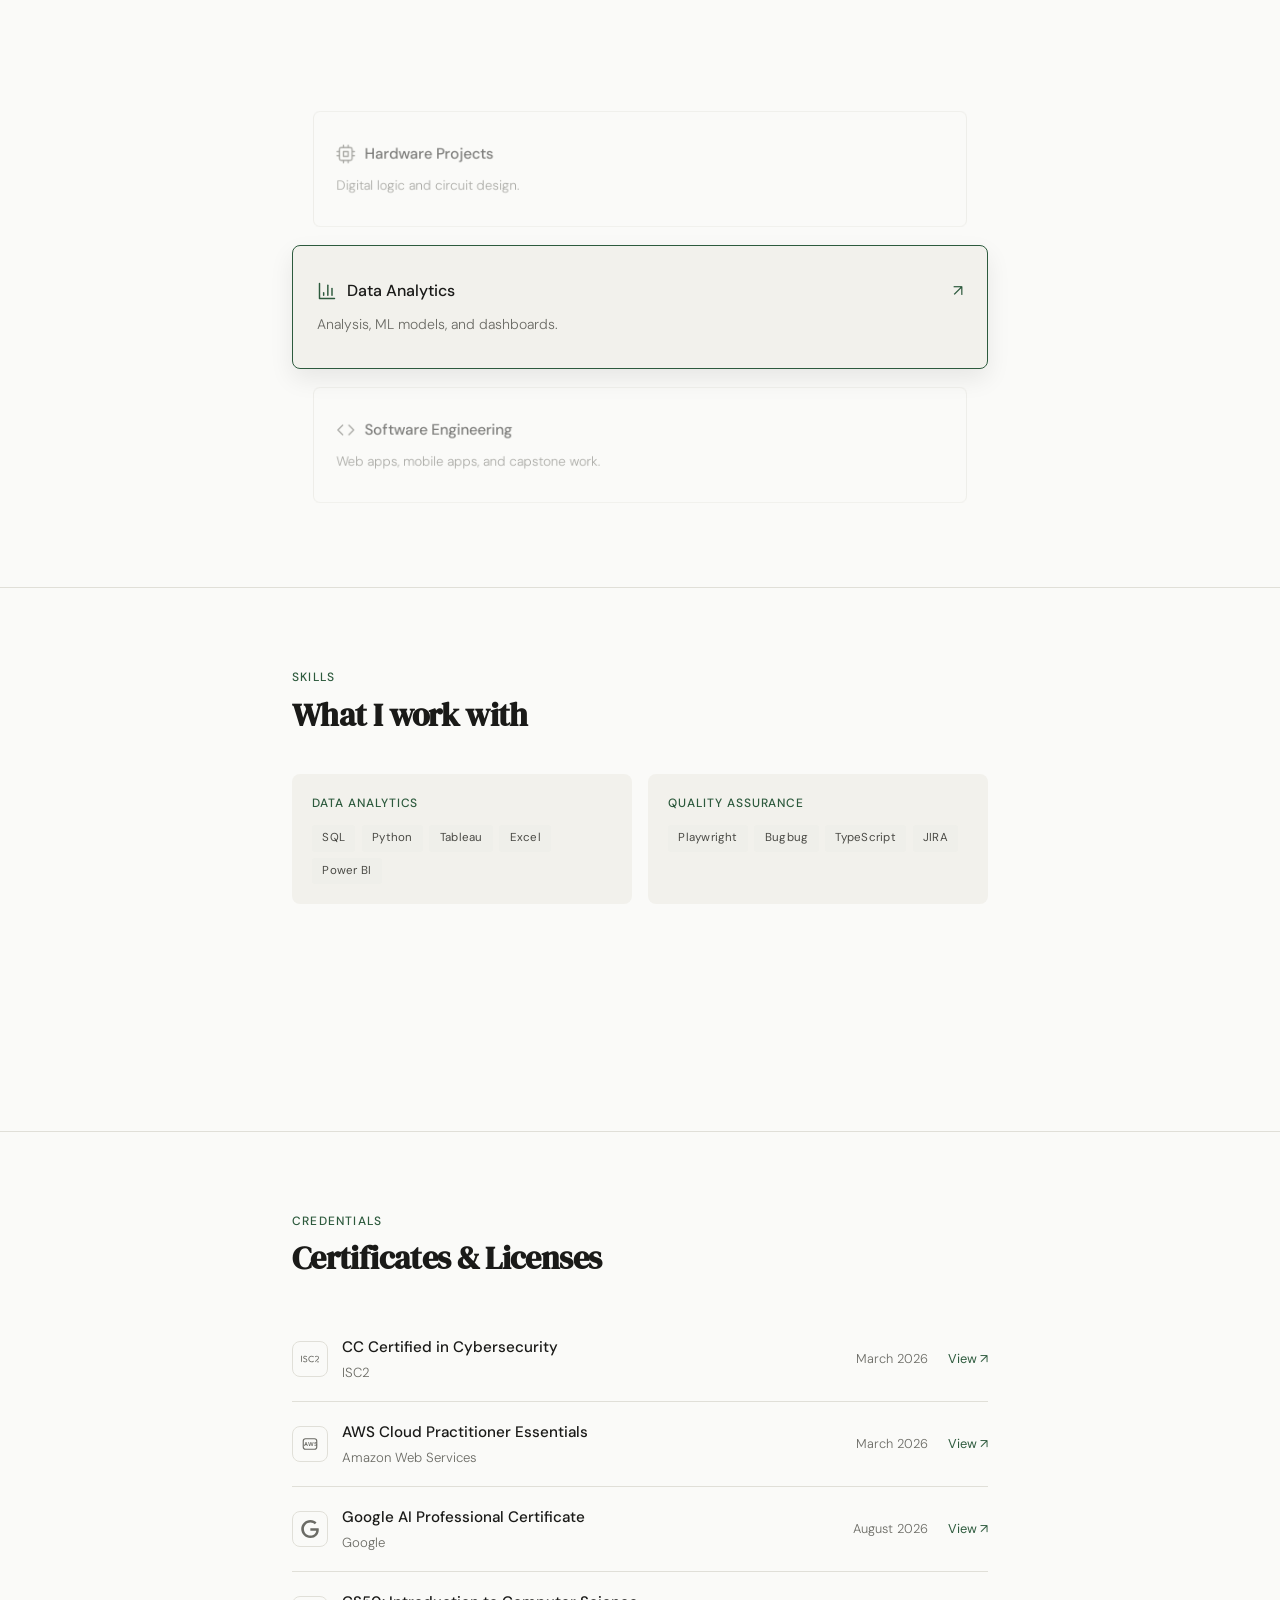
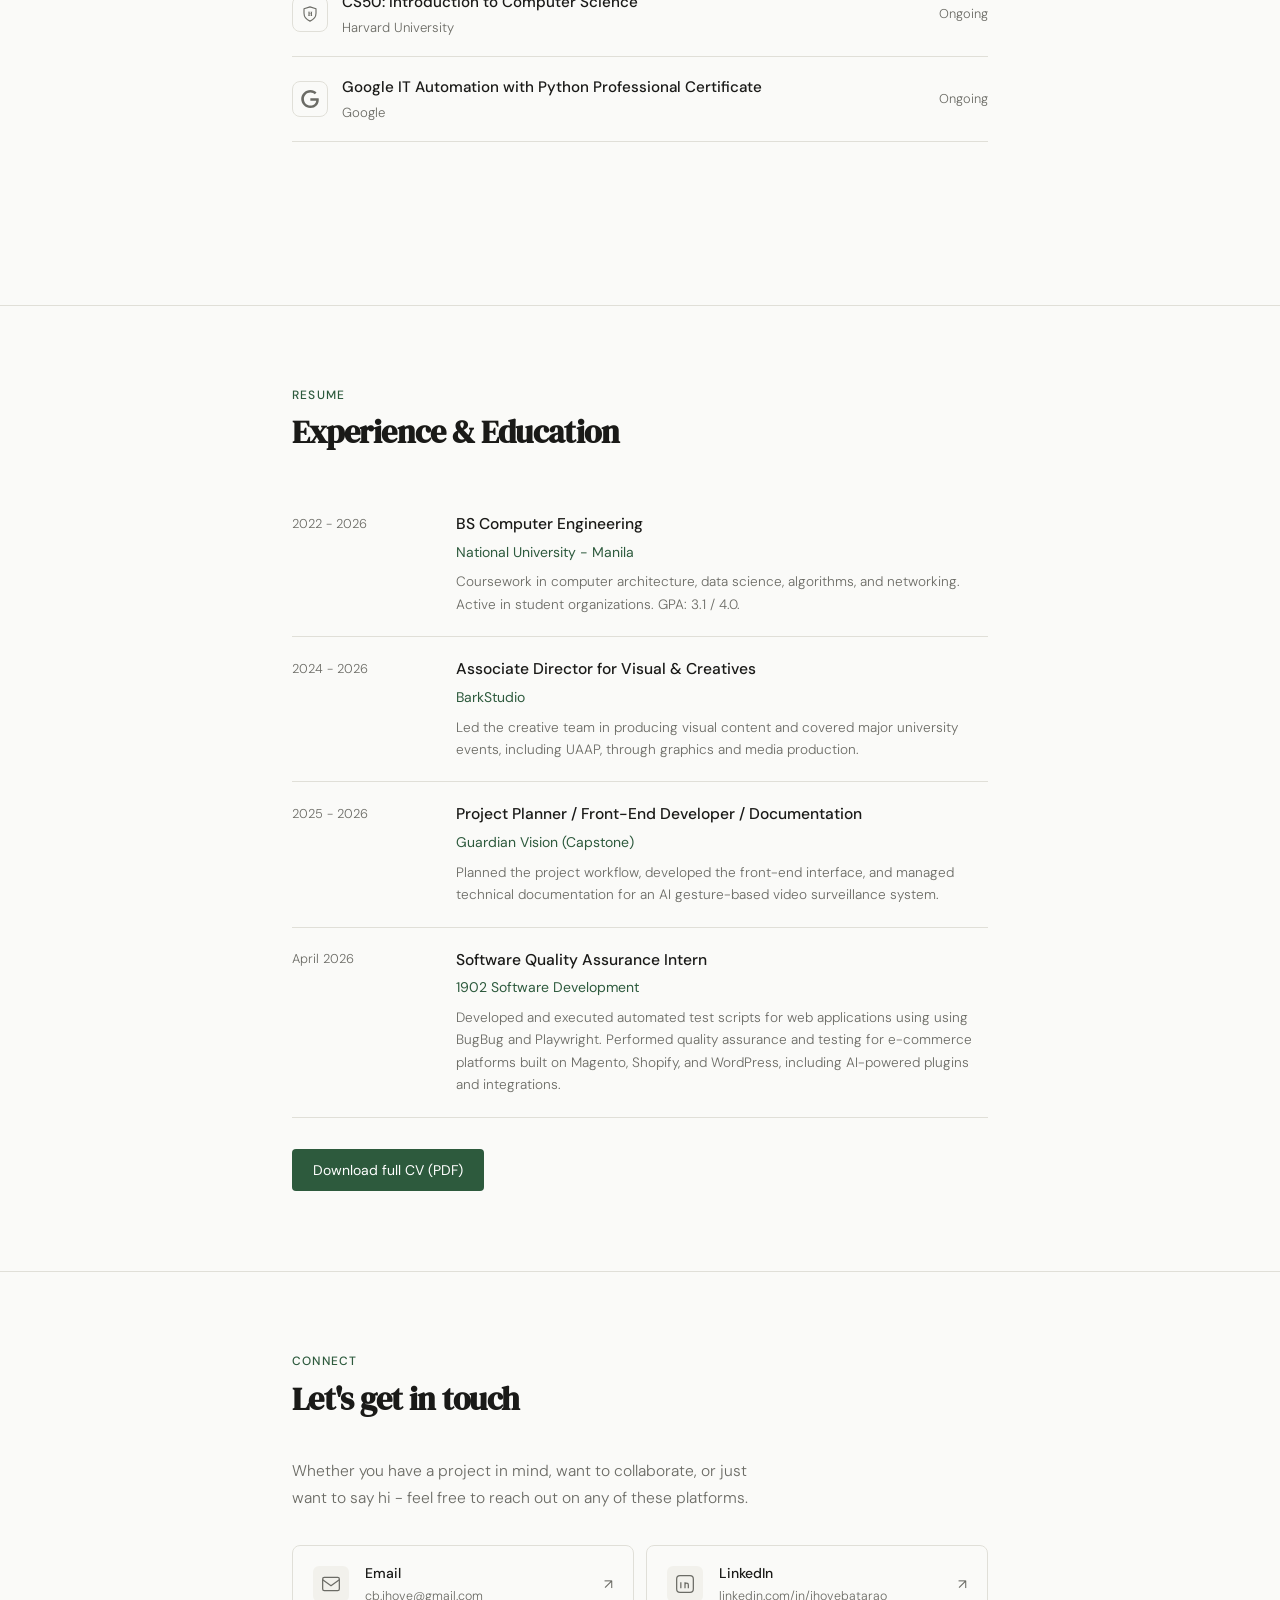
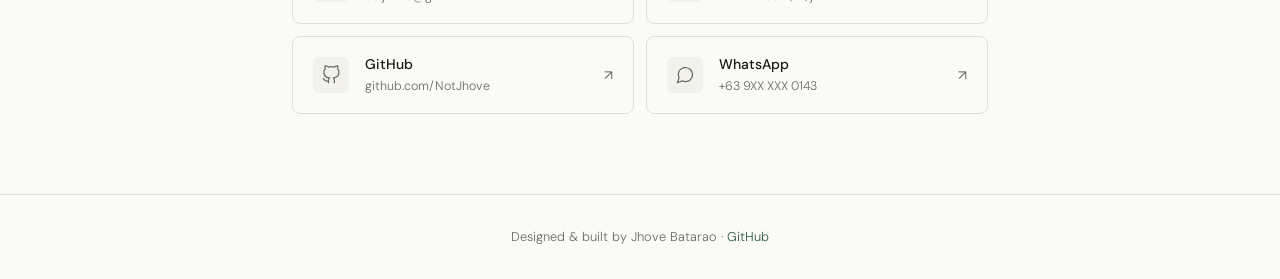
==== commit a9170641: "Added animations and fix dl cv button" ====
--- a/index.html
+++ b/index.html
@@ -378,7 +378,7 @@
       </div>
 
       <div class="resume-cta">
-        <a href="https://drive.google.com/file/d/1t2hdXtTDJu-W6p8QcHQcLHVLqrboVlI0/view?usp=sharing" download class="btn btn-primary">Download full CV (PDF)</a>
+           <a href="assets/JhoveBatarao - CV.pdf" download="Jhove-Batarao-CV.pdf" class="btn btn-primary">Download full CV (PDF)</a>
       </div>
     </div>
   </section>
--- a/style.css
+++ b/style.css
@@ -1691,4 +1691,39 @@
 .btn-green:hover {
   background: transparent;
   color: var(--text);
+}
+
+/* ================================
+   SCROLL REVEAL — fade up as sections enter view
+   .reveal is added by main.js (so content stays visible if JS fails)
+   ================================ */
+
+.reveal {
+  opacity: 0;
+  transform: translateY(24px);
+  transition:
+    opacity 0.8s cubic-bezier(0.22, 1, 0.36, 1),
+    transform 0.8s cubic-bezier(0.22, 1, 0.36, 1);
+  will-change: opacity, transform;
+}
+
+.reveal.is-visible {
+  opacity: 1;
+  transform: none;
+}
+
+/* Hero fades in on page load (it's already on screen, so no scroll trigger) */
+@keyframes hero-fade-up {
+  from { opacity: 0; transform: translateY(20px); }
+  to   { opacity: 1; transform: none; }
+}
+
+@media (prefers-reduced-motion: no-preference) {
+  #hero .container > * {
+    animation: hero-fade-up 0.9s cubic-bezier(0.22, 1, 0.36, 1) backwards;
+  }
+  #hero .container > :nth-child(2) { animation-delay: 0.08s; }
+  #hero .container > :nth-child(3) { animation-delay: 0.16s; }
+  #hero .container > :nth-child(4) { animation-delay: 0.24s; }
+  #hero .container > :nth-child(5) { animation-delay: 0.32s; }
 }
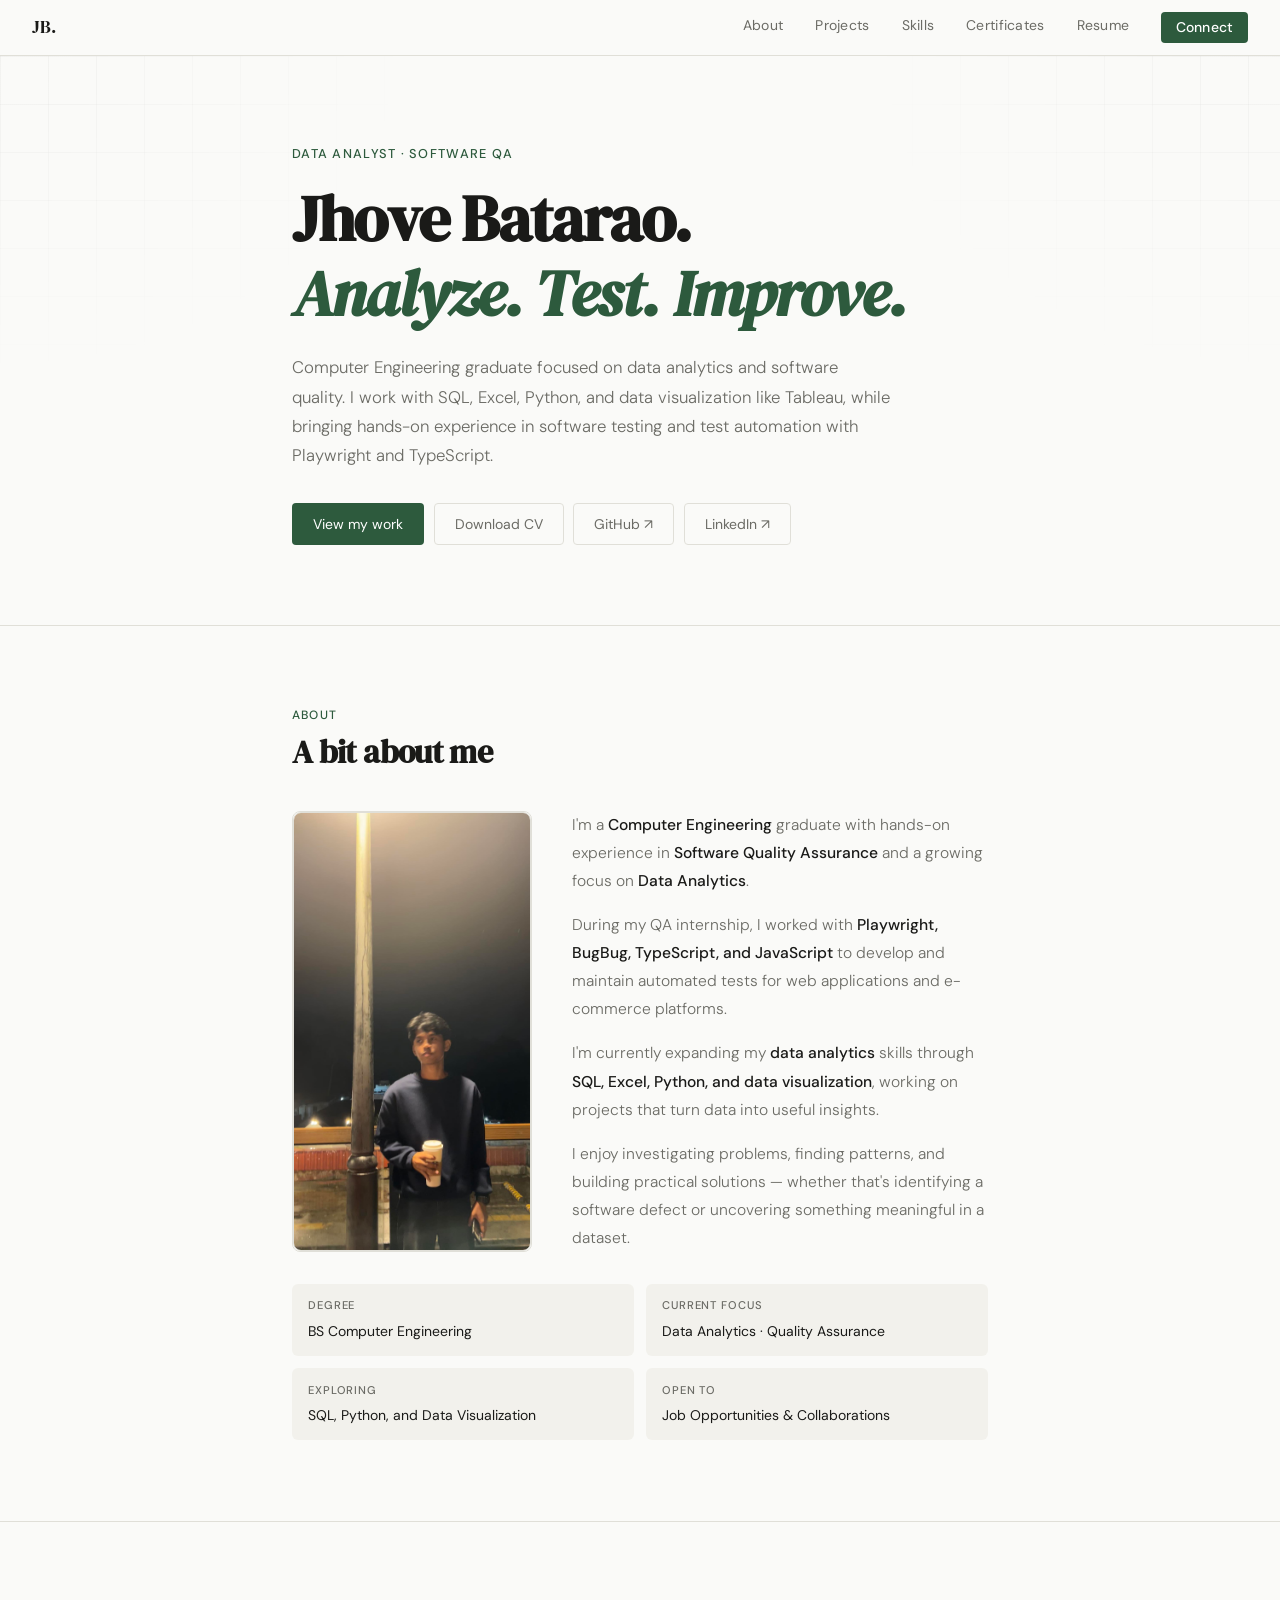
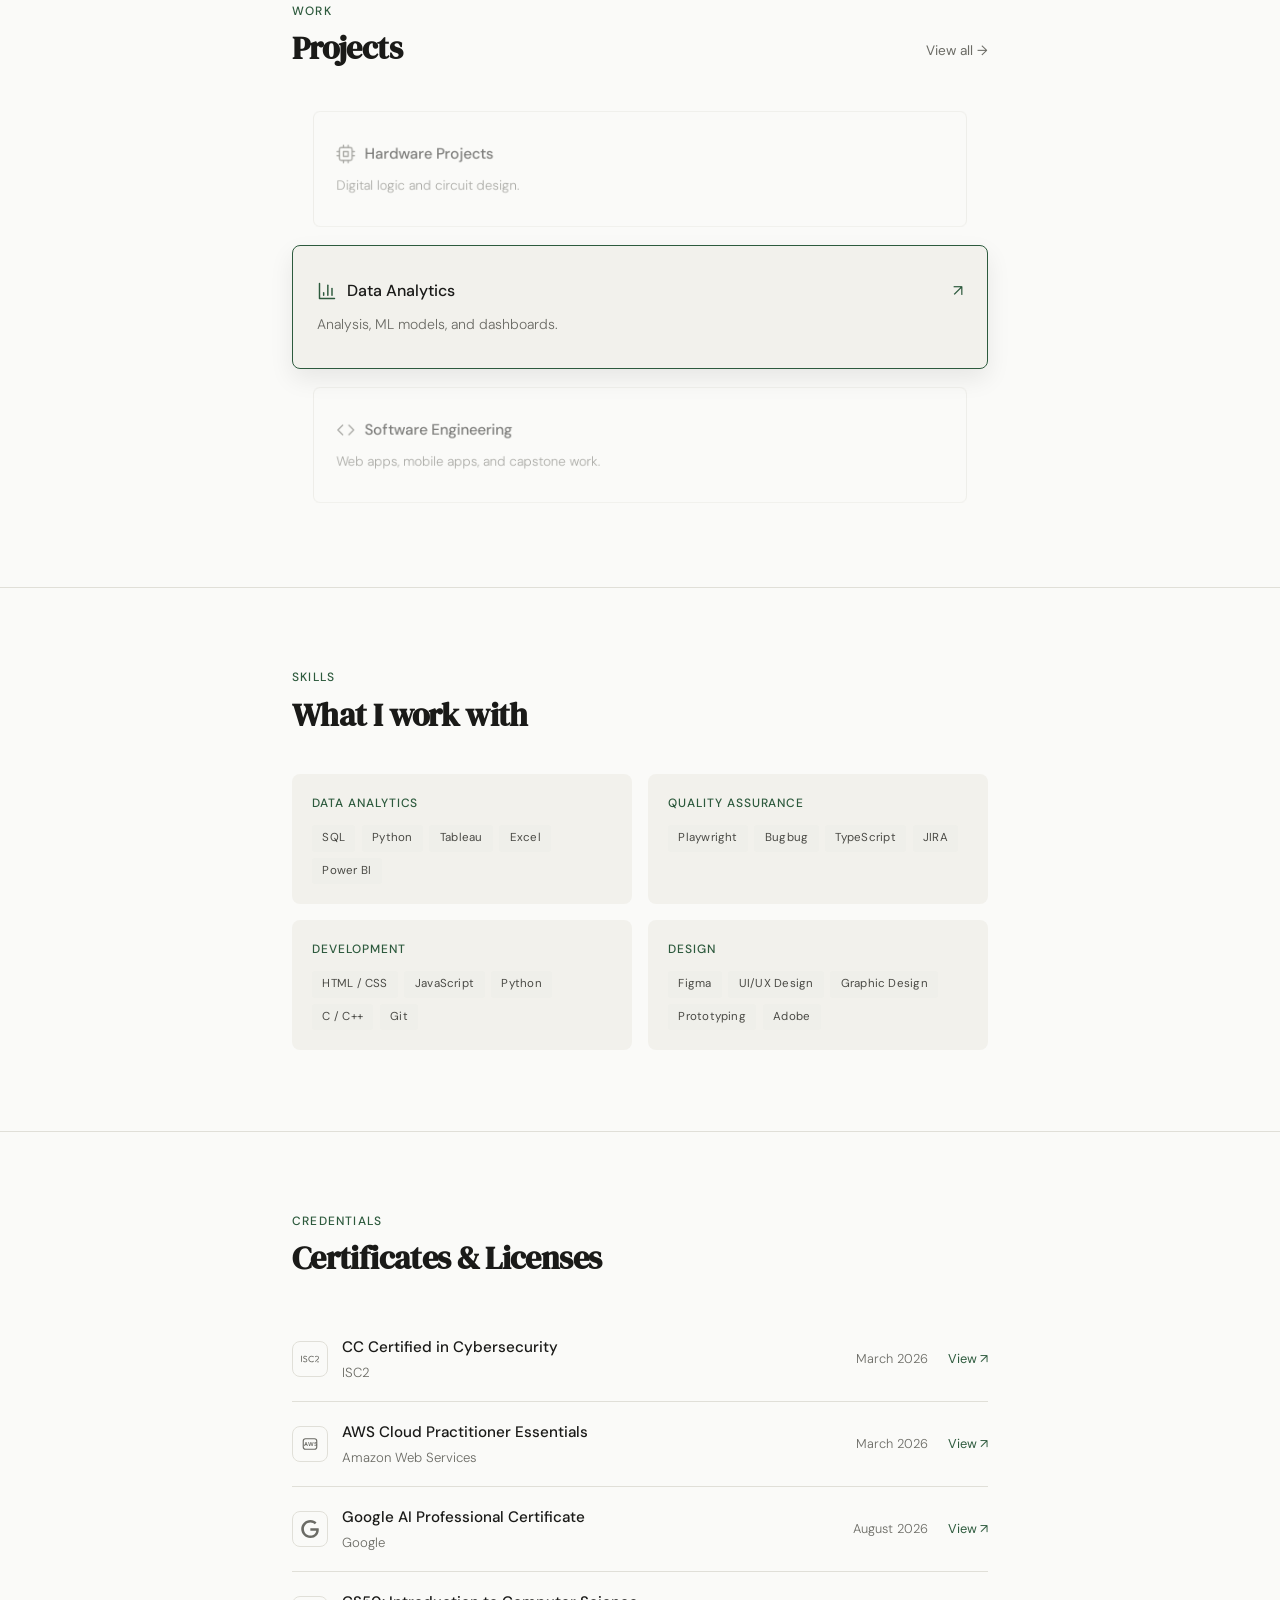
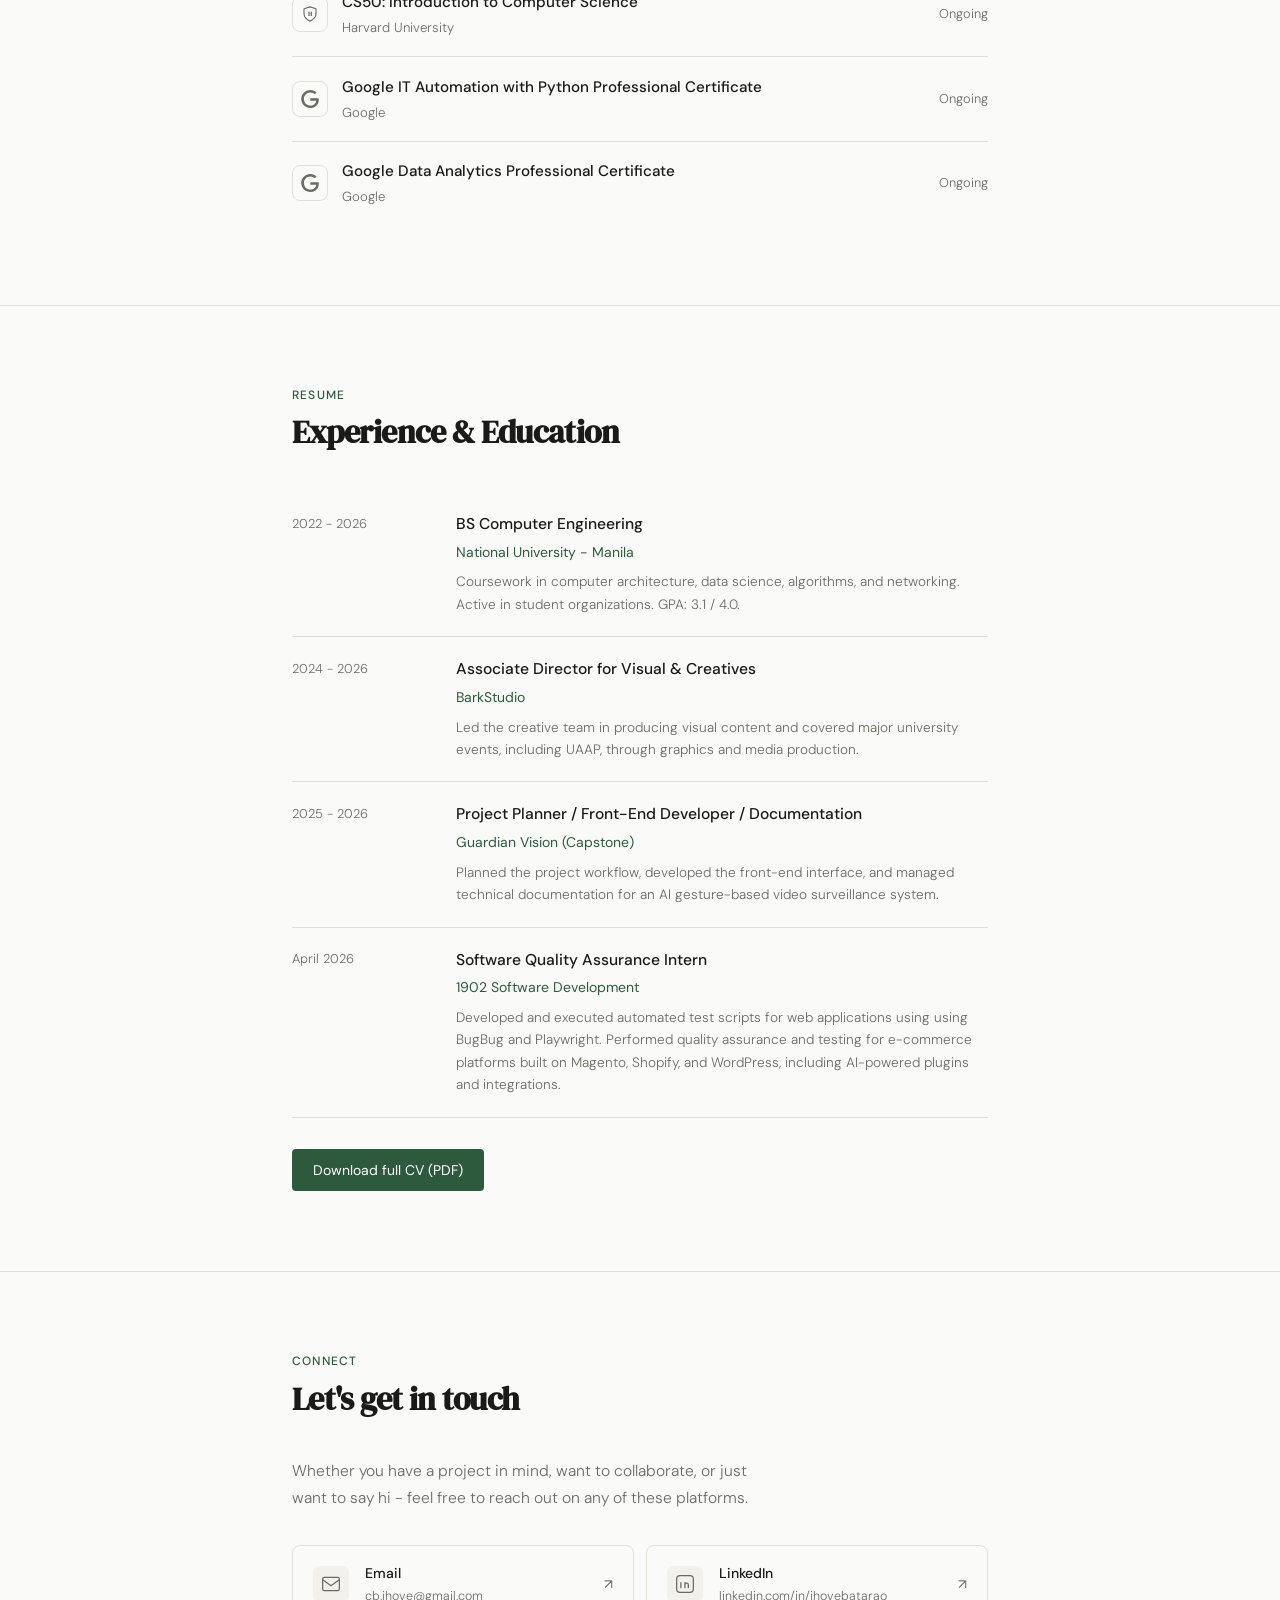
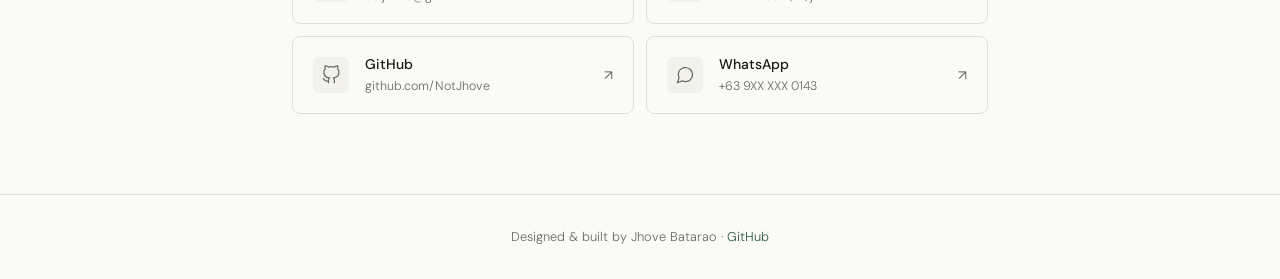
==== commit 8ace30a5: "Fix hero dl cv button" ====
--- a/index.html
+++ b/index.html
@@ -42,7 +42,7 @@
       </p>
       <div class="hero-links">
         <a href="#projects" class="btn btn-primary">View my work</a>
-        <a href="#resume" class="btn btn-outline">Download CV</a>
+        <a href="#assets/JhoveBatarao - CV.pdf" download="Jhove-Batarao-CV.pdf" class="btn btn-outline">Download CV</a>
         <a href="https://github.com/NotJhove" class="btn btn-outline" target="_blank">GitHub ↗︎</a>
         <a href="https://linkedin.com/in/jhovebatarao/" class="btn btn-outline" target="_blank">LinkedIn ↗︎</a>
       </div>
